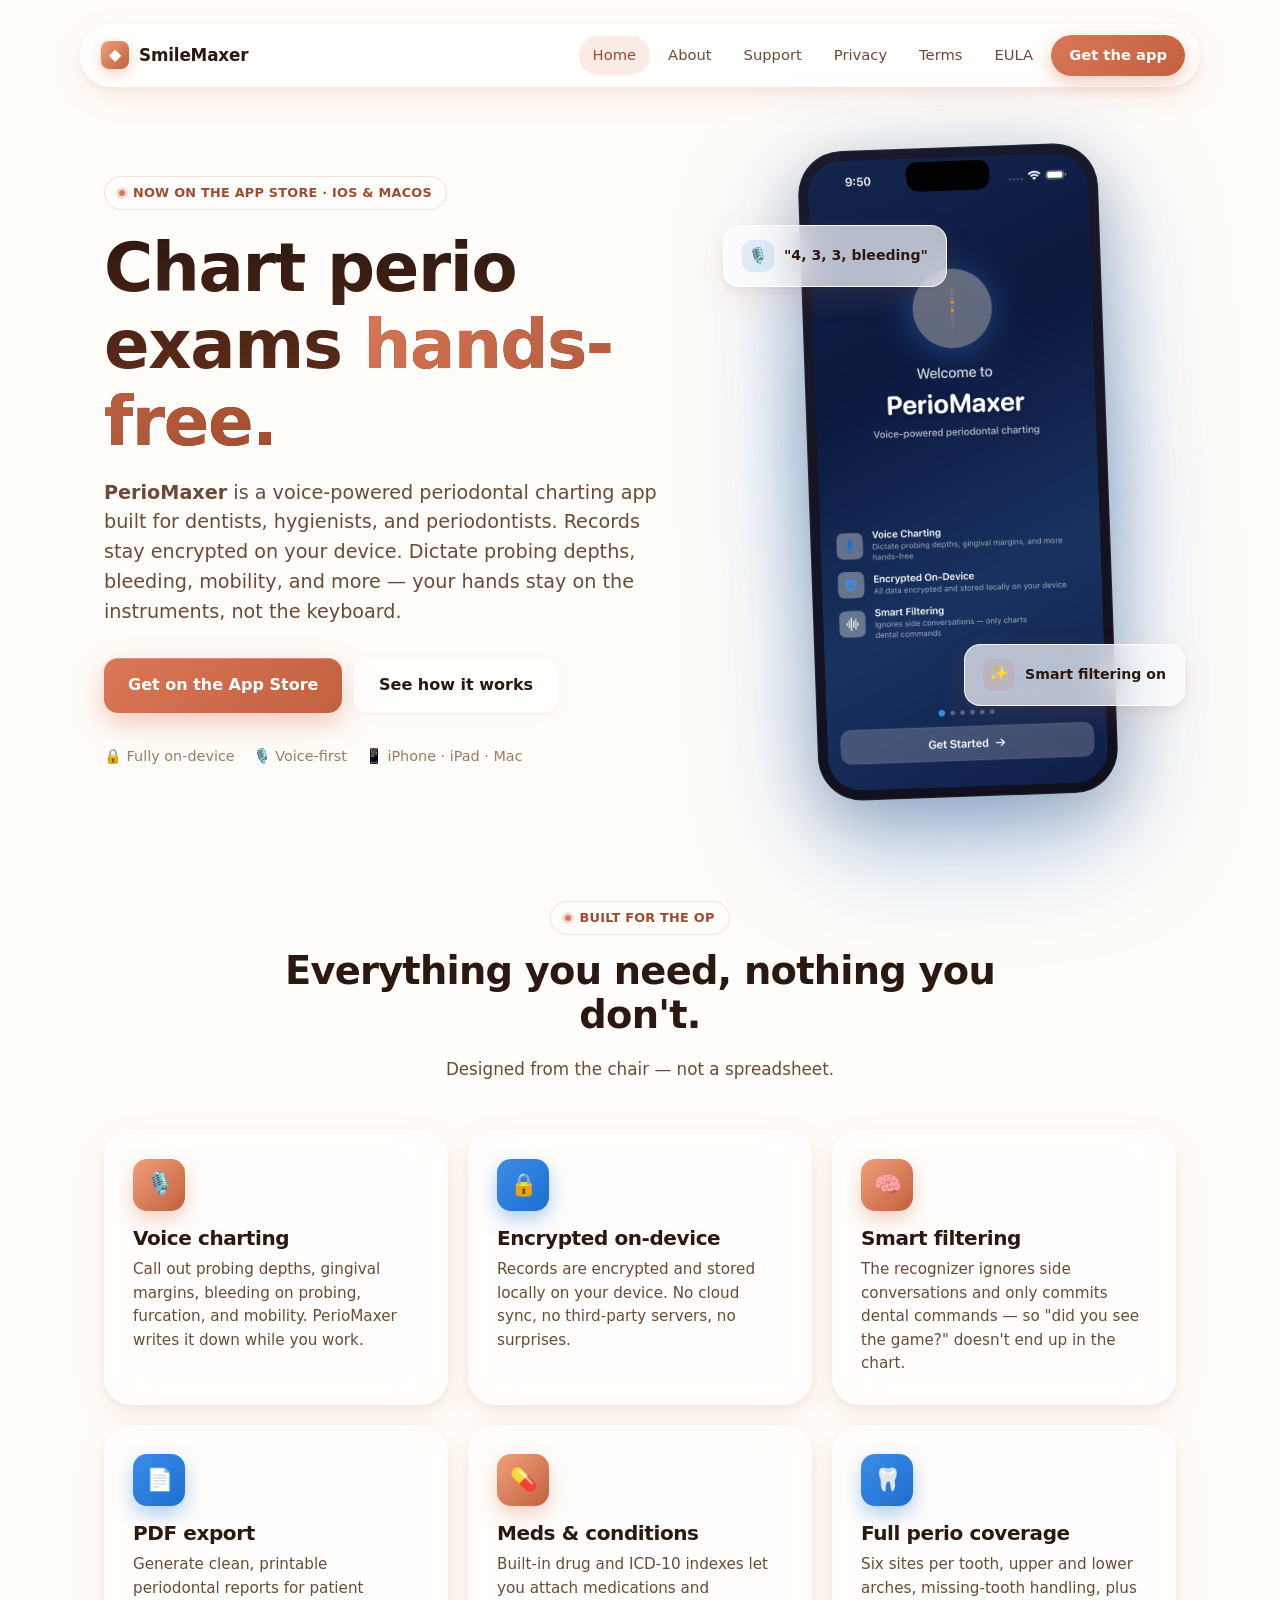
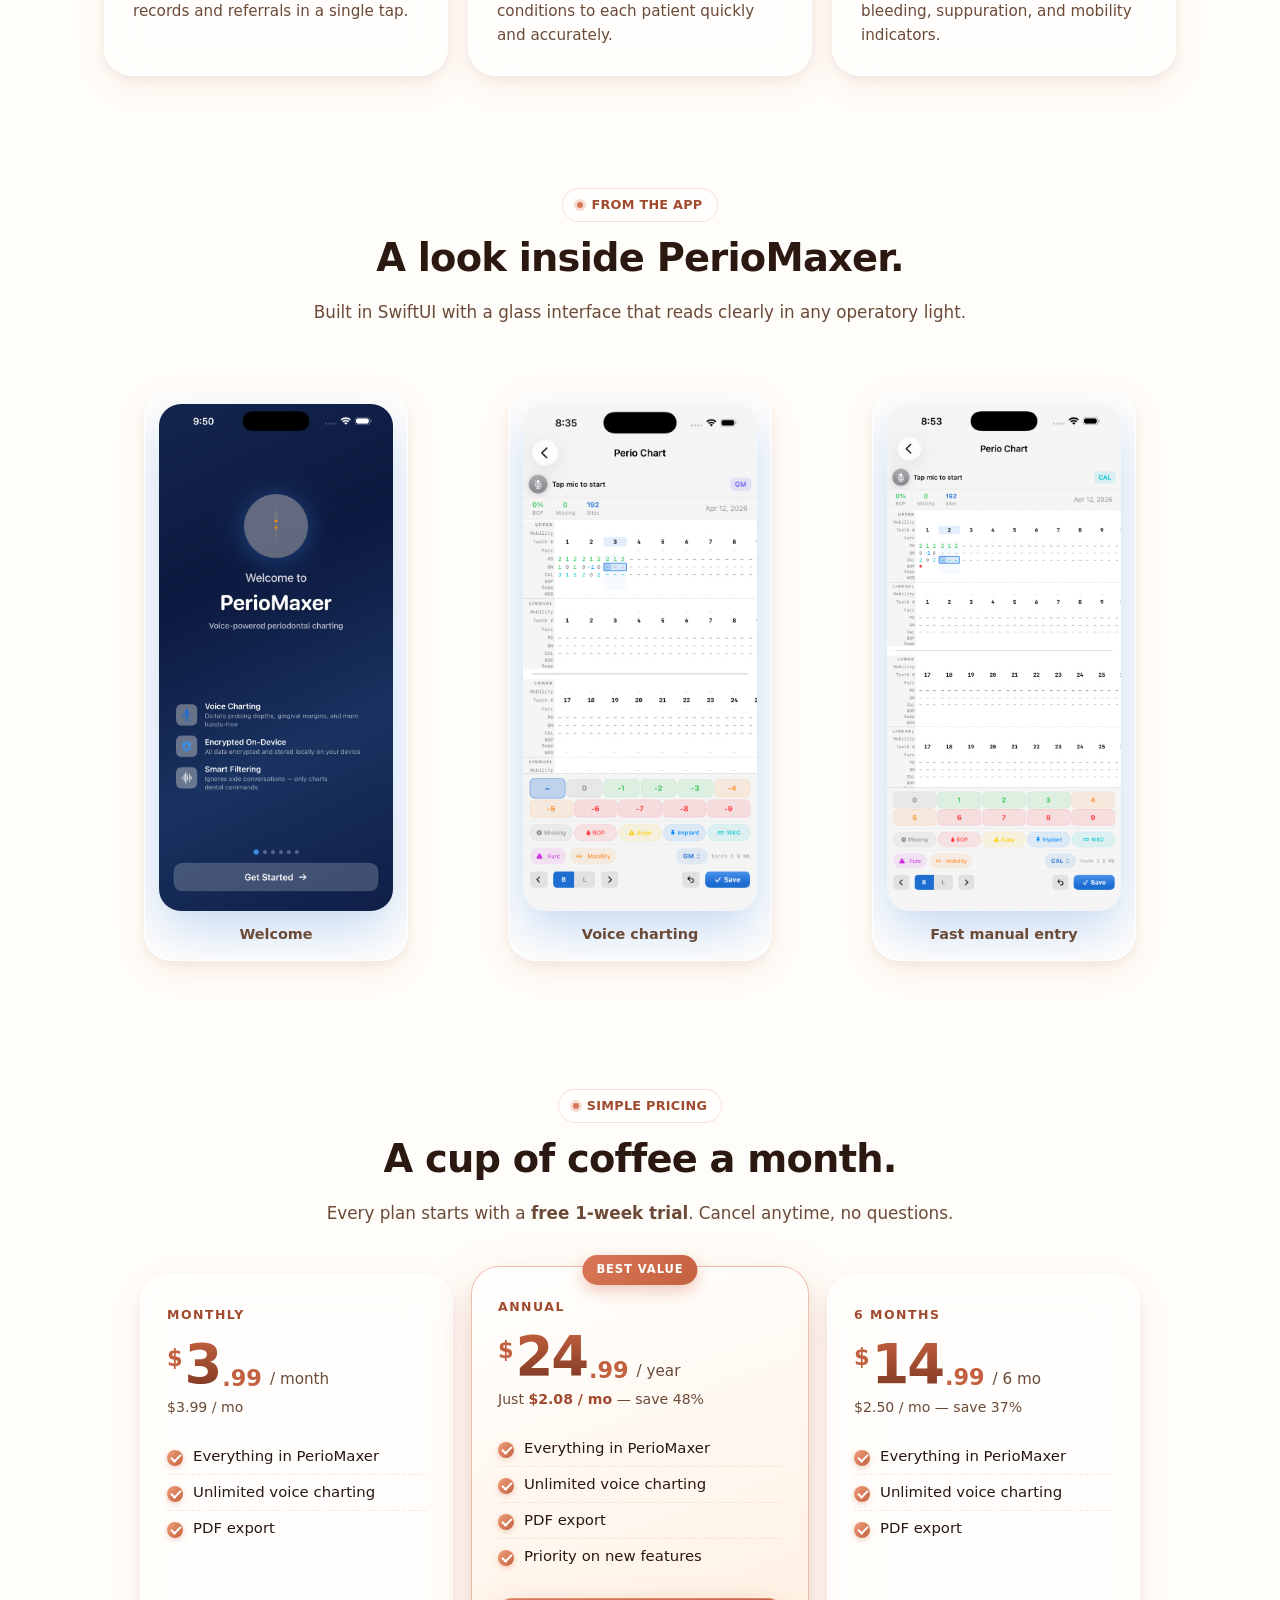
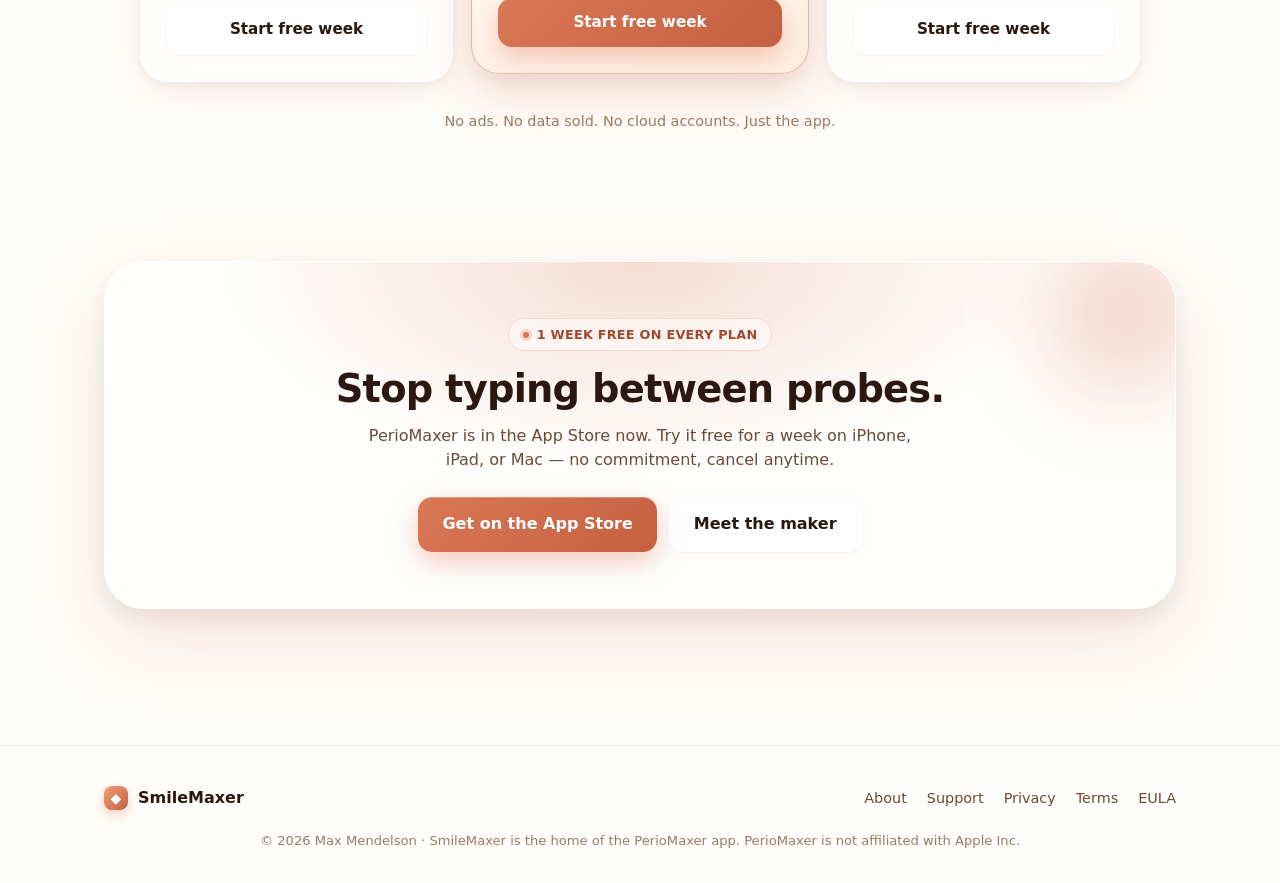
==== index.html @ 7bb11ae4 "Point all "Get the app" CTAs to the App Store listing Co-Authored-By: Claude Opus 4.7 (1M context) <" ====
<!doctype html>
<html lang="en">
<head>
<meta charset="utf-8" />
<meta name="viewport" content="width=device-width, initial-scale=1" />
<title>SmileMaxer — Voice-powered periodontal charting</title>
<meta name="description" content="SmileMaxer is home to PerioMaxer, a voice-powered, on-device periodontal charting app for dental professionals on iOS and macOS." />
<meta name="theme-color" content="#D97757" />
<link rel="icon" href="assets/img/app-icon.png" />
<link rel="apple-touch-icon" href="assets/img/app-icon.png" />
<meta property="og:title" content="SmileMaxer — Voice-powered periodontal charting" />
<meta property="og:description" content="PerioMaxer lets dental pros chart perio exams hands-free. On-device, encrypted, built for iPhone, iPad & Mac." />
<meta property="og:image" content="assets/img/app-icon-1024.png" />
<meta property="og:type" content="website" />
<meta property="og:url" content="https://smilemaxer.com/" />
<meta name="twitter:card" content="summary_large_image" />
<link rel="stylesheet" href="assets/styles.css" />
</head>
<body>

<header class="nav" role="banner">
  <div class="nav-inner">
    <a href="index.html" class="brand">
      <span class="brand-mark">◆</span>
      <span>SmileMaxer</span>
    </a>
    <nav class="nav-links" aria-label="Primary">
      <a href="index.html">Home</a>
      <a href="about.html">About</a>
      <a href="support.html">Support</a>
      <a href="privacy.html">Privacy</a>
      <a href="terms.html">Terms</a>
      <a href="eula.html">EULA</a>
      <a href="https://apps.apple.com/app/apple-store/id6762096578?pt=120200831&amp;ct=smilemaxer&amp;mt=8" class="nav-cta" target="_blank" rel="noopener">Get the app</a>
    </nav>
    <button class="nav-toggle" aria-label="Menu" aria-expanded="false">
      <svg width="22" height="22" viewBox="0 0 24 24" fill="none" stroke="currentColor" stroke-width="2" stroke-linecap="round"><line x1="4" y1="7" x2="20" y2="7"/><line x1="4" y1="12" x2="20" y2="12"/><line x1="4" y1="17" x2="20" y2="17"/></svg>
    </button>
  </div>
  <nav class="nav-drawer" aria-label="Mobile">
    <a href="index.html">Home</a>
    <a href="about.html">About</a>
    <a href="support.html">Support</a>
    <a href="privacy.html">Privacy</a>
    <a href="terms.html">Terms</a>
    <a href="eula.html">EULA</a>
  </nav>
</header>

<main>

<section class="hero">
  <div class="container">
    <div class="hero-grid">

      <div class="hero-copy">
        <span class="chip"><span class="chip-dot"></span> Now on the App Store · iOS & macOS</span>
        <h1 class="hero-title">Chart perio exams <span class="accent">hands-free.</span></h1>
        <p class="hero-sub">
          <strong>PerioMaxer</strong> is a voice-powered periodontal charting app built for dentists, hygienists, and periodontists. Records stay encrypted on your device. Dictate probing depths, bleeding, mobility, and more — your hands stay on the instruments, not the keyboard.
        </p>
        <div class="hero-ctas" id="download">
          <a href="https://apps.apple.com/app/apple-store/id6762096578?pt=120200831&amp;ct=smilemaxer&amp;mt=8" class="btn btn-primary" target="_blank" rel="noopener">Get on the App Store</a>
          <a href="#features" class="btn btn-glass">See how it works</a>
        </div>
        <div class="hero-meta">
          <div class="hero-meta-item">🔒 Fully on-device</div>
          <div class="hero-meta-item">🎙️ Voice-first</div>
          <div class="hero-meta-item">📱 iPhone · iPad · Mac</div>
        </div>
      </div>

      <div class="hero-visual" aria-hidden="true">
        <div class="hero-float-card fc-1">
          <div class="fc-icon">🎙️</div>
          <div>"4, 3, 3, bleeding"</div>
        </div>
        <div class="hero-float-card fc-2">
          <div class="fc-icon orange">✨</div>
          <div>Smart filtering on</div>
        </div>
        <div class="phone">
          <div class="phone-notch"></div>
          <div class="phone-screen">
            <img src="assets/img/screen-3.png" alt="PerioMaxer welcome screen" loading="lazy" />
          </div>
        </div>
      </div>

    </div>
  </div>
</section>

<section id="features">
  <div class="container">
    <div class="section-head">
      <span class="chip"><span class="chip-dot"></span> Built for the op</span>
      <h2>Everything you need, nothing you don't.</h2>
      <p>Designed from the chair — not a spreadsheet.</p>
    </div>
    <div class="features">

      <article class="feature">
        <div class="feature-icon">🎙️</div>
        <h3>Voice charting</h3>
        <p>Call out probing depths, gingival margins, bleeding on probing, furcation, and mobility. PerioMaxer writes it down while you work.</p>
      </article>

      <article class="feature">
        <div class="feature-icon blue">🔒</div>
        <h3>Encrypted on-device</h3>
        <p>Records are encrypted and stored locally on your device. No cloud sync, no third-party servers, no surprises.</p>
      </article>

      <article class="feature">
        <div class="feature-icon">🧠</div>
        <h3>Smart filtering</h3>
        <p>The recognizer ignores side conversations and only commits dental commands — so "did you see the game?" doesn't end up in the chart.</p>
      </article>

      <article class="feature">
        <div class="feature-icon blue">📄</div>
        <h3>PDF export</h3>
        <p>Generate clean, printable periodontal reports for patient records and referrals in a single tap.</p>
      </article>

      <article class="feature">
        <div class="feature-icon">💊</div>
        <h3>Meds & conditions</h3>
        <p>Built-in drug and ICD-10 indexes let you attach medications and conditions to each patient quickly and accurately.</p>
      </article>

      <article class="feature">
        <div class="feature-icon blue">🦷</div>
        <h3>Full perio coverage</h3>
        <p>Six sites per tooth, upper and lower arches, missing-tooth handling, plus bleeding, suppuration, and mobility indicators.</p>
      </article>

    </div>
  </div>
</section>

<section>
  <div class="container">
    <div class="section-head">
      <span class="chip"><span class="chip-dot"></span> From the app</span>
      <h2>A look inside PerioMaxer.</h2>
      <p>Built in SwiftUI with a glass interface that reads clearly in any operatory light.</p>
    </div>
    <div class="shots">
      <figure class="shot">
        <img src="assets/img/screen-3.png" alt="PerioMaxer welcome screen" loading="lazy" />
        <figcaption class="shot-caption">Welcome</figcaption>
      </figure>
      <figure class="shot">
        <img src="assets/img/screen-2.png" alt="PerioMaxer charting view" loading="lazy" />
        <figcaption class="shot-caption">Voice charting</figcaption>
      </figure>
      <figure class="shot">
        <img src="assets/img/screen-4.png" alt="PerioMaxer charting detail" loading="lazy" />
        <figcaption class="shot-caption">Fast manual entry</figcaption>
      </figure>
    </div>
  </div>
</section>

<section id="pricing">
  <div class="container">
    <div class="section-head">
      <span class="chip"><span class="chip-dot"></span> Simple pricing</span>
      <h2>A cup of coffee a month.</h2>
      <p>Every plan starts with a <strong>free 1-week trial</strong>. Cancel anytime, no questions.</p>
    </div>

    <div class="pricing">

      <article class="plan">
        <div class="plan-label">Monthly</div>
        <div class="plan-price">
          <span class="plan-currency">$</span><span class="plan-amount">3</span><span class="plan-cents">.99</span>
          <span class="plan-period">/ month</span>
        </div>
        <div class="plan-effective">$3.99 / mo</div>
        <ul class="plan-perks">
          <li>Everything in PerioMaxer</li>
          <li>Unlimited voice charting</li>
          <li>PDF export</li>
        </ul>
        <a href="https://apps.apple.com/app/apple-store/id6762096578?pt=120200831&amp;ct=smilemaxer&amp;mt=8" class="btn btn-glass plan-cta" target="_blank" rel="noopener">Start free week</a>
      </article>

      <article class="plan plan-featured">
        <div class="plan-badge">Best value</div>
        <div class="plan-label">Annual</div>
        <div class="plan-price">
          <span class="plan-currency">$</span><span class="plan-amount">24</span><span class="plan-cents">.99</span>
          <span class="plan-period">/ year</span>
        </div>
        <div class="plan-effective">Just <strong>$2.08 / mo</strong> — save 48%</div>
        <ul class="plan-perks">
          <li>Everything in PerioMaxer</li>
          <li>Unlimited voice charting</li>
          <li>PDF export</li>
          <li>Priority on new features</li>
        </ul>
        <a href="https://apps.apple.com/app/apple-store/id6762096578?pt=120200831&amp;ct=smilemaxer&amp;mt=8" class="btn btn-primary plan-cta" target="_blank" rel="noopener">Start free week</a>
      </article>

      <article class="plan">
        <div class="plan-label">6 months</div>
        <div class="plan-price">
          <span class="plan-currency">$</span><span class="plan-amount">14</span><span class="plan-cents">.99</span>
          <span class="plan-period">/ 6 mo</span>
        </div>
        <div class="plan-effective">$2.50 / mo — save 37%</div>
        <ul class="plan-perks">
          <li>Everything in PerioMaxer</li>
          <li>Unlimited voice charting</li>
          <li>PDF export</li>
        </ul>
        <a href="https://apps.apple.com/app/apple-store/id6762096578?pt=120200831&amp;ct=smilemaxer&amp;mt=8" class="btn btn-glass plan-cta" target="_blank" rel="noopener">Start free week</a>
      </article>

    </div>

    <p class="pricing-note">No ads. No data sold. No cloud accounts. Just the app.</p>
  </div>
</section>

<section>
  <div class="container">
    <div class="cta-block">
      <span class="chip" style="margin-bottom: 16px;"><span class="chip-dot"></span> 1 week free on every plan</span>
      <h2>Stop typing between probes.</h2>
      <p>PerioMaxer is in the App Store now. Try it free for a week on iPhone, iPad, or Mac — no commitment, cancel anytime.</p>
      <div class="hero-ctas">
        <a href="https://apps.apple.com/app/apple-store/id6762096578?pt=120200831&amp;ct=smilemaxer&amp;mt=8" class="btn btn-primary" target="_blank" rel="noopener">Get on the App Store</a>
        <a href="about.html" class="btn btn-glass">Meet the maker</a>
      </div>
    </div>
  </div>
</section>

</main>

<footer class="footer">
  <div class="container">
    <div class="footer-inner">
      <div class="footer-brand">
        <span class="brand-mark" style="width:24px;height:24px;font-size:14px;">◆</span>
        SmileMaxer
      </div>
      <nav class="footer-links" aria-label="Legal">
        <a href="about.html">About</a>
        <a href="support.html">Support</a>
        <a href="privacy.html">Privacy</a>
        <a href="terms.html">Terms</a>
        <a href="eula.html">EULA</a>
      </nav>
    </div>
    <div class="footer-meta">
      © <span id="year"></span> Max Mendelson · SmileMaxer is the home of the PerioMaxer app. PerioMaxer is not affiliated with Apple Inc.
    </div>
  </div>
</footer>

<script>document.getElementById("year").textContent = new Date().getFullYear();</script>
<script src="assets/main.js" defer></script>
</body>
</html>
---- assets/styles.css ----
/* SmileMaxer.com — glass design, Claude-orange hue */

:root {
  /* Claude-inspired orange palette */
  --orange-50:  #FFF8F3;
  --orange-100: #FFEEDF;
  --orange-200: #FFDCC0;
  --orange-300: #FFC29A;
  --orange-400: #F0A07A;
  --orange-500: #D97757;  /* primary — Claude clay */
  --orange-600: #C2603F;
  --orange-700: #A04A2E;
  --orange-800: #7A3620;

  /* Cool accents so the blue app pops */
  --app-blue:   #1E6ED2;
  --app-blue-2: #3C8CE6;

  /* Neutrals (warm) */
  --cream:      #FFFDF9;
  --white:      #FFFFFF;
  --ink:        #2B1810;
  --ink-soft:   #6B4A38;
  --ink-faint:  #9C7A64;

  /* Glass surfaces */
  --glass-bg:       rgba(255, 255, 255, 0.55);
  --glass-bg-hi:    rgba(255, 255, 255, 0.70);
  --glass-border:   rgba(255, 255, 255, 0.85);
  --glass-border-2: rgba(217, 119, 87, 0.22);

  /* Shadows */
  --shadow-sm: 0 2px 8px rgba(217, 119, 87, 0.08), 0 1px 2px rgba(43, 24, 16, 0.04);
  --shadow-md: 0 10px 30px rgba(217, 119, 87, 0.12), 0 4px 12px rgba(43, 24, 16, 0.05);
  --shadow-lg: 0 30px 80px rgba(217, 119, 87, 0.18), 0 10px 24px rgba(43, 24, 16, 0.08);

  /* Radius + type */
  --r-sm: 10px;
  --r-md: 18px;
  --r-lg: 28px;
  --r-xl: 40px;
  --font-display: "SF Pro Display", "Inter", -apple-system, BlinkMacSystemFont, "Segoe UI", system-ui, sans-serif;
  --font-body:    "SF Pro Text", "Inter", -apple-system, BlinkMacSystemFont, "Segoe UI", system-ui, sans-serif;

  --container: 1120px;
}

/* ---------- Base ---------- */

* { box-sizing: border-box; }

html, body {
  margin: 0;
  padding: 0;
  background: var(--cream);
  color: var(--ink);
  font-family: var(--font-body);
  font-size: 16px;
  line-height: 1.55;
  -webkit-font-smoothing: antialiased;
  -moz-osx-font-smoothing: grayscale;
  scroll-behavior: smooth;
}

body {
  position: relative;
  min-height: 100vh;
  overflow-x: hidden;
}

/* Ambient warm orange gradient + animated soft blobs */
body::before {
  content: "";
  position: fixed;
  inset: 0;
  z-index: -2;
  background:
    radial-gradient(1100px 760px at 15% 45%,  rgba(255, 220, 192, 0.55) 0%, transparent 65%),
    radial-gradient(900px 720px at 105% 65%,  rgba(240, 160, 122, 0.32) 0%, transparent 60%),
    radial-gradient(800px 600px at 50% 115%,  var(--orange-100) 0%, transparent 55%),
    linear-gradient(180deg, var(--cream) 0%, var(--orange-50) 50%, var(--cream) 100%);
}

body::after {
  content: "";
  position: fixed;
  inset: 0;
  z-index: -1;
  background-image:
    radial-gradient(2px 2px at 22% 30%, rgba(217, 119, 87, 0.18) 0, transparent 50%),
    radial-gradient(2px 2px at 78% 70%, rgba(217, 119, 87, 0.14) 0, transparent 50%),
    radial-gradient(1px 1px at 45% 85%, rgba(217, 119, 87, 0.22) 0, transparent 50%);
  background-size: 400px 400px;
  opacity: 0.6;
  pointer-events: none;
}

h1, h2, h3, h4, h5 {
  font-family: var(--font-display);
  font-weight: 700;
  letter-spacing: -0.02em;
  color: var(--ink);
  line-height: 1.15;
  margin: 0 0 0.5em;
}

h1 { font-size: clamp(2.2rem, 5vw, 3.8rem); }
h2 { font-size: clamp(1.6rem, 3.2vw, 2.4rem); }
h3 { font-size: 1.25rem; }

p  { margin: 0 0 1rem; color: var(--ink-soft); }
a  { color: var(--orange-600); text-decoration: none; transition: color .18s ease; }
a:hover { color: var(--orange-700); }

img { max-width: 100%; display: block; }

::selection { background: var(--orange-300); color: var(--ink); }

.container {
  width: 100%;
  max-width: var(--container);
  margin: 0 auto;
  padding: 0 24px;
}

/* ---------- Nav ---------- */

.nav {
  position: sticky;
  top: 12px;
  z-index: 50;
  padding: 12px 24px 0;
  margin-top: 0;
}

.nav-inner {
  max-width: var(--container);
  margin: 0 auto;
  display: flex;
  align-items: center;
  justify-content: space-between;
  padding: 10px 14px 10px 20px;
  background: var(--glass-bg-hi);
  backdrop-filter: blur(24px) saturate(1.4);
  -webkit-backdrop-filter: blur(24px) saturate(1.4);
  border: 1px solid var(--glass-border);
  border-radius: 999px;
  box-shadow: var(--shadow-md);
}

.brand {
  display: flex;
  align-items: center;
  gap: 10px;
  font-family: var(--font-display);
  font-weight: 700;
  font-size: 1.05rem;
  color: var(--ink);
  letter-spacing: -0.01em;
}

.brand-mark {
  width: 28px;
  height: 28px;
  border-radius: 8px;
  background: linear-gradient(135deg, var(--orange-400) 0%, var(--orange-600) 100%);
  display: grid;
  place-items: center;
  box-shadow: 0 4px 12px rgba(217, 119, 87, 0.35);
  color: white;
  font-size: 16px;
  line-height: 1;
}

.nav-links {
  display: flex;
  align-items: center;
  gap: 4px;
}

.nav-links a {
  padding: 8px 14px;
  border-radius: 999px;
  font-size: 0.92rem;
  font-weight: 500;
  color: var(--ink-soft);
  transition: background .18s ease, color .18s ease;
}

.nav-links a:hover {
  background: rgba(217, 119, 87, 0.1);
  color: var(--ink);
}

.nav-links a.active {
  background: rgba(217, 119, 87, 0.15);
  color: var(--orange-700);
}

.nav-cta {
  background: linear-gradient(135deg, var(--orange-500) 0%, var(--orange-600) 100%) !important;
  color: white !important;
  padding: 9px 18px !important;
  font-weight: 600 !important;
  box-shadow: 0 6px 18px rgba(217, 119, 87, 0.4);
}

.nav-cta:hover { filter: brightness(1.05); }

.nav-toggle {
  display: none;
  background: none;
  border: 0;
  cursor: pointer;
  padding: 8px;
  border-radius: 8px;
  color: var(--ink);
}

.nav-drawer {
  display: none;
  flex-direction: column;
  gap: 4px;
  max-width: var(--container);
  margin: 10px auto 0;
  padding: 14px;
  background: var(--glass-bg-hi);
  backdrop-filter: blur(24px) saturate(1.4);
  -webkit-backdrop-filter: blur(24px) saturate(1.4);
  border: 1px solid var(--glass-border);
  border-radius: var(--r-md);
  box-shadow: var(--shadow-md);
}

.nav-drawer a {
  padding: 12px 16px;
  border-radius: 12px;
  font-weight: 500;
  color: var(--ink);
}

.nav-drawer a:hover { background: rgba(217, 119, 87, 0.1); }

@media (max-width: 760px) {
  .nav-links { display: none; }
  .nav-toggle { display: grid; place-items: center; }
  .nav-inner.open + .nav-drawer { display: flex; }
}

/* ---------- Glass primitives ---------- */

.glass {
  background: var(--glass-bg);
  backdrop-filter: blur(22px) saturate(1.3);
  -webkit-backdrop-filter: blur(22px) saturate(1.3);
  border: 1px solid var(--glass-border);
  border-radius: var(--r-lg);
  box-shadow: var(--shadow-md);
}

.glass-strong {
  background: var(--glass-bg-hi);
  backdrop-filter: blur(28px) saturate(1.5);
  -webkit-backdrop-filter: blur(28px) saturate(1.5);
  border: 1px solid var(--glass-border);
  border-radius: var(--r-lg);
  box-shadow: var(--shadow-lg);
}

.chip {
  display: inline-flex;
  align-items: center;
  gap: 8px;
  padding: 6px 14px;
  background: var(--glass-bg);
  backdrop-filter: blur(14px);
  -webkit-backdrop-filter: blur(14px);
  border: 1px solid var(--glass-border-2);
  border-radius: 999px;
  font-size: 0.8rem;
  font-weight: 600;
  color: var(--orange-700);
  letter-spacing: 0.02em;
  text-transform: uppercase;
}

.chip-dot {
  width: 6px;
  height: 6px;
  border-radius: 999px;
  background: var(--orange-500);
  box-shadow: 0 0 0 3px rgba(217, 119, 87, 0.25);
}

/* ---------- Buttons ---------- */

.btn {
  display: inline-flex;
  align-items: center;
  justify-content: center;
  gap: 8px;
  padding: 14px 24px;
  font-family: var(--font-display);
  font-size: 1rem;
  font-weight: 600;
  border-radius: 14px;
  border: 0;
  cursor: pointer;
  text-decoration: none;
  transition: transform .18s ease, box-shadow .18s ease, filter .18s ease;
}

.btn-primary {
  background: linear-gradient(135deg, var(--orange-500) 0%, var(--orange-600) 100%);
  color: white;
  box-shadow: 0 10px 28px rgba(217, 119, 87, 0.4), inset 0 1px 0 rgba(255,255,255,0.25);
}

.btn-primary:hover {
  transform: translateY(-1px);
  filter: brightness(1.05);
  box-shadow: 0 14px 32px rgba(217, 119, 87, 0.5), inset 0 1px 0 rgba(255,255,255,0.25);
  color: white;
}

.btn-glass {
  background: var(--glass-bg-hi);
  backdrop-filter: blur(20px);
  -webkit-backdrop-filter: blur(20px);
  border: 1px solid var(--glass-border);
  color: var(--ink);
  box-shadow: var(--shadow-sm);
}

.btn-glass:hover {
  transform: translateY(-1px);
  box-shadow: var(--shadow-md);
  color: var(--ink);
}

/* ---------- Hero ---------- */

.hero {
  position: relative;
  padding: 72px 0 48px;
}

.hero-grid {
  display: grid;
  grid-template-columns: 1.15fr 0.85fr;
  gap: 48px;
  align-items: center;
}

@media (max-width: 900px) {
  .hero-grid { grid-template-columns: 1fr; gap: 40px; }
}

.hero-copy .chip { margin-bottom: 20px; }

.hero-title {
  font-size: clamp(2.4rem, 6vw, 4.2rem);
  background: linear-gradient(180deg, var(--ink) 0%, var(--orange-800) 100%);
  -webkit-background-clip: text;
  background-clip: text;
  -webkit-text-fill-color: transparent;
  color: transparent;
  margin-bottom: 16px;
}

.hero-title .accent {
  background: linear-gradient(135deg, var(--orange-500) 0%, var(--orange-700) 100%);
  -webkit-background-clip: text;
  background-clip: text;
  -webkit-text-fill-color: transparent;
}

.hero-sub {
  font-size: clamp(1.05rem, 1.6vw, 1.2rem);
  color: var(--ink-soft);
  max-width: 560px;
  margin: 0 0 32px;
}

.hero-ctas {
  display: flex;
  gap: 12px;
  flex-wrap: wrap;
}

.hero-meta {
  margin-top: 32px;
  display: flex;
  align-items: center;
  gap: 18px;
  flex-wrap: wrap;
  font-size: 0.9rem;
  color: var(--ink-faint);
}

.hero-meta-item {
  display: flex;
  align-items: center;
  gap: 6px;
}

/* App showcase on hero (blue phone pops against orange) */
.hero-visual {
  position: relative;
  display: grid;
  place-items: center;
  min-height: 520px;
}

.hero-visual::before {
  content: "";
  position: absolute;
  inset: 8%;
  border-radius: 50%;
  background: radial-gradient(circle at 50% 50%, rgba(60, 140, 230, 0.35) 0%, transparent 60%);
  filter: blur(40px);
  z-index: 0;
}

.phone {
  position: relative;
  width: 300px;
  max-width: 80%;
  aspect-ratio: 9 / 19.5;
  border-radius: 44px;
  padding: 10px;
  background: linear-gradient(160deg, #1a1a2e 0%, #0f0f1e 100%);
  box-shadow:
    0 40px 120px rgba(30, 110, 210, 0.4),
    0 20px 60px rgba(43, 24, 16, 0.25),
    inset 0 0 0 1px rgba(255,255,255,0.08);
  z-index: 1;
  transform: rotate(-2deg);
}

.phone-screen {
  width: 100%;
  height: 100%;
  border-radius: 34px;
  overflow: hidden;
  background: #000;
  position: relative;
  display: grid;
  place-items: center;
}

.phone-screen img {
  width: 100%;
  height: 100%;
  object-fit: cover;
}

.phone-notch {
  position: absolute;
  top: 14px;
  left: 50%;
  transform: translateX(-50%);
  width: 84px;
  height: 22px;
  background: #000;
  border-radius: 999px;
  z-index: 2;
}

.hero-float-card {
  position: absolute;
  padding: 14px 18px;
  background: var(--glass-bg-hi);
  backdrop-filter: blur(20px) saturate(1.4);
  -webkit-backdrop-filter: blur(20px) saturate(1.4);
  border: 1px solid var(--glass-border);
  border-radius: 16px;
  box-shadow: var(--shadow-md);
  display: flex;
  align-items: center;
  gap: 10px;
  font-size: 0.88rem;
  font-weight: 600;
  color: var(--ink);
  z-index: 2;
  animation: floaty 6s ease-in-out infinite;
}

.hero-float-card.fc-1 { top: 12%; left: -4%; }
.hero-float-card.fc-2 { bottom: 14%; right: -2%; animation-delay: -3s; }

@keyframes floaty {
  0%, 100% { transform: translateY(0); }
  50%      { transform: translateY(-8px); }
}

.fc-icon {
  width: 32px;
  height: 32px;
  border-radius: 10px;
  display: grid;
  place-items: center;
  background: rgba(30, 110, 210, 0.12);
  color: var(--app-blue);
  font-size: 16px;
}

.fc-icon.orange {
  background: rgba(217, 119, 87, 0.15);
  color: var(--orange-600);
}

/* ---------- Sections ---------- */

section { padding: 56px 0; }

.section-head {
  text-align: center;
  max-width: 720px;
  margin: 0 auto 48px;
}

.section-head .chip { margin-bottom: 14px; }

.section-head p {
  font-size: 1.05rem;
  color: var(--ink-soft);
}

/* ---------- Feature grid ---------- */

.features {
  display: grid;
  grid-template-columns: repeat(3, 1fr);
  gap: 20px;
}

@media (max-width: 860px) { .features { grid-template-columns: 1fr; } }

.feature {
  padding: 28px;
  background: var(--glass-bg);
  backdrop-filter: blur(22px) saturate(1.3);
  -webkit-backdrop-filter: blur(22px) saturate(1.3);
  border: 1px solid var(--glass-border);
  border-radius: var(--r-lg);
  box-shadow: var(--shadow-md);
  transition: transform .22s ease, box-shadow .22s ease;
}

.feature:hover {
  transform: translateY(-3px);
  box-shadow: var(--shadow-lg);
}

.feature-icon {
  width: 52px;
  height: 52px;
  border-radius: 14px;
  display: grid;
  place-items: center;
  margin-bottom: 16px;
  background: linear-gradient(135deg, var(--orange-400) 0%, var(--orange-600) 100%);
  color: white;
  font-size: 22px;
  box-shadow: 0 8px 20px rgba(217, 119, 87, 0.35);
}

.feature-icon.blue {
  background: linear-gradient(135deg, var(--app-blue-2) 0%, var(--app-blue) 100%);
  box-shadow: 0 8px 20px rgba(30, 110, 210, 0.35);
}

.feature h3 { margin-bottom: 8px; }
.feature p  { margin: 0; font-size: 0.95rem; }

/* ---------- Screenshot strip ---------- */

.shots {
  display: grid;
  grid-template-columns: repeat(3, 1fr);
  gap: 20px;
}

@media (max-width: 860px) { .shots { grid-template-columns: 1fr 1fr; } }
@media (max-width: 560px) { .shots { grid-template-columns: 1fr; } }

.shot {
  position: relative;
  padding: 14px;
  background: var(--glass-bg);
  backdrop-filter: blur(22px);
  -webkit-backdrop-filter: blur(22px);
  border: 1px solid var(--glass-border);
  border-radius: var(--r-lg);
  box-shadow: var(--shadow-md);
  overflow: hidden;
}

.shot img {
  width: 100%;
  aspect-ratio: 9 / 19.5;
  object-fit: cover;
  border-radius: 22px;
  background: #000;
  box-shadow: 0 20px 50px rgba(30, 110, 210, 0.25);
}

.shot-caption {
  margin-top: 12px;
  text-align: center;
  font-size: 0.9rem;
  font-weight: 600;
  color: var(--ink-soft);
}

/* ---------- Pricing ---------- */

.pricing {
  display: grid;
  grid-template-columns: 1fr 1.08fr 1fr;
  gap: 18px;
  align-items: stretch;
  max-width: 1000px;
  margin: 0 auto;
}

@media (max-width: 900px) {
  .pricing { grid-template-columns: 1fr; max-width: 420px; }
}

.plan {
  position: relative;
  display: flex;
  flex-direction: column;
  padding: 30px 26px 26px;
  background: var(--glass-bg);
  backdrop-filter: blur(22px) saturate(1.3);
  -webkit-backdrop-filter: blur(22px) saturate(1.3);
  border: 1px solid var(--glass-border);
  border-radius: var(--r-lg);
  box-shadow: var(--shadow-md);
  transition: transform .22s ease, box-shadow .22s ease;
}

.plan:hover {
  transform: translateY(-3px);
  box-shadow: var(--shadow-lg);
}

.plan-featured {
  background: linear-gradient(160deg,
    rgba(255, 255, 255, 0.85) 0%,
    rgba(255, 237, 221, 0.85) 100%);
  border: 1.5px solid rgba(217, 119, 87, 0.45);
  box-shadow:
    0 20px 50px rgba(217, 119, 87, 0.25),
    0 8px 20px rgba(43, 24, 16, 0.06),
    inset 0 1px 0 rgba(255, 255, 255, 0.8);
  transform: translateY(-8px);
}

.plan-featured:hover {
  transform: translateY(-12px);
}

@media (max-width: 900px) {
  .plan-featured { transform: none; }
  .plan-featured:hover { transform: translateY(-3px); }
}

.plan-badge {
  position: absolute;
  top: -12px;
  left: 50%;
  transform: translateX(-50%);
  padding: 6px 14px;
  background: linear-gradient(135deg, var(--orange-500) 0%, var(--orange-600) 100%);
  color: white;
  font-size: 0.72rem;
  font-weight: 700;
  letter-spacing: 0.08em;
  text-transform: uppercase;
  border-radius: 999px;
  box-shadow: 0 6px 16px rgba(217, 119, 87, 0.4);
}

.plan-label {
  font-family: var(--font-display);
  font-weight: 700;
  font-size: 0.78rem;
  letter-spacing: 0.12em;
  text-transform: uppercase;
  color: var(--orange-700);
  margin-bottom: 14px;
}

.plan-price {
  display: flex;
  align-items: flex-end;
  gap: 2px;
  font-family: var(--font-display);
  line-height: 1;
  color: var(--ink);
  margin-bottom: 4px;
}

.plan-currency {
  font-size: 1.4rem;
  font-weight: 600;
  align-self: flex-start;
  margin-top: 8px;
  color: var(--orange-600);
}

.plan-amount {
  font-size: 3.4rem;
  font-weight: 800;
  letter-spacing: -0.04em;
  background: linear-gradient(180deg, var(--orange-600) 0%, var(--orange-800) 100%);
  -webkit-background-clip: text;
  background-clip: text;
  -webkit-text-fill-color: transparent;
}

.plan-cents {
  font-size: 1.4rem;
  font-weight: 600;
  color: var(--orange-600);
  margin-bottom: 4px;
}

.plan-period {
  font-size: 0.95rem;
  font-weight: 500;
  color: var(--ink-soft);
  margin-left: 6px;
  margin-bottom: 6px;
}

.plan-effective {
  font-size: 0.88rem;
  color: var(--ink-soft);
  margin-bottom: 20px;
}

.plan-effective strong {
  color: var(--orange-700);
}

.plan-perks {
  list-style: none;
  padding: 0;
  margin: 0 0 24px;
  flex: 1;
}

.plan-perks li {
  position: relative;
  padding: 6px 0 6px 26px;
  font-size: 0.93rem;
  color: var(--ink);
  border-bottom: 1px dashed rgba(217, 119, 87, 0.18);
}

.plan-perks li:last-child { border-bottom: 0; }

.plan-perks li::before {
  content: "";
  position: absolute;
  left: 0;
  top: 11px;
  width: 16px;
  height: 16px;
  border-radius: 50%;
  background: linear-gradient(135deg, var(--orange-400), var(--orange-600));
  box-shadow: 0 2px 6px rgba(217, 119, 87, 0.35);
}

.plan-perks li::after {
  content: "";
  position: absolute;
  left: 4px;
  top: 15px;
  width: 8px;
  height: 4px;
  border-left: 2px solid white;
  border-bottom: 2px solid white;
  transform: rotate(-45deg);
}

.plan-cta {
  width: 100%;
  padding: 13px 20px;
  font-size: 0.95rem;
}

.pricing-note {
  text-align: center;
  margin-top: 28px;
  font-size: 0.9rem;
  color: var(--ink-faint);
}

/* ---------- CTA block ---------- */

.cta-block {
  position: relative;
  padding: 56px 40px;
  text-align: center;
  background:
    radial-gradient(600px 300px at 50% 0%, rgba(217, 119, 87, 0.25) 0%, transparent 70%),
    var(--glass-bg-hi);
  backdrop-filter: blur(28px) saturate(1.5);
  -webkit-backdrop-filter: blur(28px) saturate(1.5);
  border: 1px solid var(--glass-border);
  border-radius: var(--r-xl);
  box-shadow: var(--shadow-lg);
  overflow: hidden;
}

.cta-block::before {
  content: "";
  position: absolute;
  top: -80px;
  right: -80px;
  width: 260px;
  height: 260px;
  border-radius: 50%;
  background: radial-gradient(circle, rgba(217, 119, 87, 0.35) 0%, transparent 70%);
  filter: blur(30px);
}

.cta-block h2 { margin-bottom: 12px; }
.cta-block p  { max-width: 560px; margin: 0 auto 24px; }
.cta-block .hero-ctas { justify-content: center; }

/* ---------- Legal (markdown) pages ---------- */

.legal-wrap {
  padding: 40px 0 80px;
}

.legal-header {
  text-align: center;
  padding: 32px 24px 40px;
}

.legal-header h1 {
  font-size: clamp(2rem, 4vw, 2.8rem);
  background: linear-gradient(180deg, var(--ink) 0%, var(--orange-800) 100%);
  -webkit-background-clip: text;
  background-clip: text;
  -webkit-text-fill-color: transparent;
}

.legal-header p {
  color: var(--ink-faint);
  font-size: 0.95rem;
}

.legal {
  padding: 48px clamp(24px, 5vw, 64px);
  background: var(--glass-bg-hi);
  backdrop-filter: blur(28px) saturate(1.5);
  -webkit-backdrop-filter: blur(28px) saturate(1.5);
  border: 1px solid var(--glass-border);
  border-radius: var(--r-xl);
  box-shadow: var(--shadow-lg);
  max-width: 860px;
  margin: 0 auto;
}

.legal h1, .legal h2, .legal h3 {
  color: var(--ink);
  margin-top: 2em;
  margin-bottom: 0.6em;
}

.legal h1 { font-size: 2rem; margin-top: 0; }
.legal h2 { font-size: 1.45rem; color: var(--orange-700); }
.legal h3 { font-size: 1.15rem; color: var(--ink); }

.legal p,
.legal li {
  color: var(--ink);
  font-size: 1rem;
  line-height: 1.7;
}

.legal ul, .legal ol {
  padding-left: 1.4em;
  margin: 0.6em 0 1.2em;
}

.legal li { margin-bottom: 0.4em; }

.legal strong { color: var(--ink); font-weight: 700; }

.legal hr {
  border: 0;
  height: 1px;
  background: linear-gradient(90deg, transparent, var(--orange-300), transparent);
  margin: 2.4em 0;
}

.legal blockquote {
  margin: 1.2em 0;
  padding: 14px 20px;
  border-left: 3px solid var(--orange-500);
  background: rgba(217, 119, 87, 0.08);
  border-radius: 0 12px 12px 0;
  color: var(--ink);
}

.legal code {
  font-family: "SF Mono", "JetBrains Mono", ui-monospace, monospace;
  font-size: 0.92em;
  padding: 2px 6px;
  background: rgba(217, 119, 87, 0.1);
  border-radius: 6px;
  color: var(--orange-700);
}

.legal a {
  color: var(--orange-600);
  border-bottom: 1px solid rgba(217, 119, 87, 0.35);
  transition: border-color .18s, color .18s;
}

.legal a:hover {
  color: var(--orange-700);
  border-color: var(--orange-600);
}

.legal a.btn {
  border-bottom: 0;
}

.legal a.btn-primary,
.legal a.btn-primary:hover {
  color: #fff;
}

.legal a.btn-glass,
.legal a.btn-glass:hover {
  color: var(--ink);
}

.legal-loading {
  text-align: center;
  padding: 80px 24px;
  color: var(--ink-faint);
}

.toc {
  margin-bottom: 32px;
  padding: 20px 24px;
  background: rgba(255, 248, 243, 0.7);
  border: 1px solid var(--glass-border-2);
  border-radius: var(--r-md);
}

.toc-title {
  font-family: var(--font-display);
  font-weight: 700;
  font-size: 0.85rem;
  letter-spacing: 0.08em;
  text-transform: uppercase;
  color: var(--orange-700);
  margin-bottom: 10px;
}

.toc ol {
  margin: 0;
  padding-left: 1.2em;
  columns: 2;
  column-gap: 24px;
}

@media (max-width: 600px) { .toc ol { columns: 1; } }

.toc li {
  font-size: 0.9rem;
  margin-bottom: 4px;
  break-inside: avoid;
}

.toc a {
  color: var(--ink-soft);
  border: 0;
}

.toc a:hover { color: var(--orange-700); }

/* ---------- About page ---------- */

.about-hero {
  padding: 48px 0 24px;
  text-align: center;
}

.avatar {
  width: 120px;
  height: 120px;
  border-radius: 50%;
  margin: 0 auto 20px;
  background: linear-gradient(135deg, var(--orange-400), var(--orange-600));
  display: grid;
  place-items: center;
  color: white;
  font-family: var(--font-display);
  font-weight: 700;
  font-size: 3rem;
  box-shadow: 0 16px 40px rgba(217, 119, 87, 0.35), inset 0 1px 0 rgba(255,255,255,0.3);
  border: 4px solid white;
}

.about-bio {
  max-width: 720px;
  margin: 0 auto;
  padding: 36px 40px;
  font-size: 1.05rem;
  color: var(--ink);
  line-height: 1.7;
}

.about-bio p { color: var(--ink); }

.about-socials {
  display: flex;
  gap: 12px;
  justify-content: center;
  flex-wrap: wrap;
  margin-top: 32px;
}

.social {
  display: inline-flex;
  align-items: center;
  gap: 10px;
  padding: 12px 20px;
  background: var(--glass-bg-hi);
  backdrop-filter: blur(20px);
  -webkit-backdrop-filter: blur(20px);
  border: 1px solid var(--glass-border);
  border-radius: 14px;
  color: var(--ink);
  font-weight: 600;
  box-shadow: var(--shadow-sm);
  transition: transform .18s, box-shadow .18s, border-color .18s;
}

.social:hover {
  transform: translateY(-2px);
  box-shadow: var(--shadow-md);
  border-color: var(--orange-300);
  color: var(--orange-700);
}

.social svg {
  width: 20px;
  height: 20px;
}

.interests {
  display: grid;
  grid-template-columns: repeat(4, 1fr);
  gap: 14px;
  max-width: 760px;
  margin: 32px auto 0;
}

@media (max-width: 720px) { .interests { grid-template-columns: repeat(2, 1fr); } }

.interest {
  text-align: center;
  padding: 20px 12px;
  background: var(--glass-bg);
  backdrop-filter: blur(16px);
  -webkit-backdrop-filter: blur(16px);
  border: 1px solid var(--glass-border);
  border-radius: 18px;
  font-size: 0.88rem;
  font-weight: 600;
  color: var(--ink);
}

.interest .emoji { font-size: 1.6rem; display: block; margin-bottom: 6px; }

/* ---------- Footer ---------- */

.footer {
  margin-top: 80px;
  padding: 40px 0 32px;
  border-top: 1px solid rgba(217, 119, 87, 0.15);
}

.footer-inner {
  display: flex;
  align-items: center;
  justify-content: space-between;
  gap: 24px;
  flex-wrap: wrap;
}

.footer-brand {
  display: flex;
  align-items: center;
  gap: 10px;
  font-weight: 700;
  color: var(--ink);
}

.footer-links {
  display: flex;
  gap: 20px;
  flex-wrap: wrap;
}

.footer-links a {
  color: var(--ink-soft);
  font-size: 0.9rem;
}

.footer-links a:hover { color: var(--orange-700); }

.footer-meta {
  width: 100%;
  text-align: center;
  font-size: 0.82rem;
  color: var(--ink-faint);
  margin-top: 20px;
}

/* ---------- Utilities ---------- */

.text-center { text-align: center; }
.sr-only {
  position: absolute;
  width: 1px; height: 1px;
  overflow: hidden;
  clip: rect(0 0 0 0);
}

@media (prefers-reduced-motion: reduce) {
  *, *::before, *::after {
    animation-duration: 0.01ms !important;
    transition-duration: 0.01ms !important;
  }
}
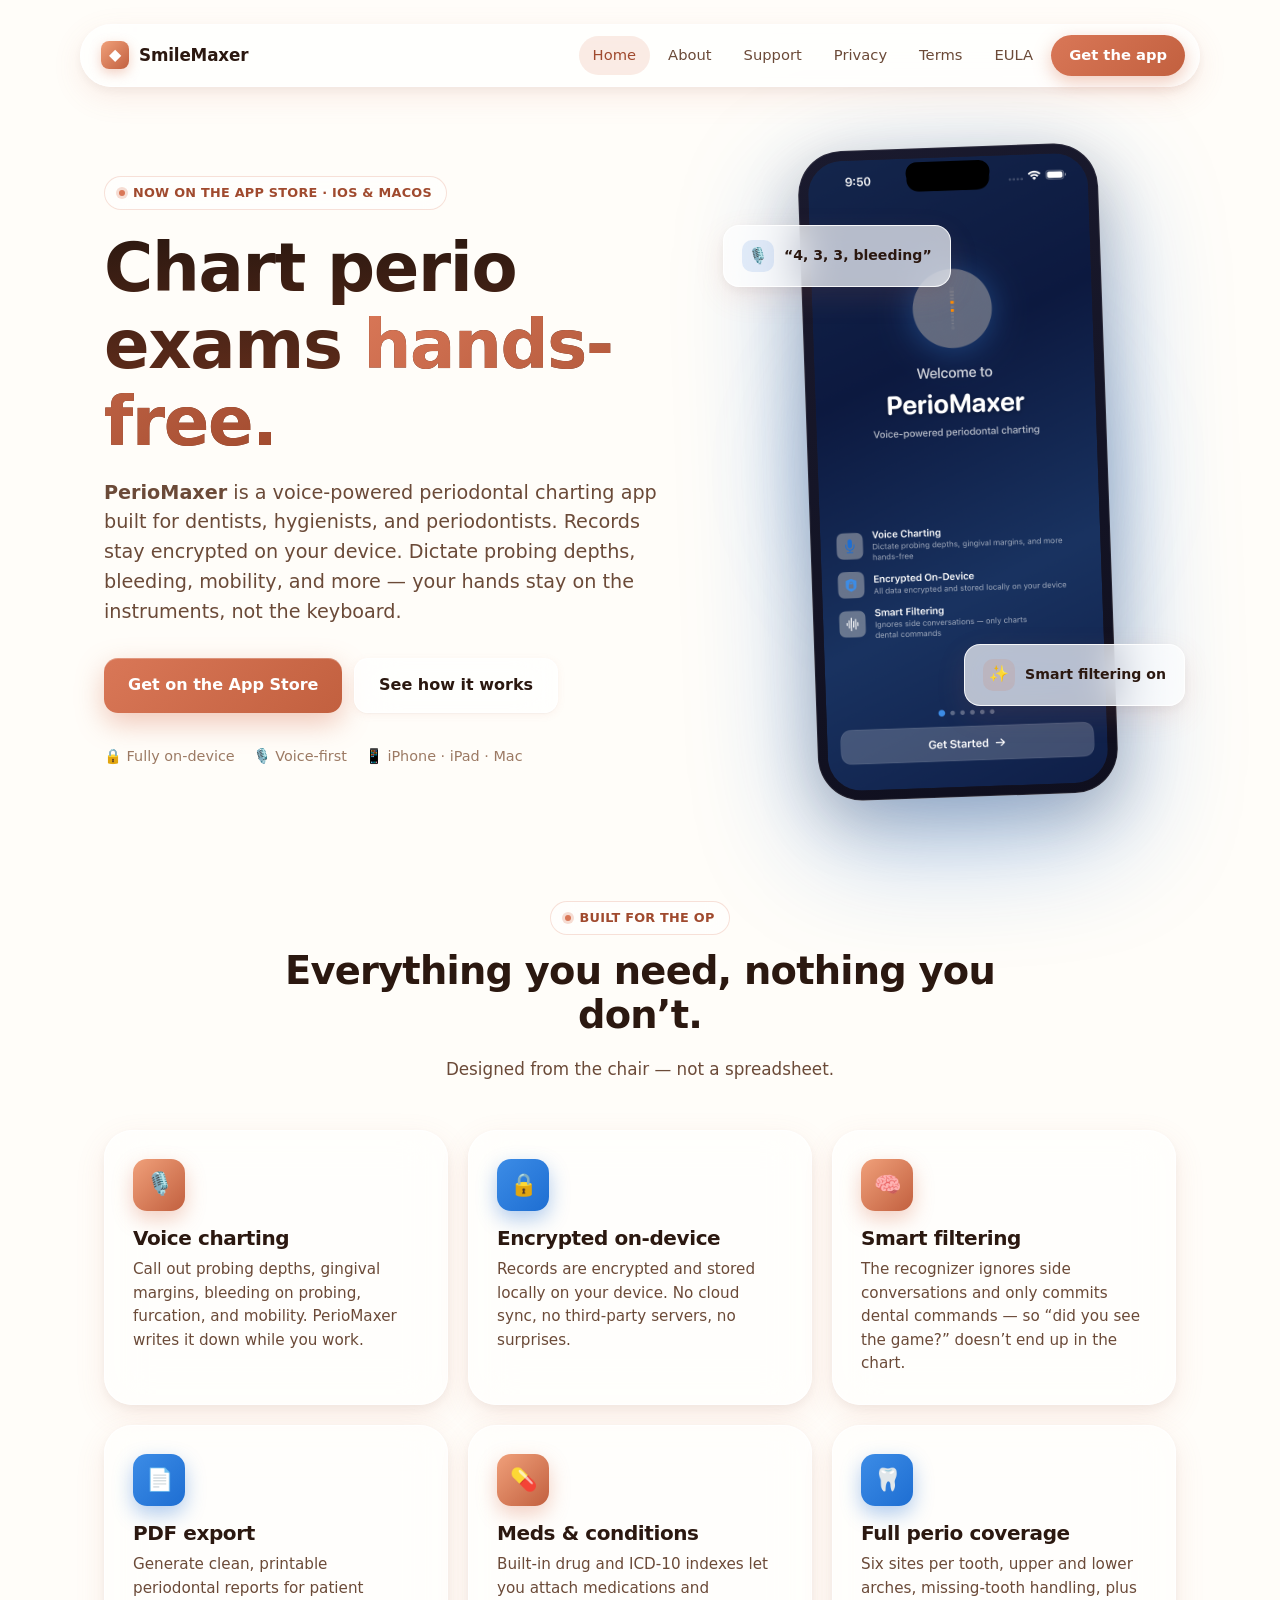
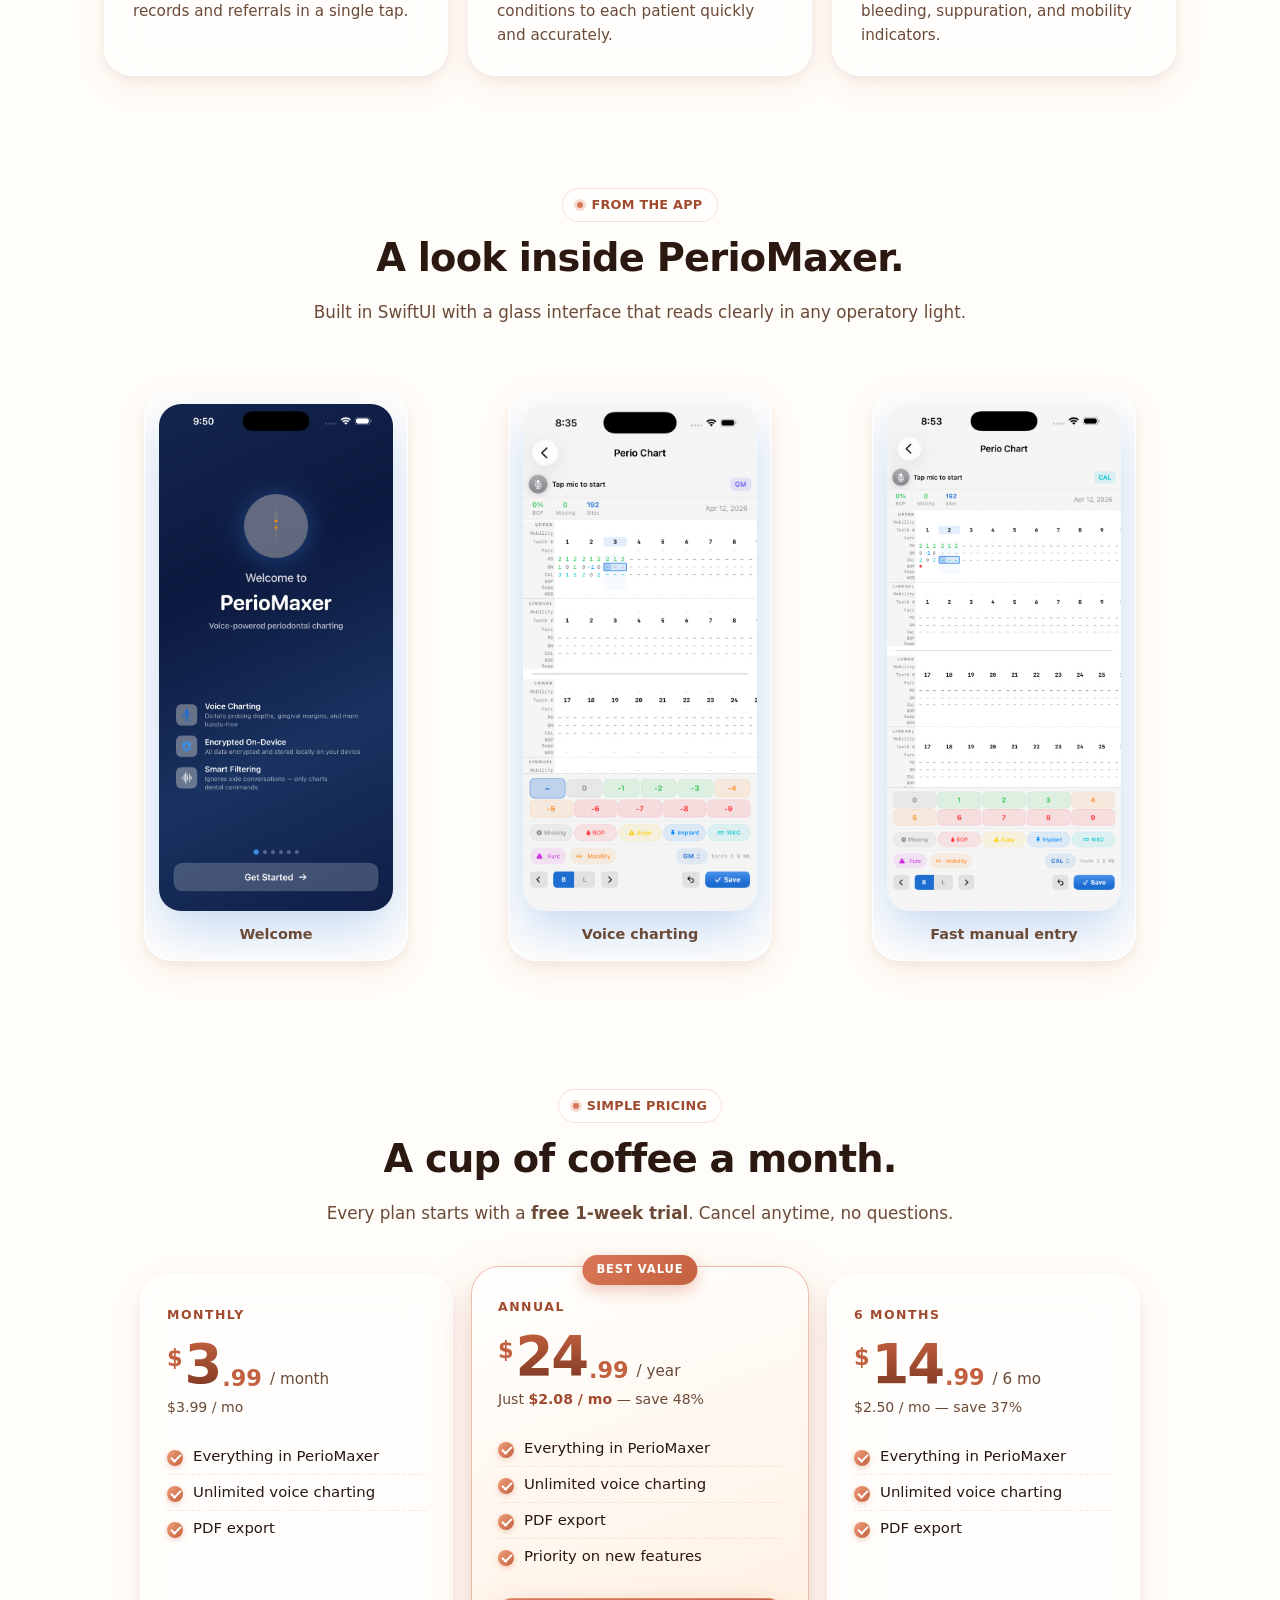
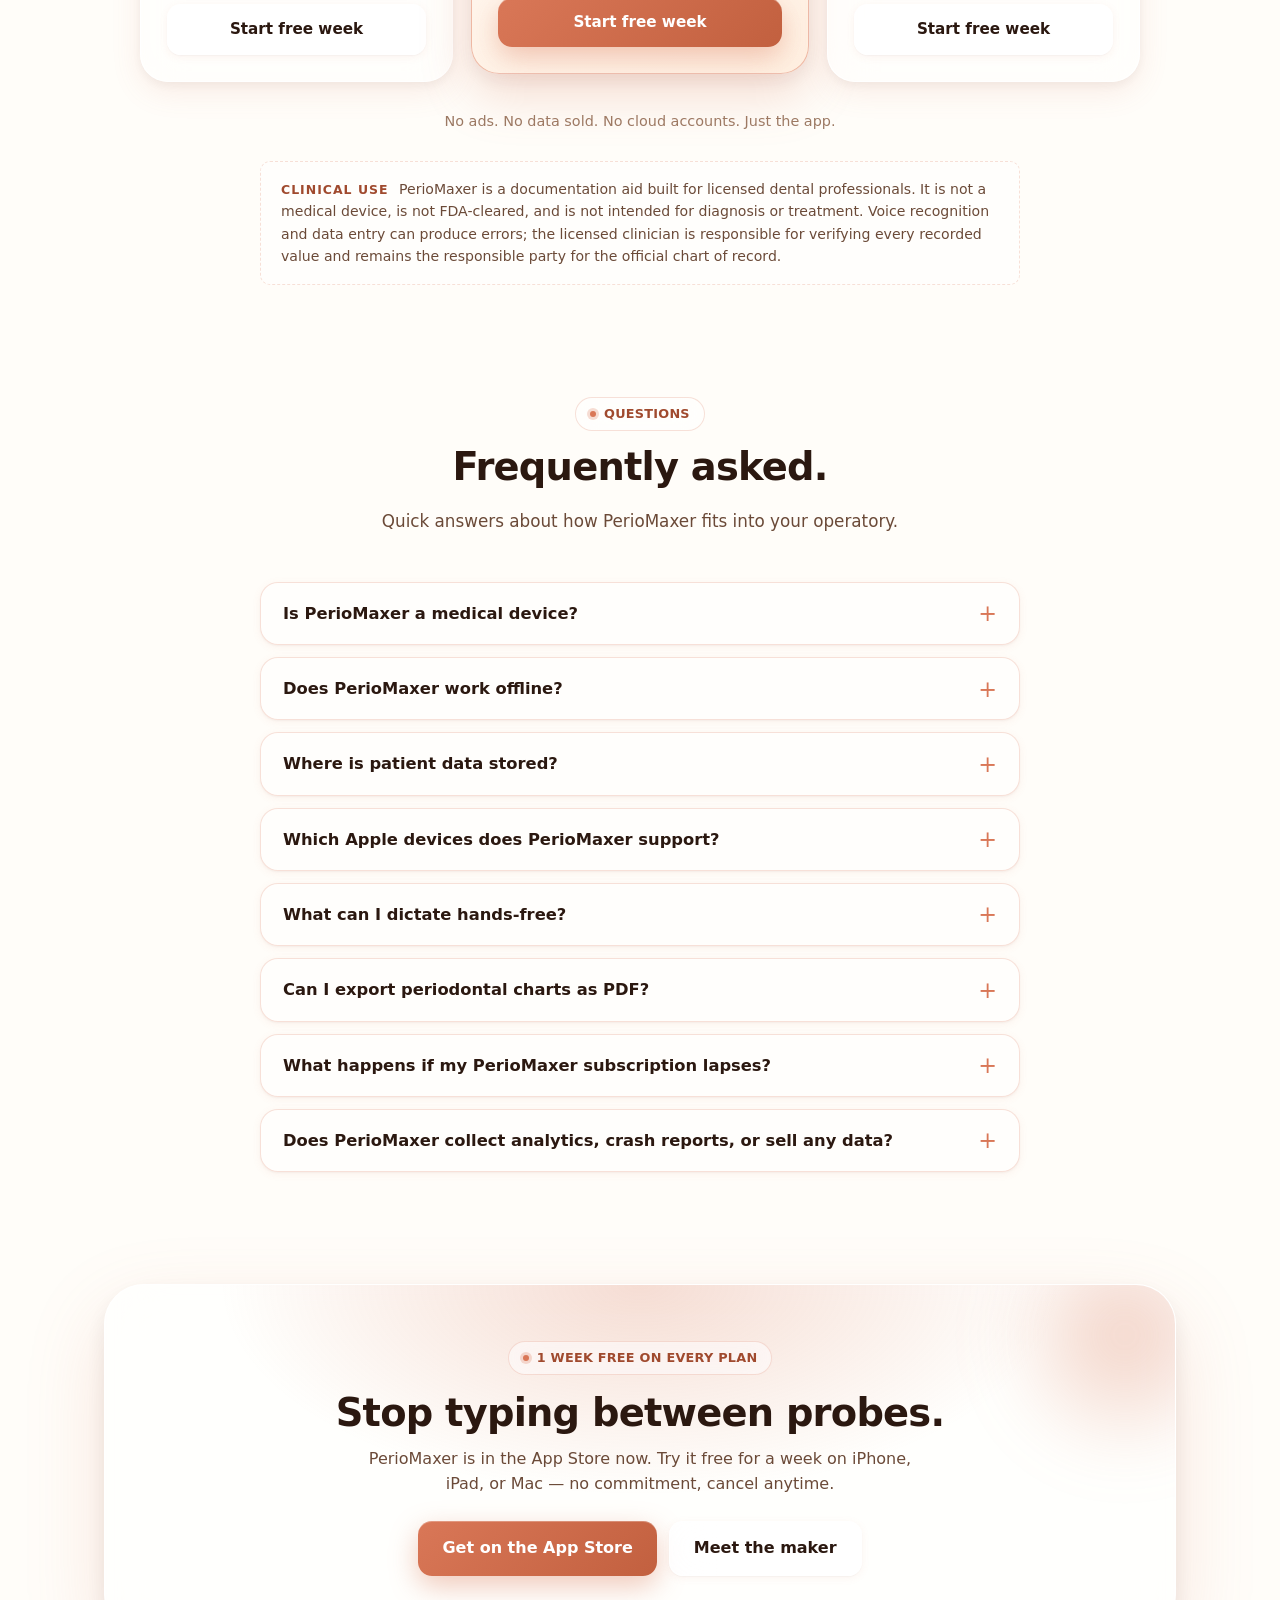
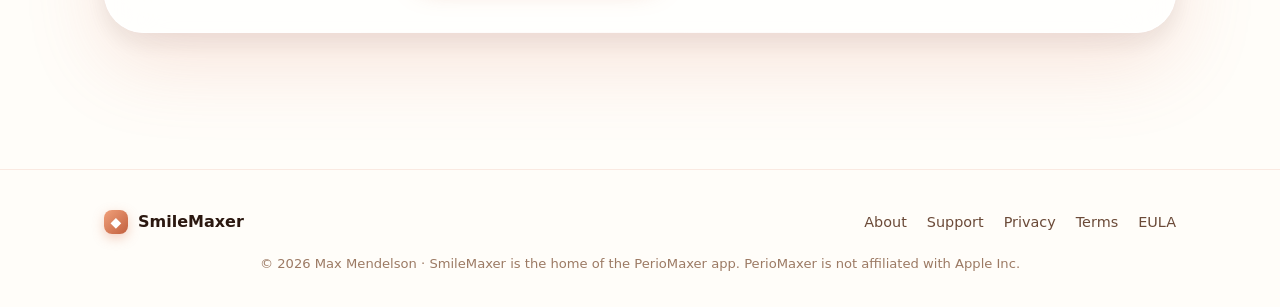
==== commit 62afe0e8: "Add i18n + ship GEO quick wins (schema, FAQ, prerendered legal docs) i18n (en/es/pt/ja): - assets/i1" ====
--- a/index.html
+++ b/index.html
@@ -3,18 +3,215 @@
 <head>
 <meta charset="utf-8" />
 <meta name="viewport" content="width=device-width, initial-scale=1" />
-<title>SmileMaxer — Voice-powered periodontal charting</title>
-<meta name="description" content="SmileMaxer is home to PerioMaxer, a voice-powered, on-device periodontal charting app for dental professionals on iOS and macOS." />
+<title data-i18n="index.meta_title">SmileMaxer — Voice-powered periodontal charting</title>
+<meta name="description" content="SmileMaxer is home to PerioMaxer, a voice-powered, on-device periodontal charting app for dental professionals on iOS and macOS." data-i18n-attr="content:index.meta_desc" />
 <meta name="theme-color" content="#D97757" />
 <link rel="icon" href="assets/img/app-icon.png" />
 <link rel="apple-touch-icon" href="assets/img/app-icon.png" />
-<meta property="og:title" content="SmileMaxer — Voice-powered periodontal charting" />
-<meta property="og:description" content="PerioMaxer lets dental pros chart perio exams hands-free. On-device, encrypted, built for iPhone, iPad & Mac." />
-<meta property="og:image" content="assets/img/app-icon-1024.png" />
+<link rel="canonical" href="https://smilemaxer.com/" />
+<meta property="og:title" content="SmileMaxer — Voice-powered periodontal charting" data-i18n-attr="content:index.meta_title" />
+<meta property="og:description" content="PerioMaxer lets dental pros chart perio exams hands-free. On-device, encrypted, built for iPhone, iPad & Mac." data-i18n-attr="content:index.og_desc" />
+<meta property="og:image" content="https://smilemaxer.com/assets/img/app-icon-1024.png" />
+<meta property="og:image:width" content="1024" />
+<meta property="og:image:height" content="1024" />
+<meta property="og:image:alt" content="PerioMaxer app icon" />
 <meta property="og:type" content="website" />
 <meta property="og:url" content="https://smilemaxer.com/" />
+<meta property="og:site_name" content="SmileMaxer" />
+<meta property="og:locale" content="en_US" />
 <meta name="twitter:card" content="summary_large_image" />
+<meta name="twitter:title" content="SmileMaxer — Voice-powered periodontal charting" data-i18n-attr="content:index.meta_title" />
+<meta name="twitter:description" content="PerioMaxer lets dental pros chart perio exams hands-free. On-device, encrypted, built for iPhone, iPad & Mac." data-i18n-attr="content:index.og_desc" />
+<meta name="twitter:image" content="https://smilemaxer.com/assets/img/app-icon-1024.png" />
 <link rel="stylesheet" href="assets/styles.css" />
+
+<script type="application/ld+json">
+{
+  "@context": "https://schema.org",
+  "@type": "Organization",
+  "@id": "https://smilemaxer.com/#organization",
+  "name": "SmileMaxer",
+  "alternateName": "SmileMaxer (home of PerioMaxer)",
+  "url": "https://smilemaxer.com/",
+  "logo": "https://smilemaxer.com/assets/img/app-icon-1024.png",
+  "description": "SmileMaxer is the home of PerioMaxer, a voice-powered, on-device periodontal charting app for dental professionals on iOS and macOS.",
+  "founder": { "@id": "https://smilemaxer.com/about.html#person" },
+  "email": "maxethis@gmail.com",
+  "contactPoint": {
+    "@type": "ContactPoint",
+    "contactType": "customer support",
+    "email": "maxethis@gmail.com",
+    "availableLanguage": ["English"]
+  },
+  "sameAs": [
+    "https://apps.apple.com/app/apple-store/id6762096578",
+    "https://github.com/MaxeThis",
+    "https://www.linkedin.com/in/maxwellmendelson/",
+    "https://www.instagram.com/maxterr12/"
+  ]
+}
+</script>
+
+<script type="application/ld+json">
+{
+  "@context": "https://schema.org",
+  "@type": "WebSite",
+  "@id": "https://smilemaxer.com/#website",
+  "url": "https://smilemaxer.com/",
+  "name": "SmileMaxer",
+  "description": "Home of the PerioMaxer voice-powered periodontal charting app for iPhone, iPad, and Mac.",
+  "publisher": { "@id": "https://smilemaxer.com/#organization" },
+  "inLanguage": "en-US"
+}
+</script>
+
+<script type="application/ld+json">
+{
+  "@context": "https://schema.org",
+  "@type": "MobileApplication",
+  "@id": "https://smilemaxer.com/#app",
+  "name": "PerioMaxer",
+  "alternateName": "PerioMaxer — Voice-powered periodontal charting",
+  "description": "Voice-powered, on-device periodontal charting for dentists, hygienists, and periodontists. Records stay encrypted on your device with AES-256-GCM. Voice recognition runs entirely on-device using Apple's speech framework — no audio is uploaded.",
+  "url": "https://smilemaxer.com/",
+  "image": "https://smilemaxer.com/assets/img/app-icon-1024.png",
+  "applicationCategory": "MedicalApplication",
+  "applicationSubCategory": "Periodontal charting",
+  "operatingSystem": "iOS, iPadOS, macOS",
+  "downloadUrl": "https://apps.apple.com/app/apple-store/id6762096578",
+  "installUrl": "https://apps.apple.com/app/apple-store/id6762096578",
+  "author": { "@id": "https://smilemaxer.com/about.html#person" },
+  "publisher": { "@id": "https://smilemaxer.com/#organization" },
+  "offers": {
+    "@type": "AggregateOffer",
+    "priceCurrency": "USD",
+    "lowPrice": "3.99",
+    "highPrice": "24.99",
+    "offerCount": 3,
+    "offers": [
+      {
+        "@type": "Offer",
+        "name": "Monthly subscription",
+        "price": "3.99",
+        "priceCurrency": "USD",
+        "category": "subscription",
+        "availability": "https://schema.org/InStock",
+        "url": "https://apps.apple.com/app/apple-store/id6762096578",
+        "priceSpecification": {
+          "@type": "UnitPriceSpecification",
+          "price": "3.99",
+          "priceCurrency": "USD",
+          "billingDuration": "P1M"
+        }
+      },
+      {
+        "@type": "Offer",
+        "name": "6-month subscription",
+        "price": "14.99",
+        "priceCurrency": "USD",
+        "category": "subscription",
+        "availability": "https://schema.org/InStock",
+        "url": "https://apps.apple.com/app/apple-store/id6762096578",
+        "priceSpecification": {
+          "@type": "UnitPriceSpecification",
+          "price": "14.99",
+          "priceCurrency": "USD",
+          "billingDuration": "P6M"
+        }
+      },
+      {
+        "@type": "Offer",
+        "name": "Annual subscription (1-week free trial)",
+        "price": "24.99",
+        "priceCurrency": "USD",
+        "category": "subscription",
+        "availability": "https://schema.org/InStock",
+        "url": "https://apps.apple.com/app/apple-store/id6762096578",
+        "priceSpecification": {
+          "@type": "UnitPriceSpecification",
+          "price": "24.99",
+          "priceCurrency": "USD",
+          "billingDuration": "P1Y"
+        }
+      }
+    ]
+  }
+}
+</script>
+
+<script type="application/ld+json">
+{
+  "@context": "https://schema.org",
+  "@type": "FAQPage",
+  "@id": "https://smilemaxer.com/#faq",
+  "mainEntity": [
+    {
+      "@type": "Question",
+      "name": "Is PerioMaxer a medical device?",
+      "acceptedAnswer": {
+        "@type": "Answer",
+        "text": "No. PerioMaxer is a documentation aid for licensed dental professionals. It is not FDA-cleared and is not intended for diagnosis, treatment, or any decision-support role. Voice recognition can produce errors, so the clinician must verify every recorded value before relying on it as the chart of record."
+      }
+    },
+    {
+      "@type": "Question",
+      "name": "Does PerioMaxer work offline?",
+      "acceptedAnswer": {
+        "@type": "Answer",
+        "text": "Yes. After the App Store install completes, PerioMaxer needs no internet to chart, save records, or export PDFs. Voice recognition uses Apple's on-device speech framework, so dictation also works in airplane mode and inside operatories with no Wi-Fi."
+      }
+    },
+    {
+      "@type": "Question",
+      "name": "Where is patient data stored?",
+      "acceptedAnswer": {
+        "@type": "Answer",
+        "text": "Only on your device. Records are encrypted with AES-256-GCM and the keys live in the Apple Keychain. Nothing is uploaded, synced, or backed up to any server — not by PerioMaxer, not by a third party. Apple's StoreKit handles subscription verification locally."
+      }
+    },
+    {
+      "@type": "Question",
+      "name": "Which Apple devices does PerioMaxer support?",
+      "acceptedAnswer": {
+        "@type": "Answer",
+        "text": "PerioMaxer is a universal Apple app that runs on iPhone, iPad, and Mac. One subscription covers all your devices signed into the same Apple ID. Voice charting works across the lineup, including Apple Silicon Macs through Designed for iPad."
+      }
+    },
+    {
+      "@type": "Question",
+      "name": "What can I dictate hands-free?",
+      "acceptedAnswer": {
+        "@type": "Answer",
+        "text": "PerioMaxer recognizes the full periodontal exam vocabulary: probing depths at six sites per tooth, gingival margins, bleeding on probing, suppuration, plaque, furcation involvement, and tooth mobility. The recognizer ignores side conversations and only commits dental commands."
+      }
+    },
+    {
+      "@type": "Question",
+      "name": "Can I export periodontal charts as PDF?",
+      "acceptedAnswer": {
+        "@type": "Answer",
+        "text": "Yes. PerioMaxer generates clean, printable PDF reports for patient records and referrals in a single tap. Exports are produced on-device and saved through the standard iOS / macOS share sheet — no cloud round-trip."
+      }
+    },
+    {
+      "@type": "Question",
+      "name": "What happens if my PerioMaxer subscription lapses?",
+      "acceptedAnswer": {
+        "@type": "Answer",
+        "text": "Existing records stay on your device. Some features may be restricted until a subscription is active again, but nothing is deleted automatically and no data leaves the device. Subscriptions can be managed entirely in the App Store."
+      }
+    },
+    {
+      "@type": "Question",
+      "name": "Does PerioMaxer collect analytics, crash reports, or sell any data?",
+      "acceptedAnswer": {
+        "@type": "Answer",
+        "text": "No. PerioMaxer integrates with no analytics platform, no crash reporting service, and no advertising network. There are no trackers and no data is sold or shared. The only third-party interaction is with Apple's App Store for subscription billing."
+      }
+    }
+  ]
+}
+</script>
 </head>
 <body>
 
@@ -25,25 +222,25 @@
       <span>SmileMaxer</span>
     </a>
     <nav class="nav-links" aria-label="Primary">
-      <a href="index.html">Home</a>
-      <a href="about.html">About</a>
-      <a href="support.html">Support</a>
-      <a href="privacy.html">Privacy</a>
-      <a href="terms.html">Terms</a>
-      <a href="eula.html">EULA</a>
-      <a href="https://apps.apple.com/app/apple-store/id6762096578?pt=120200831&amp;ct=smilemaxer&amp;mt=8" class="nav-cta" target="_blank" rel="noopener">Get the app</a>
+      <a href="index.html" data-i18n="nav.home">Home</a>
+      <a href="about.html" data-i18n="nav.about">About</a>
+      <a href="support.html" data-i18n="nav.support">Support</a>
+      <a href="privacy.html" data-i18n="nav.privacy">Privacy</a>
+      <a href="terms.html" data-i18n="nav.terms">Terms</a>
+      <a href="eula.html" data-i18n="nav.eula">EULA</a>
+      <a href="https://apps.apple.com/app/apple-store/id6762096578?pt=120200831&amp;ct=smilemaxer&amp;mt=8" class="nav-cta" target="_blank" rel="noopener" data-i18n="nav.get_app">Get the app</a>
     </nav>
-    <button class="nav-toggle" aria-label="Menu" aria-expanded="false">
+    <button class="nav-toggle" aria-label="Menu" aria-expanded="false" data-i18n-attr="aria-label:nav.menu_label">
       <svg width="22" height="22" viewBox="0 0 24 24" fill="none" stroke="currentColor" stroke-width="2" stroke-linecap="round"><line x1="4" y1="7" x2="20" y2="7"/><line x1="4" y1="12" x2="20" y2="12"/><line x1="4" y1="17" x2="20" y2="17"/></svg>
     </button>
   </div>
   <nav class="nav-drawer" aria-label="Mobile">
-    <a href="index.html">Home</a>
-    <a href="about.html">About</a>
-    <a href="support.html">Support</a>
-    <a href="privacy.html">Privacy</a>
-    <a href="terms.html">Terms</a>
-    <a href="eula.html">EULA</a>
+    <a href="index.html" data-i18n="nav.home">Home</a>
+    <a href="about.html" data-i18n="nav.about">About</a>
+    <a href="support.html" data-i18n="nav.support">Support</a>
+    <a href="privacy.html" data-i18n="nav.privacy">Privacy</a>
+    <a href="terms.html" data-i18n="nav.terms">Terms</a>
+    <a href="eula.html" data-i18n="nav.eula">EULA</a>
   </nav>
 </header>
 
@@ -54,35 +251,35 @@
     <div class="hero-grid">
 
       <div class="hero-copy">
-        <span class="chip"><span class="chip-dot"></span> Now on the App Store · iOS & macOS</span>
-        <h1 class="hero-title">Chart perio exams <span class="accent">hands-free.</span></h1>
-        <p class="hero-sub">
+        <span class="chip"><span class="chip-dot"></span> <span data-i18n="index.hero_chip">Now on the App Store · iOS &amp; macOS</span></span>
+        <h1 class="hero-title" data-i18n="index.hero_title_html">Chart perio exams <span class="accent">hands-free.</span></h1>
+        <p class="hero-sub" data-i18n="index.hero_sub_html">
           <strong>PerioMaxer</strong> is a voice-powered periodontal charting app built for dentists, hygienists, and periodontists. Records stay encrypted on your device. Dictate probing depths, bleeding, mobility, and more — your hands stay on the instruments, not the keyboard.
         </p>
         <div class="hero-ctas" id="download">
-          <a href="https://apps.apple.com/app/apple-store/id6762096578?pt=120200831&amp;ct=smilemaxer&amp;mt=8" class="btn btn-primary" target="_blank" rel="noopener">Get on the App Store</a>
-          <a href="#features" class="btn btn-glass">See how it works</a>
+          <a href="https://apps.apple.com/app/apple-store/id6762096578?pt=120200831&amp;ct=smilemaxer&amp;mt=8" class="btn btn-primary" target="_blank" rel="noopener" data-i18n="index.hero_cta_primary">Get on the App Store</a>
+          <a href="#features" class="btn btn-glass" data-i18n="index.hero_cta_secondary">See how it works</a>
         </div>
         <div class="hero-meta">
-          <div class="hero-meta-item">🔒 Fully on-device</div>
-          <div class="hero-meta-item">🎙️ Voice-first</div>
-          <div class="hero-meta-item">📱 iPhone · iPad · Mac</div>
+          <div class="hero-meta-item" data-i18n="index.hero_meta_1">🔒 Fully on-device</div>
+          <div class="hero-meta-item" data-i18n="index.hero_meta_2">🎙️ Voice-first</div>
+          <div class="hero-meta-item" data-i18n="index.hero_meta_3">📱 iPhone · iPad · Mac</div>
         </div>
       </div>
 
       <div class="hero-visual" aria-hidden="true">
         <div class="hero-float-card fc-1">
           <div class="fc-icon">🎙️</div>
-          <div>"4, 3, 3, bleeding"</div>
+          <div data-i18n="index.hero_float_1">"4, 3, 3, bleeding"</div>
         </div>
         <div class="hero-float-card fc-2">
           <div class="fc-icon orange">✨</div>
-          <div>Smart filtering on</div>
+          <div data-i18n="index.hero_float_2">Smart filtering on</div>
         </div>
         <div class="phone">
           <div class="phone-notch"></div>
           <div class="phone-screen">
-            <img src="assets/img/screen-3.png" alt="PerioMaxer welcome screen" loading="lazy" />
+            <img src="assets/img/screen-3.png" alt="PerioMaxer welcome screen" loading="lazy" data-i18n-attr="alt:index.hero_screen_alt" />
           </div>
         </div>
       </div>
@@ -94,46 +291,46 @@
 <section id="features">
   <div class="container">
     <div class="section-head">
-      <span class="chip"><span class="chip-dot"></span> Built for the op</span>
-      <h2>Everything you need, nothing you don't.</h2>
-      <p>Designed from the chair — not a spreadsheet.</p>
+      <span class="chip"><span class="chip-dot"></span> <span data-i18n="index.features_chip">Built for the op</span></span>
+      <h2 data-i18n="index.features_title">Everything you need, nothing you don't.</h2>
+      <p data-i18n="index.features_sub">Designed from the chair — not a spreadsheet.</p>
     </div>
     <div class="features">
 
       <article class="feature">
         <div class="feature-icon">🎙️</div>
-        <h3>Voice charting</h3>
-        <p>Call out probing depths, gingival margins, bleeding on probing, furcation, and mobility. PerioMaxer writes it down while you work.</p>
+        <h3 data-i18n="index.f1_title">Voice charting</h3>
+        <p data-i18n="index.f1_body">Call out probing depths, gingival margins, bleeding on probing, furcation, and mobility. PerioMaxer writes it down while you work.</p>
       </article>
 
       <article class="feature">
         <div class="feature-icon blue">🔒</div>
-        <h3>Encrypted on-device</h3>
-        <p>Records are encrypted and stored locally on your device. No cloud sync, no third-party servers, no surprises.</p>
+        <h3 data-i18n="index.f2_title">Encrypted on-device</h3>
+        <p data-i18n="index.f2_body">Records are encrypted and stored locally on your device. No cloud sync, no third-party servers, no surprises.</p>
       </article>
 
       <article class="feature">
         <div class="feature-icon">🧠</div>
-        <h3>Smart filtering</h3>
-        <p>The recognizer ignores side conversations and only commits dental commands — so "did you see the game?" doesn't end up in the chart.</p>
+        <h3 data-i18n="index.f3_title">Smart filtering</h3>
+        <p data-i18n="index.f3_body">The recognizer ignores side conversations and only commits dental commands — so "did you see the game?" doesn't end up in the chart.</p>
       </article>
 
       <article class="feature">
         <div class="feature-icon blue">📄</div>
-        <h3>PDF export</h3>
-        <p>Generate clean, printable periodontal reports for patient records and referrals in a single tap.</p>
+        <h3 data-i18n="index.f4_title">PDF export</h3>
+        <p data-i18n="index.f4_body">Generate clean, printable periodontal reports for patient records and referrals in a single tap.</p>
       </article>
 
       <article class="feature">
         <div class="feature-icon">💊</div>
-        <h3>Meds & conditions</h3>
-        <p>Built-in drug and ICD-10 indexes let you attach medications and conditions to each patient quickly and accurately.</p>
+        <h3 data-i18n="index.f5_title">Meds &amp; conditions</h3>
+        <p data-i18n="index.f5_body">Built-in drug and ICD-10 indexes let you attach medications and conditions to each patient quickly and accurately.</p>
       </article>
 
       <article class="feature">
         <div class="feature-icon blue">🦷</div>
-        <h3>Full perio coverage</h3>
-        <p>Six sites per tooth, upper and lower arches, missing-tooth handling, plus bleeding, suppuration, and mobility indicators.</p>
+        <h3 data-i18n="index.f6_title">Full perio coverage</h3>
+        <p data-i18n="index.f6_body">Six sites per tooth, upper and lower arches, missing-tooth handling, plus bleeding, suppuration, and mobility indicators.</p>
       </article>
 
     </div>
@@ -143,22 +340,22 @@
 <section>
   <div class="container">
     <div class="section-head">
-      <span class="chip"><span class="chip-dot"></span> From the app</span>
-      <h2>A look inside PerioMaxer.</h2>
-      <p>Built in SwiftUI with a glass interface that reads clearly in any operatory light.</p>
+      <span class="chip"><span class="chip-dot"></span> <span data-i18n="index.shots_chip">From the app</span></span>
+      <h2 data-i18n="index.shots_title">A look inside PerioMaxer.</h2>
+      <p data-i18n="index.shots_sub">Built in SwiftUI with a glass interface that reads clearly in any operatory light.</p>
     </div>
     <div class="shots">
       <figure class="shot">
-        <img src="assets/img/screen-3.png" alt="PerioMaxer welcome screen" loading="lazy" />
-        <figcaption class="shot-caption">Welcome</figcaption>
+        <img src="assets/img/screen-3.png" alt="PerioMaxer welcome screen" loading="lazy" data-i18n-attr="alt:index.hero_screen_alt" />
+        <figcaption class="shot-caption" data-i18n="index.shots_cap_1">Welcome</figcaption>
       </figure>
       <figure class="shot">
-        <img src="assets/img/screen-2.png" alt="PerioMaxer charting view" loading="lazy" />
-        <figcaption class="shot-caption">Voice charting</figcaption>
+        <img src="assets/img/screen-2.png" alt="PerioMaxer charting view" loading="lazy" data-i18n-attr="alt:index.shots_alt_2" />
+        <figcaption class="shot-caption" data-i18n="index.shots_cap_2">Voice charting</figcaption>
       </figure>
       <figure class="shot">
-        <img src="assets/img/screen-4.png" alt="PerioMaxer charting detail" loading="lazy" />
-        <figcaption class="shot-caption">Fast manual entry</figcaption>
+        <img src="assets/img/screen-4.png" alt="PerioMaxer charting detail" loading="lazy" data-i18n-attr="alt:index.shots_alt_3" />
+        <figcaption class="shot-caption" data-i18n="index.shots_cap_3">Fast manual entry</figcaption>
       </figure>
     </div>
   </div>
@@ -167,75 +364,124 @@
 <section id="pricing">
   <div class="container">
     <div class="section-head">
-      <span class="chip"><span class="chip-dot"></span> Simple pricing</span>
-      <h2>A cup of coffee a month.</h2>
-      <p>Every plan starts with a <strong>free 1-week trial</strong>. Cancel anytime, no questions.</p>
+      <span class="chip"><span class="chip-dot"></span> <span data-i18n="index.pricing_chip">Simple pricing</span></span>
+      <h2 data-i18n="index.pricing_title">A cup of coffee a month.</h2>
+      <p data-i18n="index.pricing_sub_html">Every plan starts with a <strong>free 1-week trial</strong>. Cancel anytime, no questions.</p>
     </div>
 
     <div class="pricing">
 
       <article class="plan">
-        <div class="plan-label">Monthly</div>
+        <div class="plan-label" data-i18n="index.pricing_monthly_label">Monthly</div>
         <div class="plan-price">
           <span class="plan-currency">$</span><span class="plan-amount">3</span><span class="plan-cents">.99</span>
-          <span class="plan-period">/ month</span>
-        </div>
-        <div class="plan-effective">$3.99 / mo</div>
+          <span class="plan-period" data-i18n="index.pricing_monthly_period">/ month</span>
+        </div>
+        <div class="plan-effective" data-i18n="index.pricing_monthly_eff">$3.99 / mo</div>
         <ul class="plan-perks">
-          <li>Everything in PerioMaxer</li>
-          <li>Unlimited voice charting</li>
-          <li>PDF export</li>
+          <li data-i18n="index.pricing_perk_all">Everything in PerioMaxer</li>
+          <li data-i18n="index.pricing_perk_voice">Unlimited voice charting</li>
+          <li data-i18n="index.pricing_perk_pdf">PDF export</li>
         </ul>
-        <a href="https://apps.apple.com/app/apple-store/id6762096578?pt=120200831&amp;ct=smilemaxer&amp;mt=8" class="btn btn-glass plan-cta" target="_blank" rel="noopener">Start free week</a>
+        <a href="https://apps.apple.com/app/apple-store/id6762096578?pt=120200831&amp;ct=smilemaxer&amp;mt=8" class="btn btn-glass plan-cta" target="_blank" rel="noopener" data-i18n="index.pricing_cta">Start free week</a>
       </article>
 
       <article class="plan plan-featured">
-        <div class="plan-badge">Best value</div>
-        <div class="plan-label">Annual</div>
+        <div class="plan-badge" data-i18n="index.pricing_annual_badge">Best value</div>
+        <div class="plan-label" data-i18n="index.pricing_annual_label">Annual</div>
         <div class="plan-price">
           <span class="plan-currency">$</span><span class="plan-amount">24</span><span class="plan-cents">.99</span>
-          <span class="plan-period">/ year</span>
-        </div>
-        <div class="plan-effective">Just <strong>$2.08 / mo</strong> — save 48%</div>
+          <span class="plan-period" data-i18n="index.pricing_annual_period">/ year</span>
+        </div>
+        <div class="plan-effective" data-i18n="index.pricing_annual_eff_html">Just <strong>$2.08 / mo</strong> — save 48%</div>
         <ul class="plan-perks">
-          <li>Everything in PerioMaxer</li>
-          <li>Unlimited voice charting</li>
-          <li>PDF export</li>
-          <li>Priority on new features</li>
+          <li data-i18n="index.pricing_perk_all">Everything in PerioMaxer</li>
+          <li data-i18n="index.pricing_perk_voice">Unlimited voice charting</li>
+          <li data-i18n="index.pricing_perk_pdf">PDF export</li>
+          <li data-i18n="index.pricing_perk_priority">Priority on new features</li>
         </ul>
-        <a href="https://apps.apple.com/app/apple-store/id6762096578?pt=120200831&amp;ct=smilemaxer&amp;mt=8" class="btn btn-primary plan-cta" target="_blank" rel="noopener">Start free week</a>
+        <a href="https://apps.apple.com/app/apple-store/id6762096578?pt=120200831&amp;ct=smilemaxer&amp;mt=8" class="btn btn-primary plan-cta" target="_blank" rel="noopener" data-i18n="index.pricing_cta">Start free week</a>
       </article>
 
       <article class="plan">
-        <div class="plan-label">6 months</div>
+        <div class="plan-label" data-i18n="index.pricing_semi_label">6 months</div>
         <div class="plan-price">
           <span class="plan-currency">$</span><span class="plan-amount">14</span><span class="plan-cents">.99</span>
-          <span class="plan-period">/ 6 mo</span>
-        </div>
-        <div class="plan-effective">$2.50 / mo — save 37%</div>
+          <span class="plan-period" data-i18n="index.pricing_semi_period">/ 6 mo</span>
+        </div>
+        <div class="plan-effective" data-i18n="index.pricing_semi_eff">$2.50 / mo — save 37%</div>
         <ul class="plan-perks">
-          <li>Everything in PerioMaxer</li>
-          <li>Unlimited voice charting</li>
-          <li>PDF export</li>
+          <li data-i18n="index.pricing_perk_all">Everything in PerioMaxer</li>
+          <li data-i18n="index.pricing_perk_voice">Unlimited voice charting</li>
+          <li data-i18n="index.pricing_perk_pdf">PDF export</li>
         </ul>
-        <a href="https://apps.apple.com/app/apple-store/id6762096578?pt=120200831&amp;ct=smilemaxer&amp;mt=8" class="btn btn-glass plan-cta" target="_blank" rel="noopener">Start free week</a>
-      </article>
-
-    </div>
-
-    <p class="pricing-note">No ads. No data sold. No cloud accounts. Just the app.</p>
+        <a href="https://apps.apple.com/app/apple-store/id6762096578?pt=120200831&amp;ct=smilemaxer&amp;mt=8" class="btn btn-glass plan-cta" target="_blank" rel="noopener" data-i18n="index.pricing_cta">Start free week</a>
+      </article>
+
+    </div>
+
+    <p class="pricing-note" data-i18n="index.pricing_note">No ads. No data sold. No cloud accounts. Just the app.</p>
+
+    <p class="clinical-disclaimer">
+      <strong data-i18n="index.disclaimer_label">Clinical use</strong>
+      <span data-i18n="index.disclaimer_body">PerioMaxer is a documentation aid built for licensed dental professionals. It is not a medical device, is not FDA-cleared, and is not intended for diagnosis or treatment. Voice recognition and data entry can produce errors; the licensed clinician is responsible for verifying every recorded value and remains the responsible party for the official chart of record.</span>
+    </p>
   </div>
 </section>
 
+<section id="faq">
+  <div class="container">
+    <div class="section-head">
+      <span class="chip"><span class="chip-dot"></span> <span data-i18n="index.faq_chip">Questions</span></span>
+      <h2 data-i18n="index.faq_title">Frequently asked.</h2>
+      <p data-i18n="index.faq_sub">Quick answers about how PerioMaxer fits into your operatory.</p>
+    </div>
+    <div class="faq">
+      <details class="faq-item">
+        <summary data-i18n="index.faq_q1">Is PerioMaxer a medical device?</summary>
+        <p data-i18n="index.faq_a1">No. PerioMaxer is a documentation aid for licensed dental professionals. It is not FDA-cleared and is not intended for diagnosis, treatment, or any decision-support role. Voice recognition can produce errors, so the clinician must verify every recorded value before relying on it as the chart of record.</p>
+      </details>
+      <details class="faq-item">
+        <summary data-i18n="index.faq_q2">Does PerioMaxer work offline?</summary>
+        <p data-i18n="index.faq_a2">Yes. After the App Store install completes, PerioMaxer needs no internet to chart, save records, or export PDFs. Voice recognition uses Apple's on-device speech framework, so dictation also works in airplane mode and inside operatories with no Wi-Fi.</p>
+      </details>
+      <details class="faq-item">
+        <summary data-i18n="index.faq_q3">Where is patient data stored?</summary>
+        <p data-i18n="index.faq_a3">Only on your device. Records are encrypted with AES-256-GCM and the keys live in the Apple Keychain. Nothing is uploaded, synced, or backed up to any server — not by PerioMaxer, not by a third party. Apple's StoreKit handles subscription verification locally.</p>
+      </details>
+      <details class="faq-item">
+        <summary data-i18n="index.faq_q4">Which Apple devices does PerioMaxer support?</summary>
+        <p data-i18n="index.faq_a4">PerioMaxer is a universal Apple app that runs on iPhone, iPad, and Mac. One subscription covers all your devices signed into the same Apple ID. Voice charting works across the lineup, including Apple Silicon Macs through Designed for iPad.</p>
+      </details>
+      <details class="faq-item">
+        <summary data-i18n="index.faq_q5">What can I dictate hands-free?</summary>
+        <p data-i18n="index.faq_a5">PerioMaxer recognizes the full periodontal exam vocabulary: probing depths at six sites per tooth, gingival margins, bleeding on probing, suppuration, plaque, furcation involvement, and tooth mobility. The recognizer ignores side conversations and only commits dental commands.</p>
+      </details>
+      <details class="faq-item">
+        <summary data-i18n="index.faq_q6">Can I export periodontal charts as PDF?</summary>
+        <p data-i18n="index.faq_a6">Yes. PerioMaxer generates clean, printable PDF reports for patient records and referrals in a single tap. Exports are produced on-device and saved through the standard iOS / macOS share sheet — no cloud round-trip.</p>
+      </details>
+      <details class="faq-item">
+        <summary data-i18n="index.faq_q7">What happens if my PerioMaxer subscription lapses?</summary>
+        <p data-i18n="index.faq_a7">Existing records stay on your device. Some features may be restricted until a subscription is active again, but nothing is deleted automatically and no data leaves the device. Subscriptions can be managed entirely in the App Store.</p>
+      </details>
+      <details class="faq-item">
+        <summary data-i18n="index.faq_q8">Does PerioMaxer collect analytics, crash reports, or sell any data?</summary>
+        <p data-i18n="index.faq_a8">No. PerioMaxer integrates with no analytics platform, no crash reporting service, and no advertising network. There are no trackers and no data is sold or shared. The only third-party interaction is with Apple's App Store for subscription billing.</p>
+      </details>
+    </div>
+  </div>
+</section>
+
 <section>
   <div class="container">
     <div class="cta-block">
-      <span class="chip" style="margin-bottom: 16px;"><span class="chip-dot"></span> 1 week free on every plan</span>
-      <h2>Stop typing between probes.</h2>
-      <p>PerioMaxer is in the App Store now. Try it free for a week on iPhone, iPad, or Mac — no commitment, cancel anytime.</p>
+      <span class="chip" style="margin-bottom: 16px;"><span class="chip-dot"></span> <span data-i18n="index.cta_chip">1 week free on every plan</span></span>
+      <h2 data-i18n="index.cta_title">Stop typing between probes.</h2>
+      <p data-i18n="index.cta_body">PerioMaxer is in the App Store now. Try it free for a week on iPhone, iPad, or Mac — no commitment, cancel anytime.</p>
       <div class="hero-ctas">
-        <a href="https://apps.apple.com/app/apple-store/id6762096578?pt=120200831&amp;ct=smilemaxer&amp;mt=8" class="btn btn-primary" target="_blank" rel="noopener">Get on the App Store</a>
-        <a href="about.html" class="btn btn-glass">Meet the maker</a>
+        <a href="https://apps.apple.com/app/apple-store/id6762096578?pt=120200831&amp;ct=smilemaxer&amp;mt=8" class="btn btn-primary" target="_blank" rel="noopener" data-i18n="index.hero_cta_primary">Get on the App Store</a>
+        <a href="about.html" class="btn btn-glass" data-i18n="index.cta_secondary">Meet the maker</a>
       </div>
     </div>
   </div>
@@ -251,20 +497,21 @@
         SmileMaxer
       </div>
       <nav class="footer-links" aria-label="Legal">
-        <a href="about.html">About</a>
-        <a href="support.html">Support</a>
-        <a href="privacy.html">Privacy</a>
-        <a href="terms.html">Terms</a>
-        <a href="eula.html">EULA</a>
+        <a href="about.html" data-i18n="nav.about">About</a>
+        <a href="support.html" data-i18n="nav.support">Support</a>
+        <a href="privacy.html" data-i18n="nav.privacy">Privacy</a>
+        <a href="terms.html" data-i18n="nav.terms">Terms</a>
+        <a href="eula.html" data-i18n="nav.eula">EULA</a>
       </nav>
     </div>
-    <div class="footer-meta">
+    <div class="footer-meta" data-i18n="footer.note_index">
       © <span id="year"></span> Max Mendelson · SmileMaxer is the home of the PerioMaxer app. PerioMaxer is not affiliated with Apple Inc.
     </div>
   </div>
 </footer>
 
 <script>document.getElementById("year").textContent = new Date().getFullYear();</script>
+<script src="assets/i18n.js" defer></script>
 <script src="assets/main.js" defer></script>
 </body>
 </html>
--- a/assets/styles.css
+++ b/assets/styles.css
@@ -1143,6 +1143,93 @@
   clip: rect(0 0 0 0);
 }
 
+/* ---------- FAQ ---------- */
+
+.faq {
+  display: grid;
+  gap: 12px;
+  max-width: 760px;
+  margin: 0 auto;
+}
+
+.faq-item {
+  background: var(--glass-bg);
+  border: 1px solid var(--glass-border-2);
+  border-radius: var(--r-md);
+  padding: 18px 22px;
+  box-shadow: var(--shadow-sm);
+  transition: background 160ms ease, box-shadow 160ms ease;
+}
+
+.faq-item[open] {
+  background: var(--glass-bg-hi);
+  box-shadow: var(--shadow-md);
+}
+
+.faq-item summary {
+  cursor: pointer;
+  font-weight: 600;
+  color: var(--ink);
+  font-size: 1.02rem;
+  list-style: none;
+  display: flex;
+  align-items: center;
+  gap: 16px;
+  outline: none;
+}
+
+.faq-item summary::-webkit-details-marker { display: none; }
+
+.faq-item summary::after {
+  content: "+";
+  margin-left: auto;
+  font-weight: 400;
+  font-size: 1.4rem;
+  line-height: 1;
+  color: var(--orange-500);
+  transition: transform 160ms ease;
+}
+
+.faq-item[open] summary::after {
+  content: "−";
+}
+
+.faq-item summary:focus-visible {
+  text-decoration: underline;
+  text-underline-offset: 4px;
+}
+
+.faq-item p {
+  margin: 12px 0 0;
+  color: var(--ink-soft);
+  line-height: 1.65;
+  font-size: 0.97rem;
+}
+
+/* ---------- Clinical disclaimer ---------- */
+
+.clinical-disclaimer {
+  max-width: 760px;
+  margin: 28px auto 0;
+  padding: 16px 20px;
+  border: 1px dashed var(--glass-border-2);
+  border-radius: var(--r-sm);
+  background: rgba(255, 255, 255, 0.45);
+  font-size: 0.88rem;
+  line-height: 1.6;
+  color: var(--ink-soft);
+}
+
+.clinical-disclaimer strong {
+  display: inline-block;
+  margin-right: 6px;
+  color: var(--orange-700);
+  text-transform: uppercase;
+  letter-spacing: 0.08em;
+  font-size: 0.78rem;
+  font-weight: 700;
+}
+
 @media (prefers-reduced-motion: reduce) {
   *, *::before, *::after {
     animation-duration: 0.01ms !important;
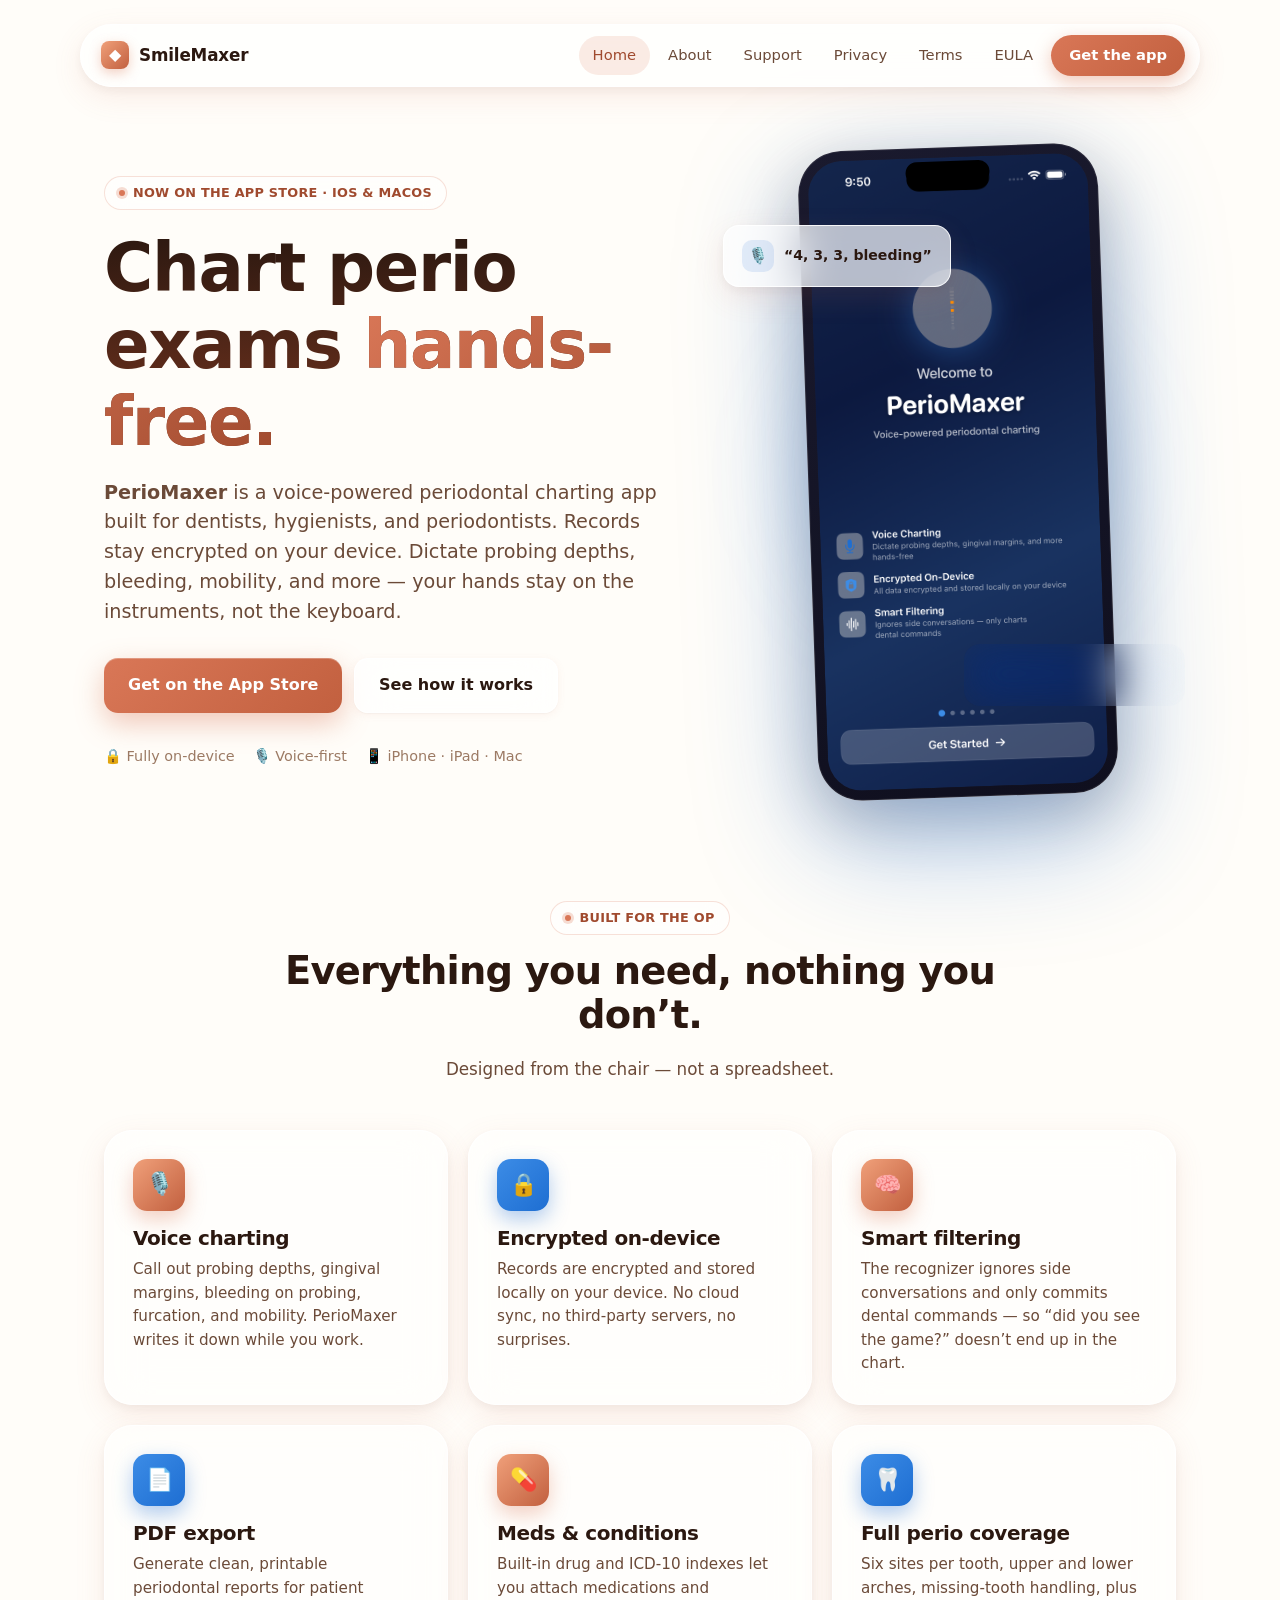
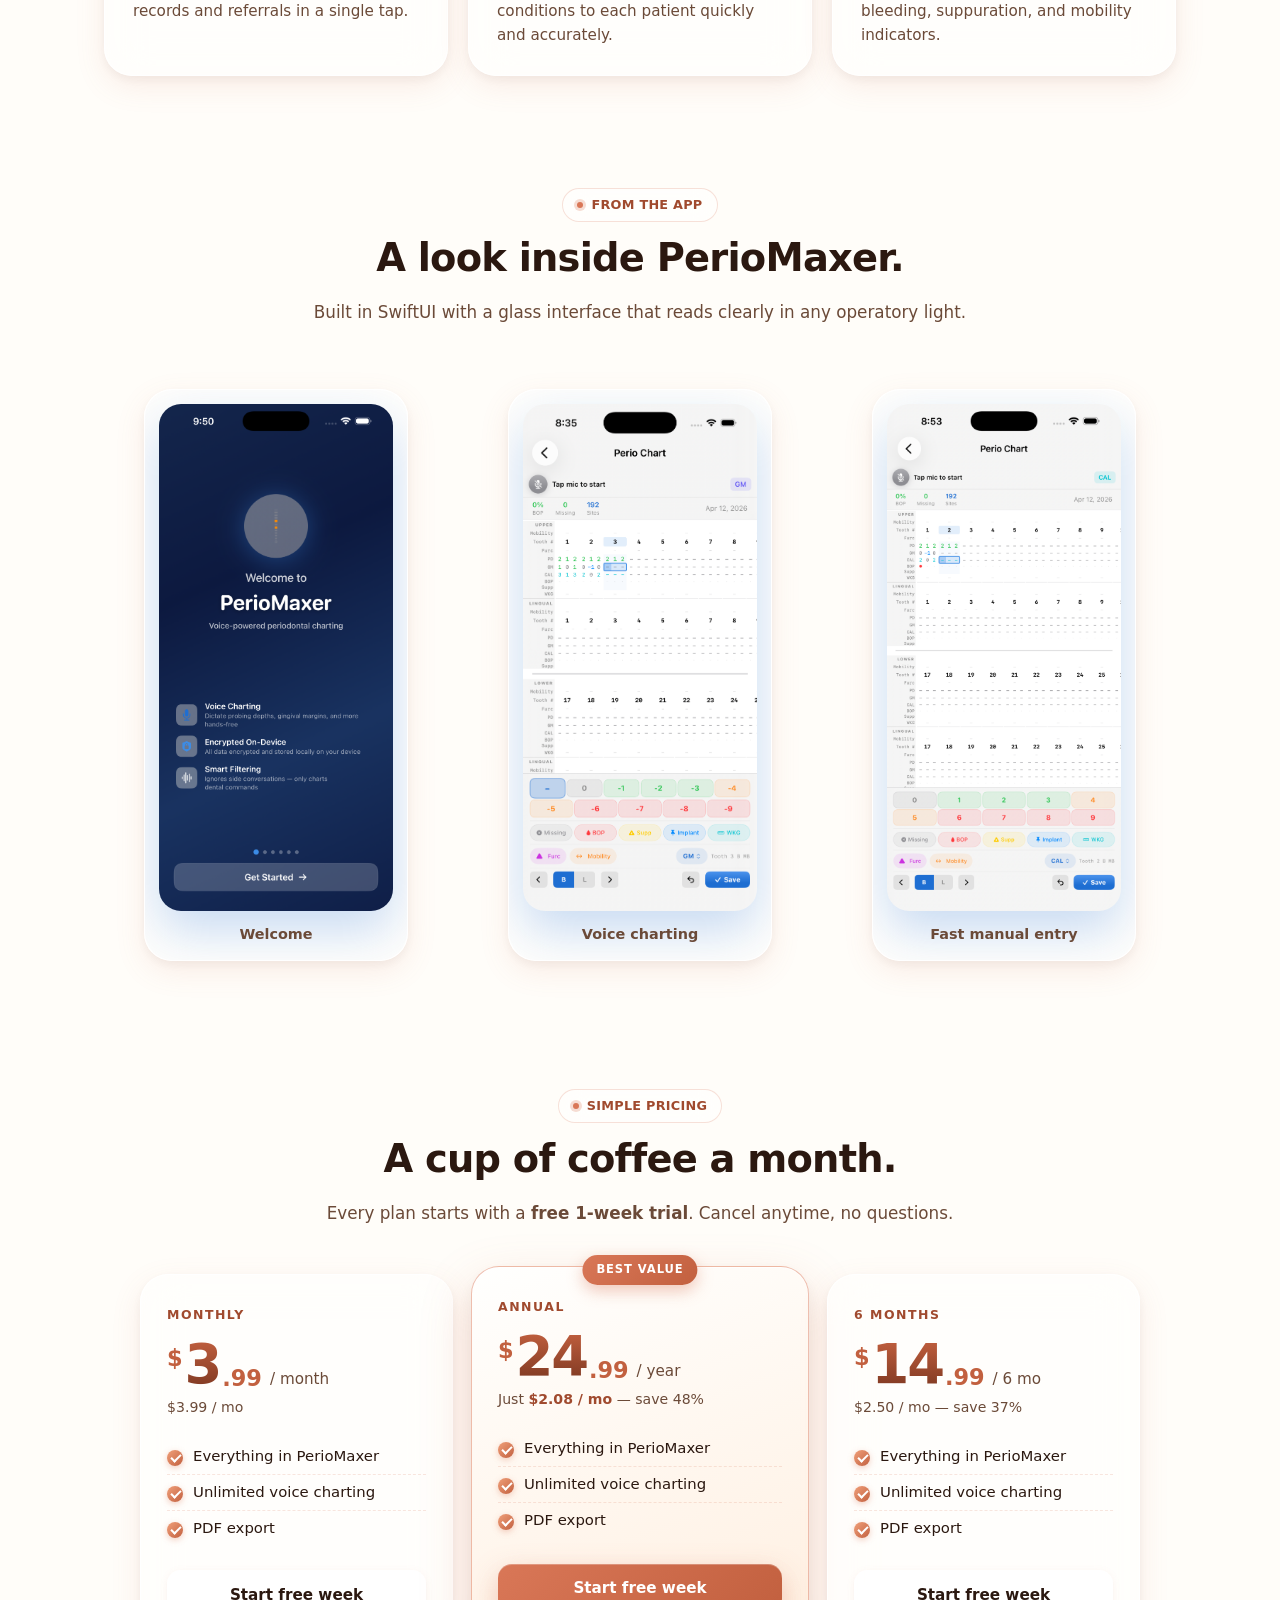
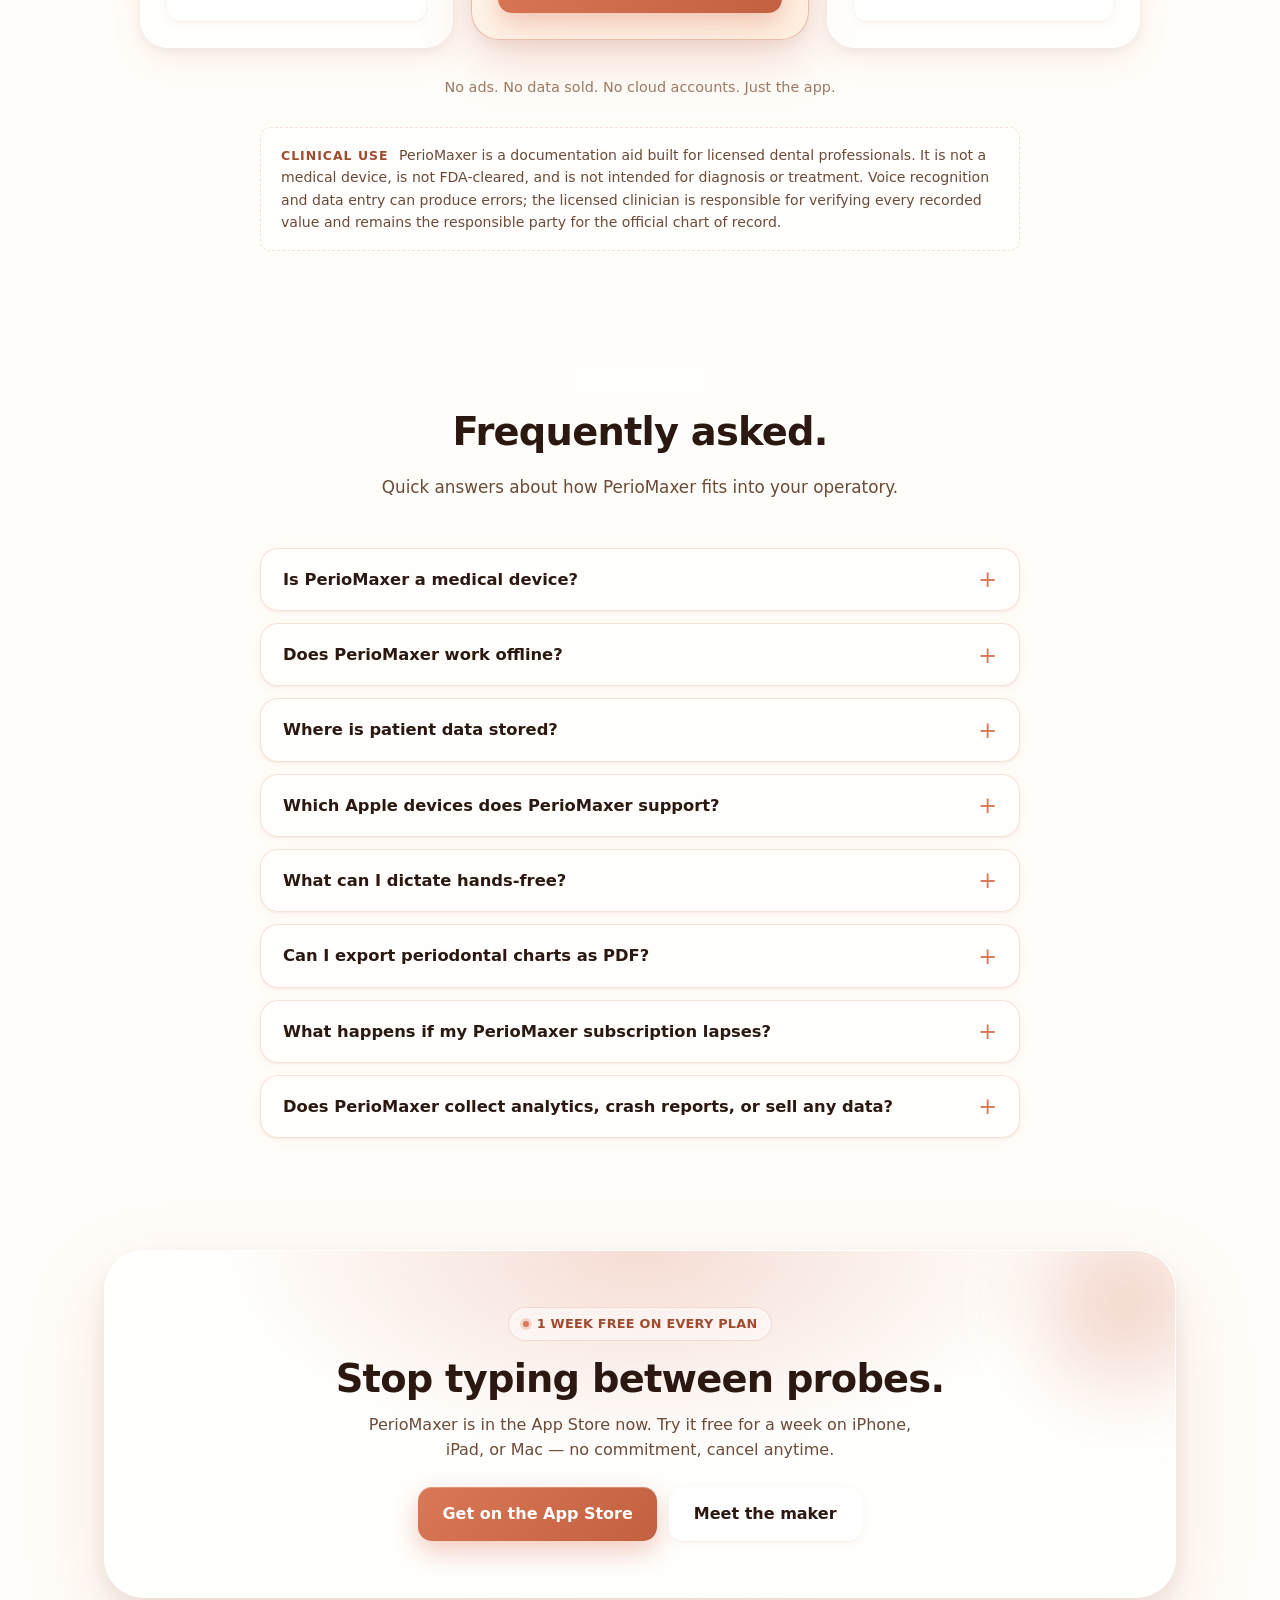
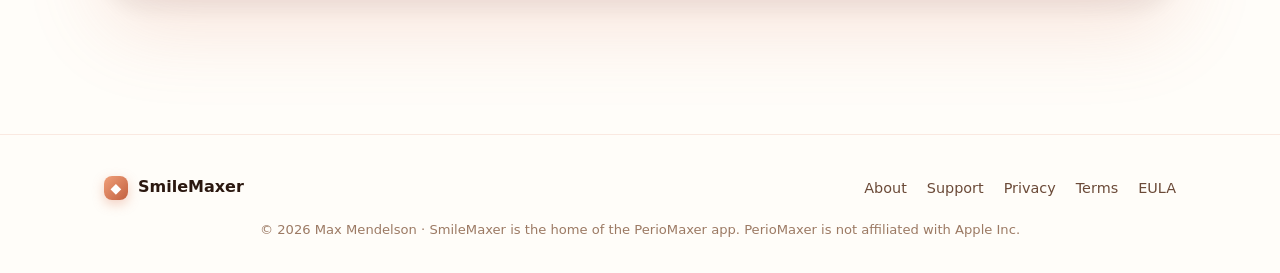
==== commit 5d83eb12: "Remove "Priority on new features" perk from annual plan Co-Authored-By: Claude Sonnet 4.6 <noreply@a" ====
--- a/index.html
+++ b/index.html
@@ -9,6 +9,16 @@
 <link rel="icon" href="assets/img/app-icon.png" />
 <link rel="apple-touch-icon" href="assets/img/app-icon.png" />
 <link rel="canonical" href="https://smilemaxer.com/" />
+
+<!--
+  Search engine ownership verification.
+  When you create your Search Console / Bing Webmaster Tools accounts,
+  paste the verification token from each tool into the content="" attribute
+  below and uncomment the meta tag. The token is a long opaque string.
+-->
+<!-- <meta name="google-site-verification" content="PASTE_TOKEN_FROM_https://search.google.com/search-console" /> -->
+<!-- <meta name="msvalidate.01" content="PASTE_TOKEN_FROM_https://www.bing.com/webmasters" /> -->
+
 <meta property="og:title" content="SmileMaxer — Voice-powered periodontal charting" data-i18n-attr="content:index.meta_title" />
 <meta property="og:description" content="PerioMaxer lets dental pros chart perio exams hands-free. On-device, encrypted, built for iPhone, iPad & Mac." data-i18n-attr="content:index.og_desc" />
 <meta property="og:image" content="https://smilemaxer.com/assets/img/app-icon-1024.png" />
@@ -398,7 +408,6 @@
           <li data-i18n="index.pricing_perk_all">Everything in PerioMaxer</li>
           <li data-i18n="index.pricing_perk_voice">Unlimited voice charting</li>
           <li data-i18n="index.pricing_perk_pdf">PDF export</li>
-          <li data-i18n="index.pricing_perk_priority">Priority on new features</li>
         </ul>
         <a href="https://apps.apple.com/app/apple-store/id6762096578?pt=120200831&amp;ct=smilemaxer&amp;mt=8" class="btn btn-primary plan-cta" target="_blank" rel="noopener" data-i18n="index.pricing_cta">Start free week</a>
       </article>
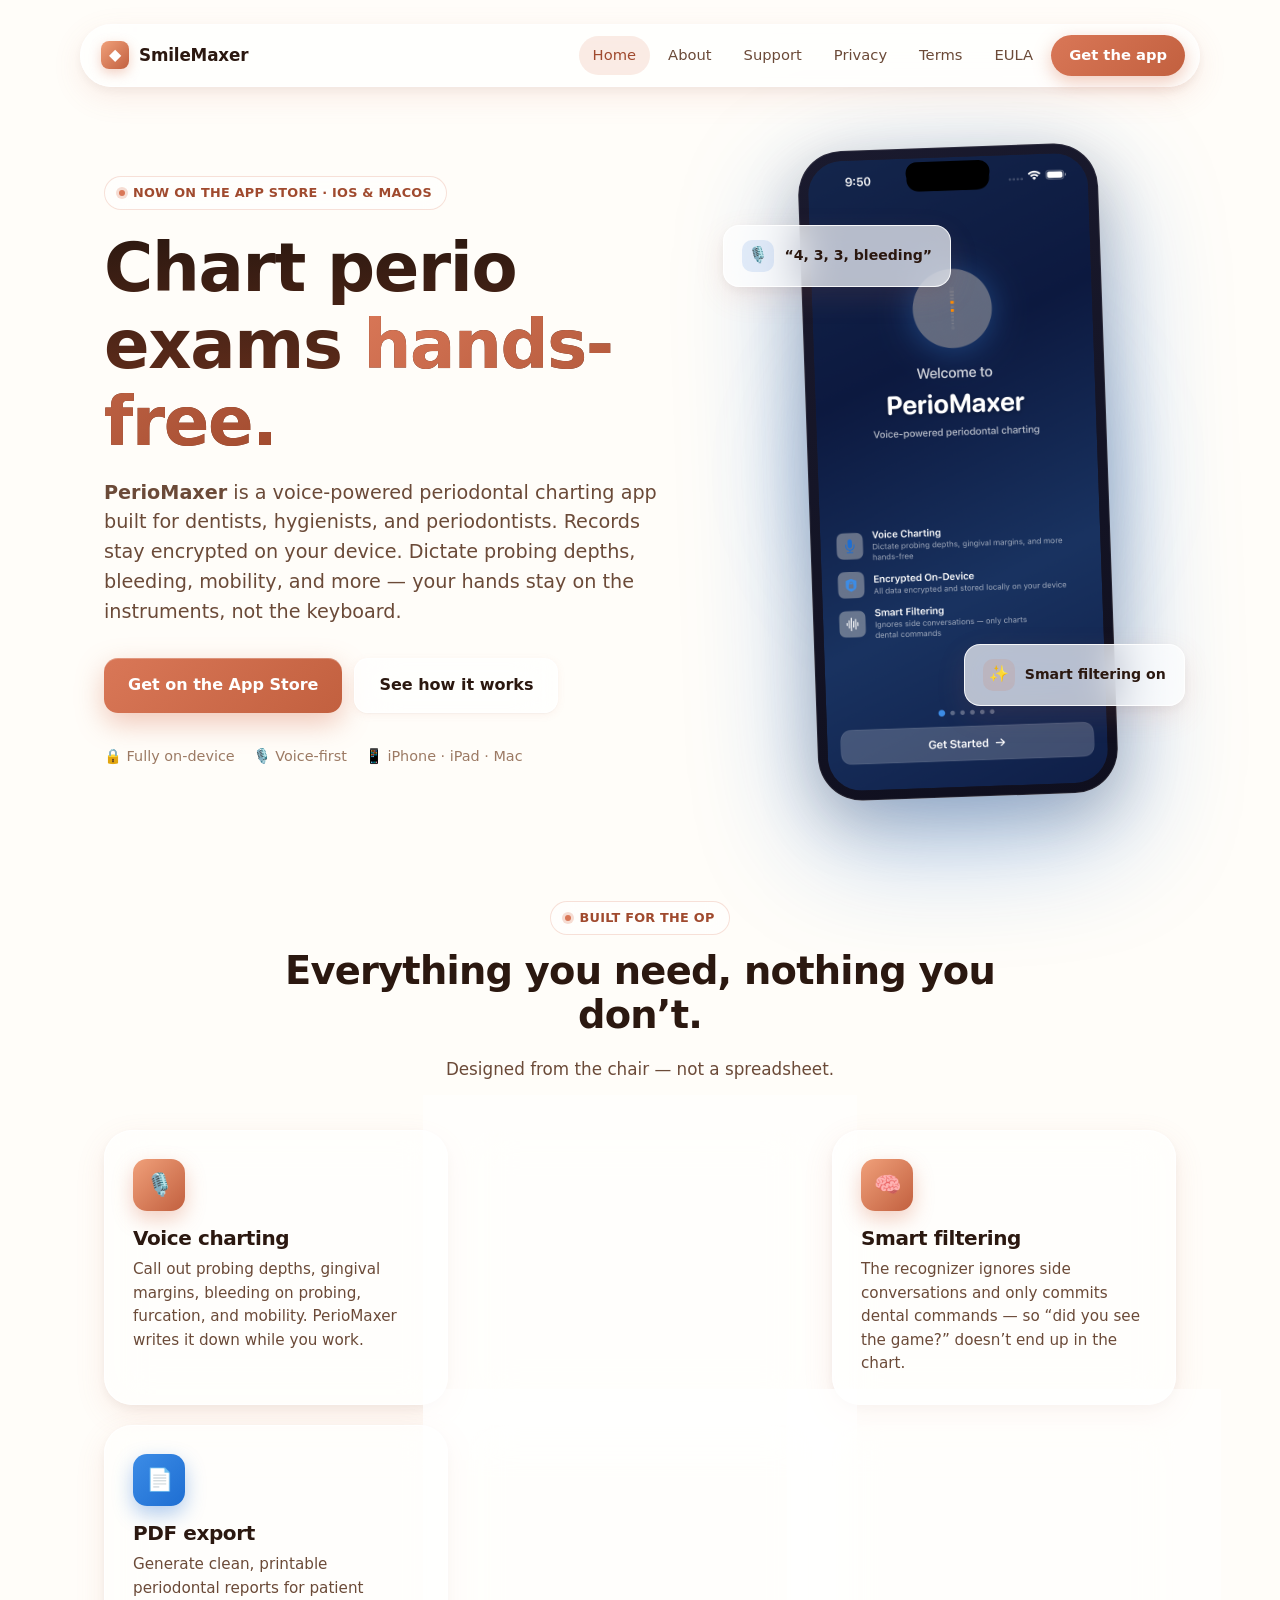
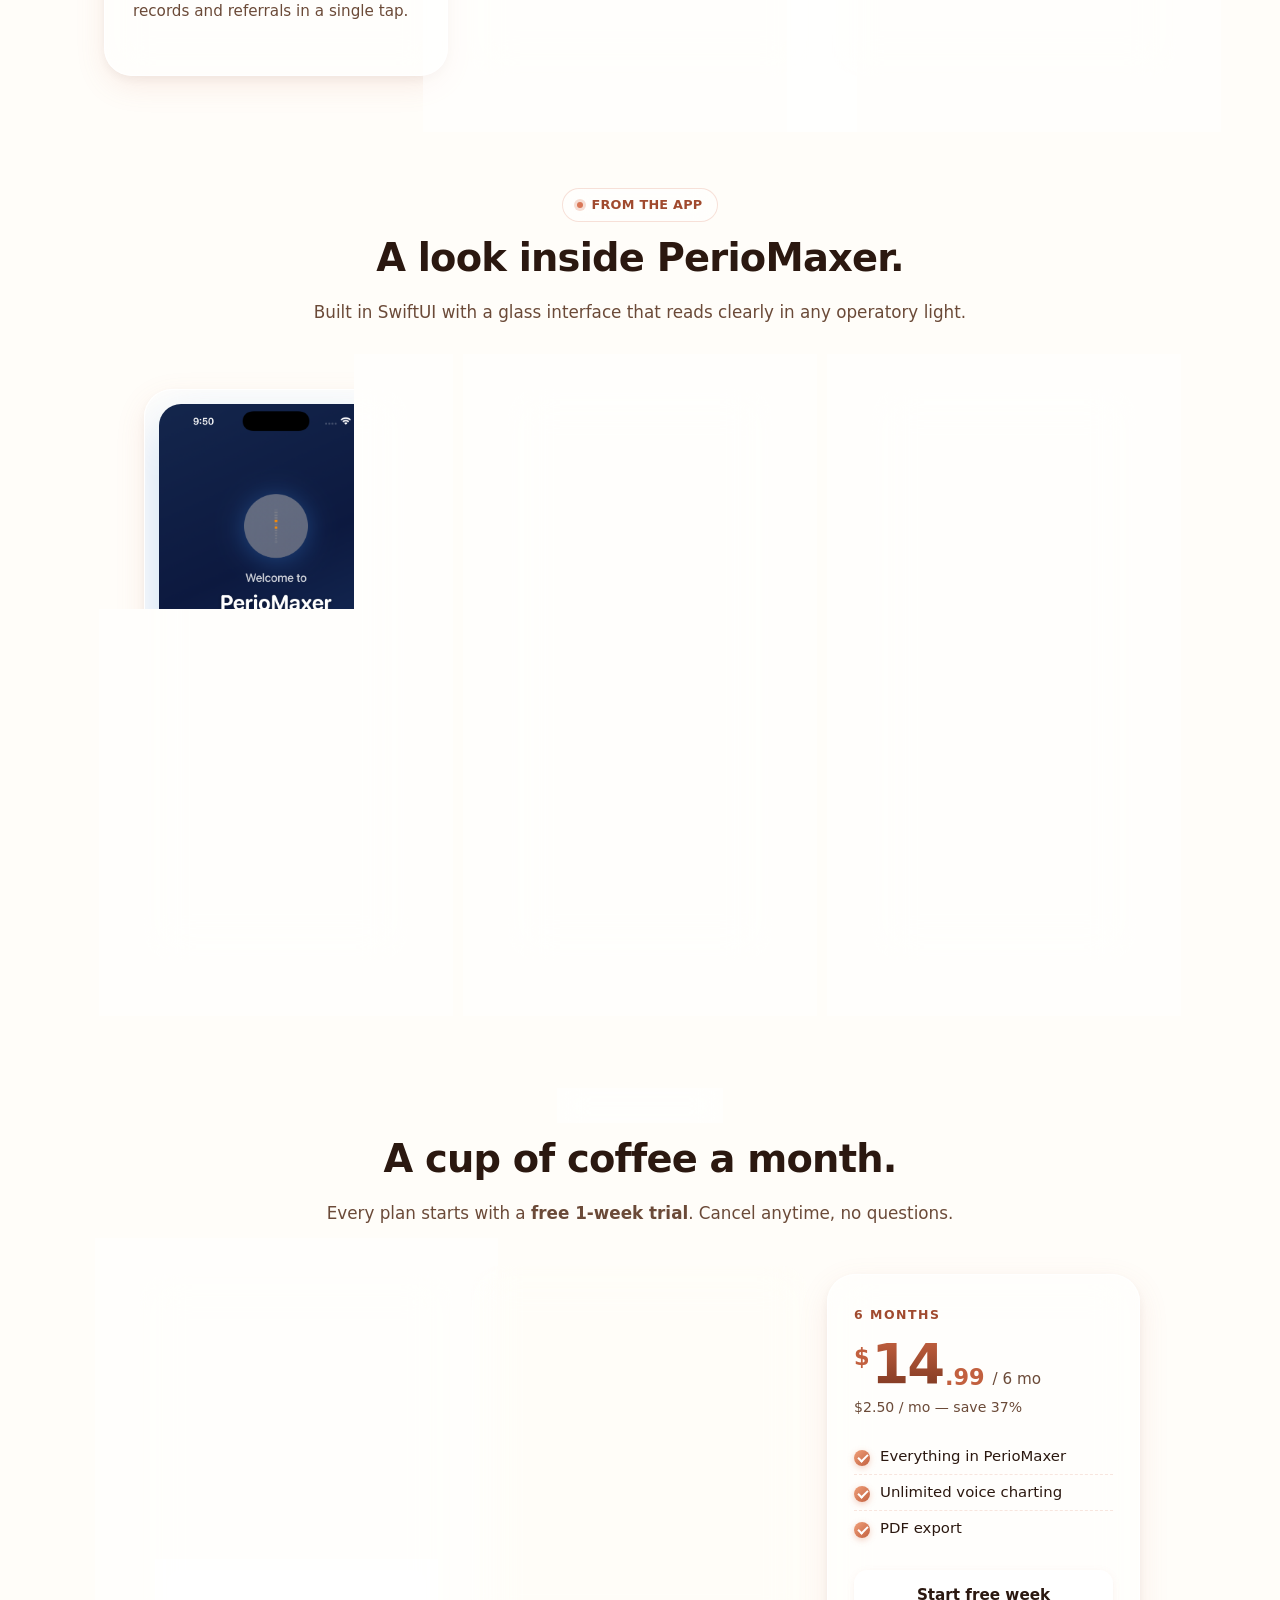
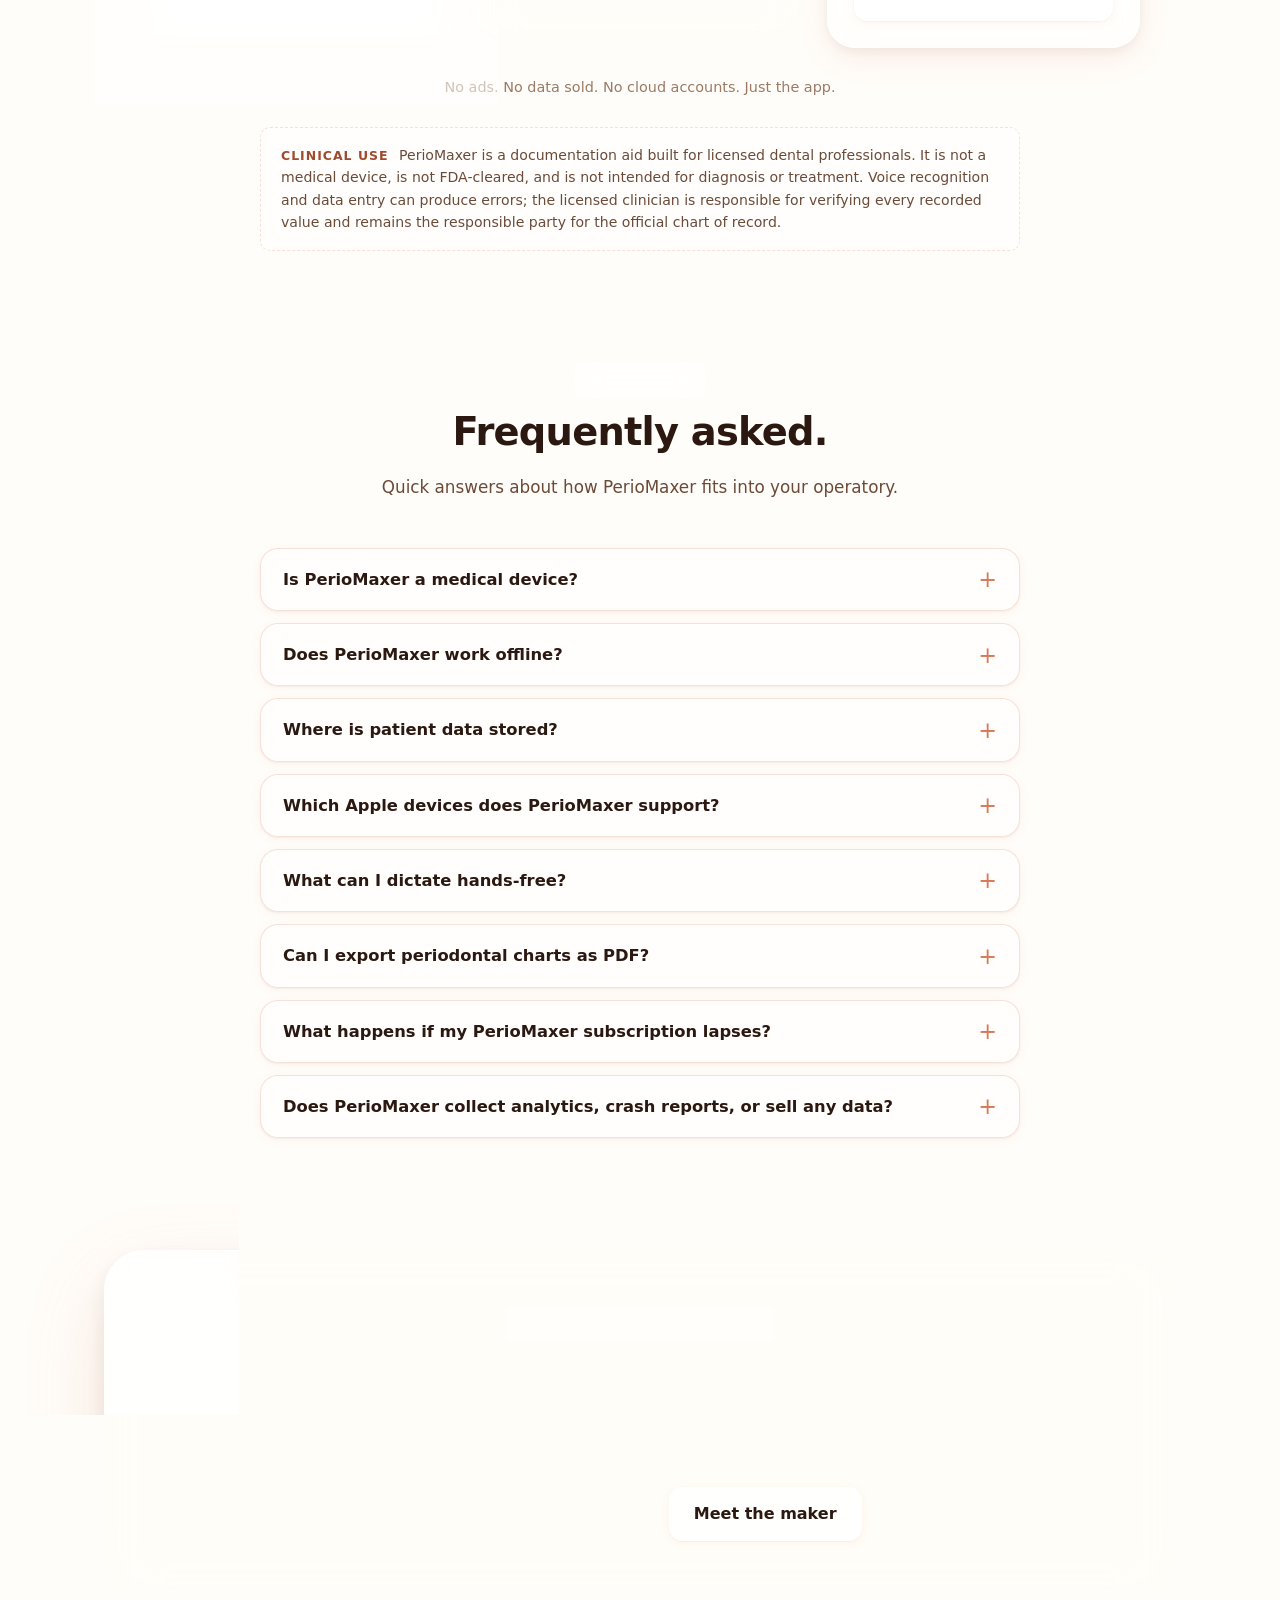
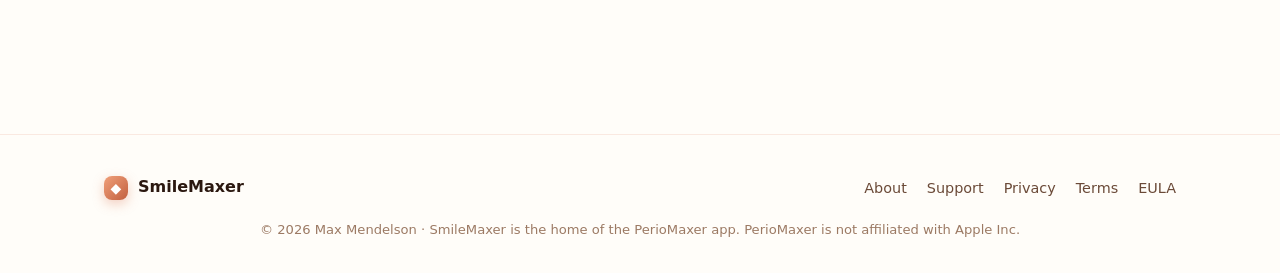
==== commit 6ed14787: "Add Wikidata Q139603168 to homepage Organization + MobileApplication sameAs Wikidata item for PerioM" ====
--- a/index.html
+++ b/index.html
@@ -54,6 +54,7 @@
     "availableLanguage": ["English"]
   },
   "sameAs": [
+    "https://www.wikidata.org/wiki/Q139603168",
     "https://apps.apple.com/app/apple-store/id6762096578",
     "https://github.com/MaxeThis",
     "https://www.linkedin.com/in/maxwellmendelson/",
@@ -92,6 +93,10 @@
   "installUrl": "https://apps.apple.com/app/apple-store/id6762096578",
   "author": { "@id": "https://smilemaxer.com/about.html#person" },
   "publisher": { "@id": "https://smilemaxer.com/#organization" },
+  "sameAs": [
+    "https://www.wikidata.org/wiki/Q139603168",
+    "https://apps.apple.com/app/apple-store/id6762096578"
+  ],
   "offers": {
     "@type": "AggregateOffer",
     "priceCurrency": "USD",
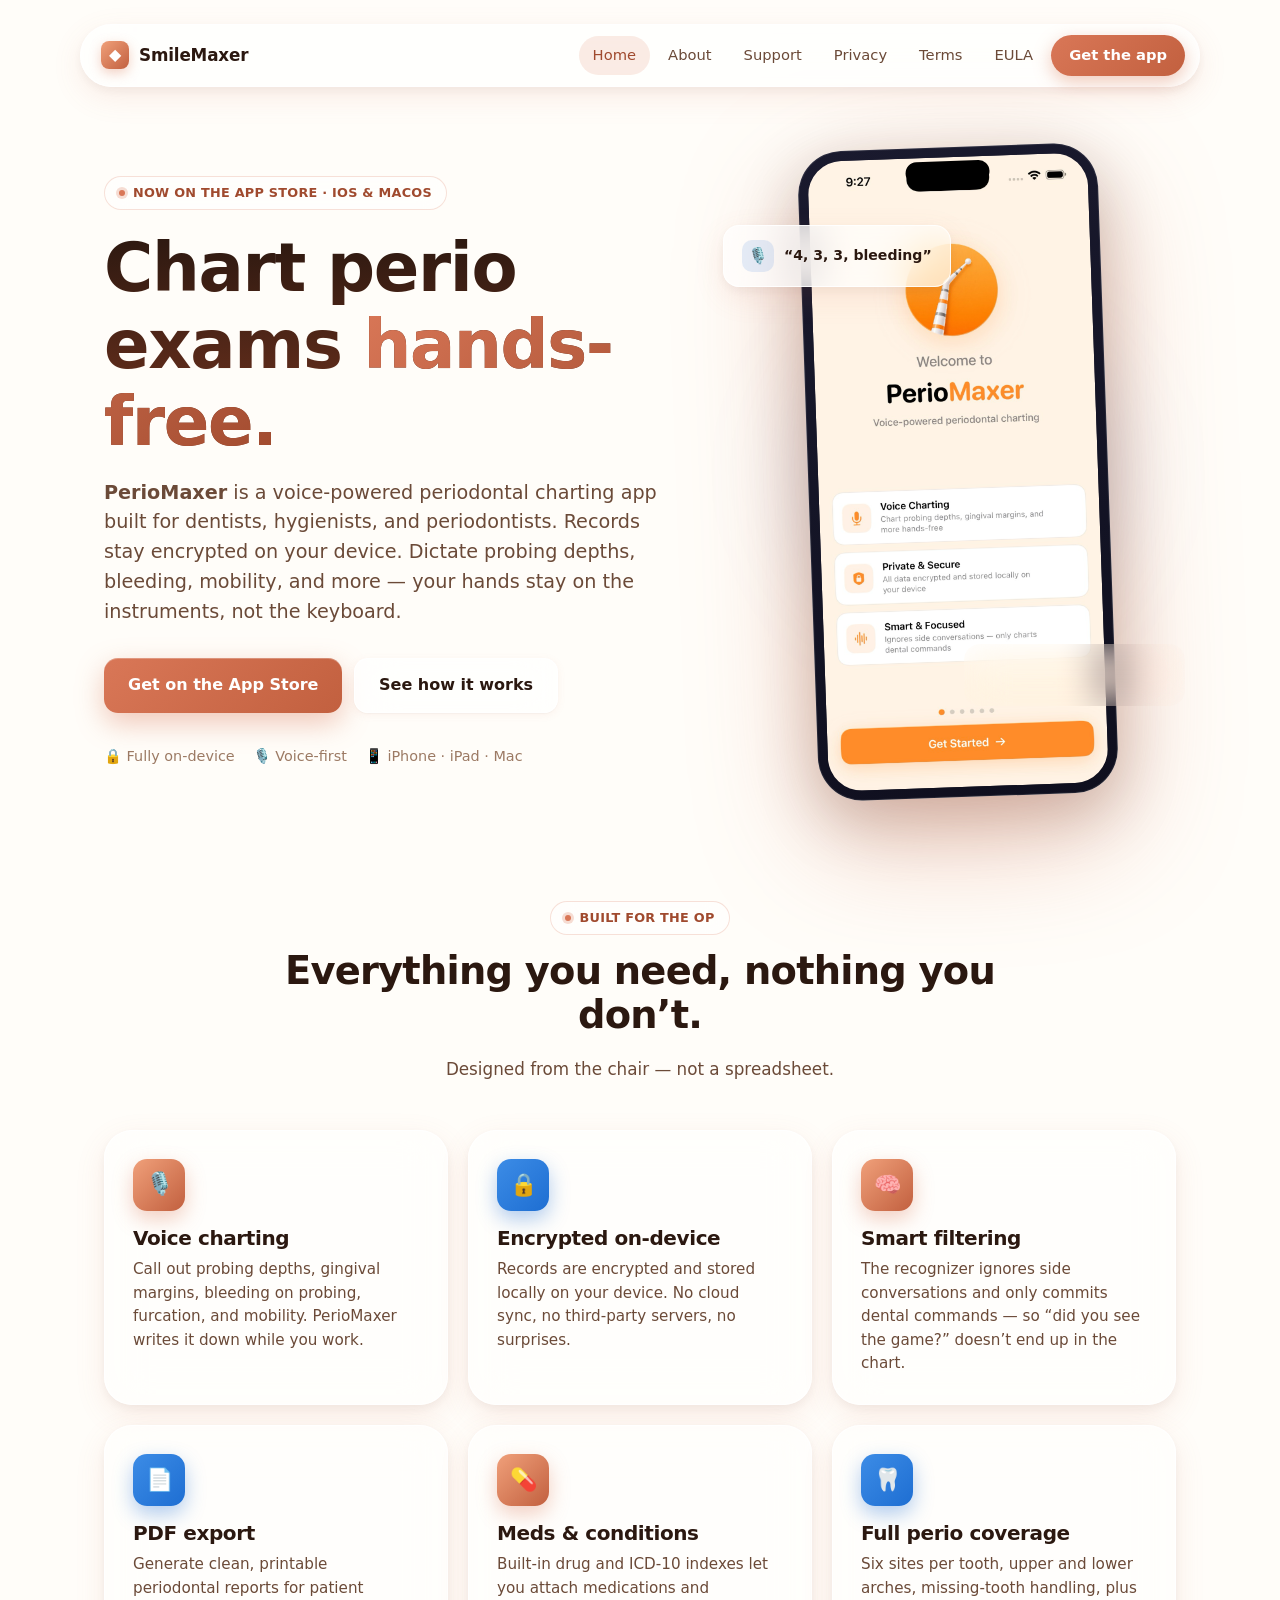
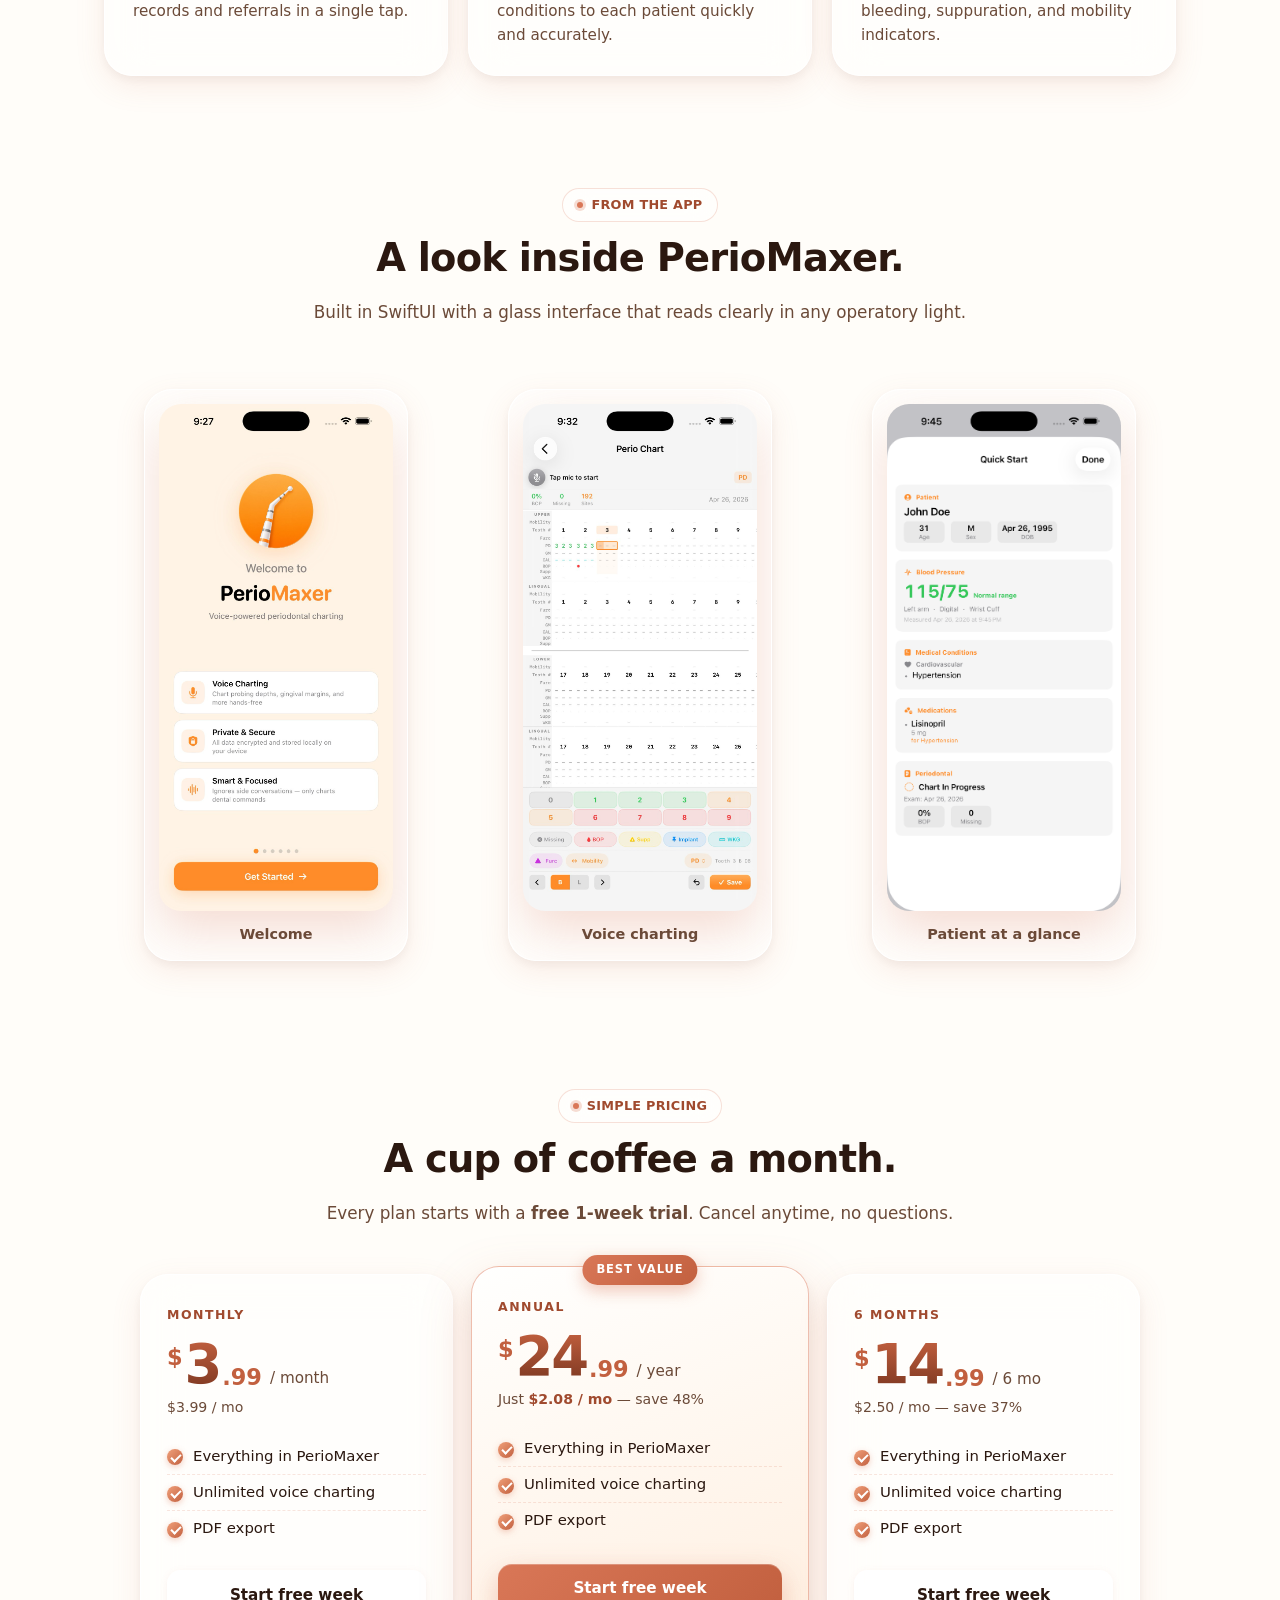
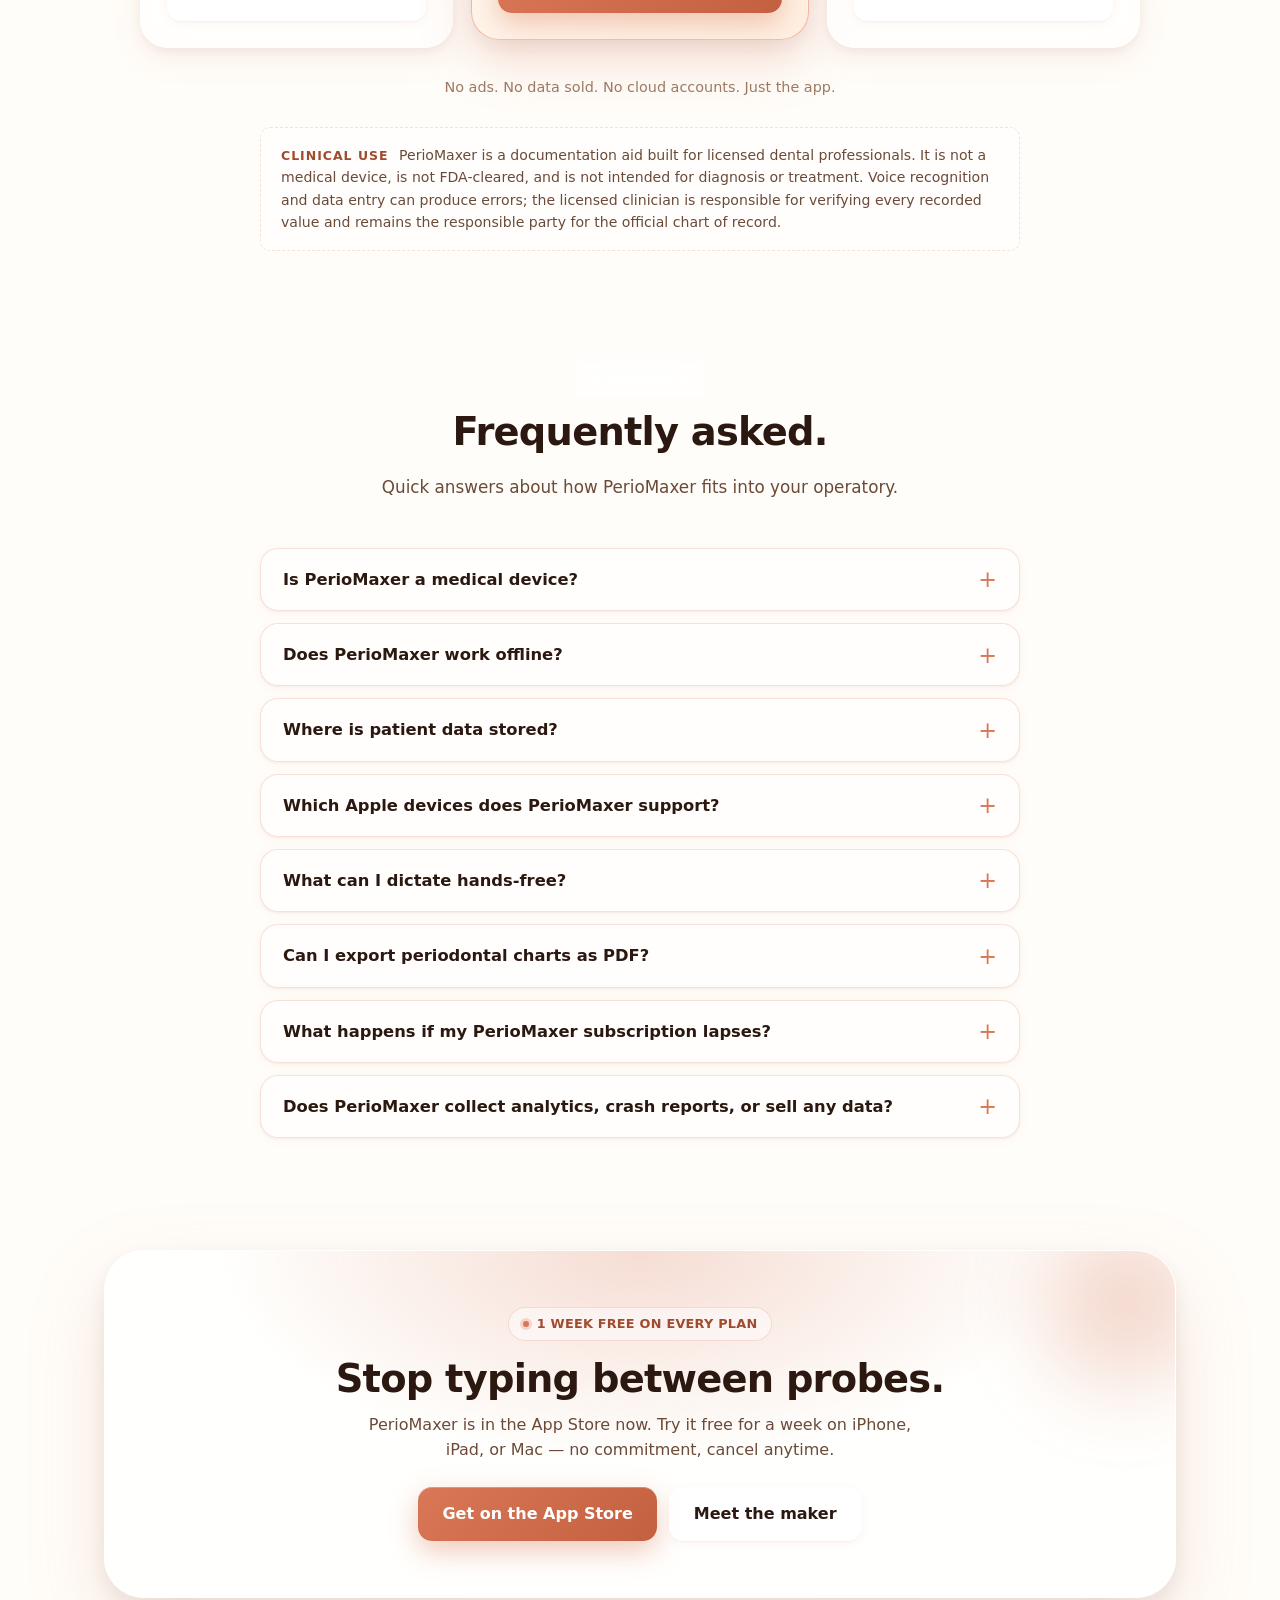
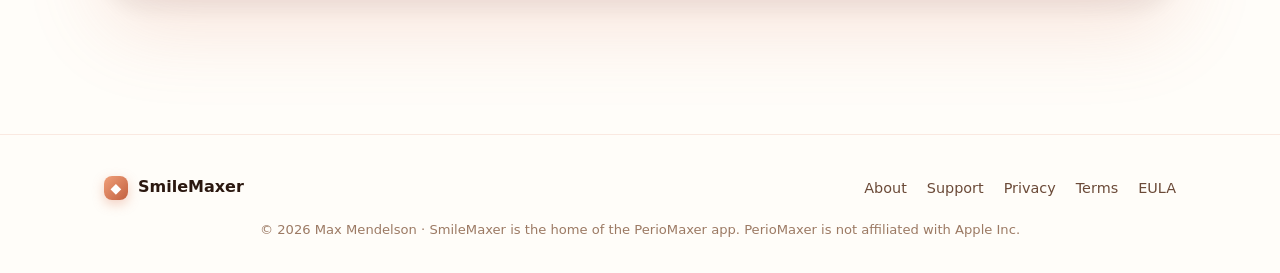
==== commit 983153f8: "Relabel third screenshot to "Patient at a glance" + recolor blue glows to orange Caption and alt tex" ====
--- a/index.html
+++ b/index.html
@@ -369,8 +369,8 @@
         <figcaption class="shot-caption" data-i18n="index.shots_cap_2">Voice charting</figcaption>
       </figure>
       <figure class="shot">
-        <img src="assets/img/screen-4.png" alt="PerioMaxer charting detail" loading="lazy" data-i18n-attr="alt:index.shots_alt_3" />
-        <figcaption class="shot-caption" data-i18n="index.shots_cap_3">Fast manual entry</figcaption>
+        <img src="assets/img/screen-4.png" alt="PerioMaxer patient summary" loading="lazy" data-i18n-attr="alt:index.shots_alt_3" />
+        <figcaption class="shot-caption" data-i18n="index.shots_cap_3">Patient at a glance</figcaption>
       </figure>
     </div>
   </div>
--- a/assets/styles.css
+++ b/assets/styles.css
@@ -431,7 +431,7 @@
   padding: 10px;
   background: linear-gradient(160deg, #1a1a2e 0%, #0f0f1e 100%);
   box-shadow:
-    0 40px 120px rgba(30, 110, 210, 0.4),
+    0 40px 120px rgba(217, 119, 87, 0.4),
     0 20px 60px rgba(43, 24, 16, 0.25),
     inset 0 0 0 1px rgba(255,255,255,0.08);
   z-index: 1;
@@ -603,7 +603,7 @@
   object-fit: cover;
   border-radius: 22px;
   background: #000;
-  box-shadow: 0 20px 50px rgba(30, 110, 210, 0.25);
+  box-shadow: 0 20px 50px rgba(217, 119, 87, 0.25);
 }
 
 .shot-caption {
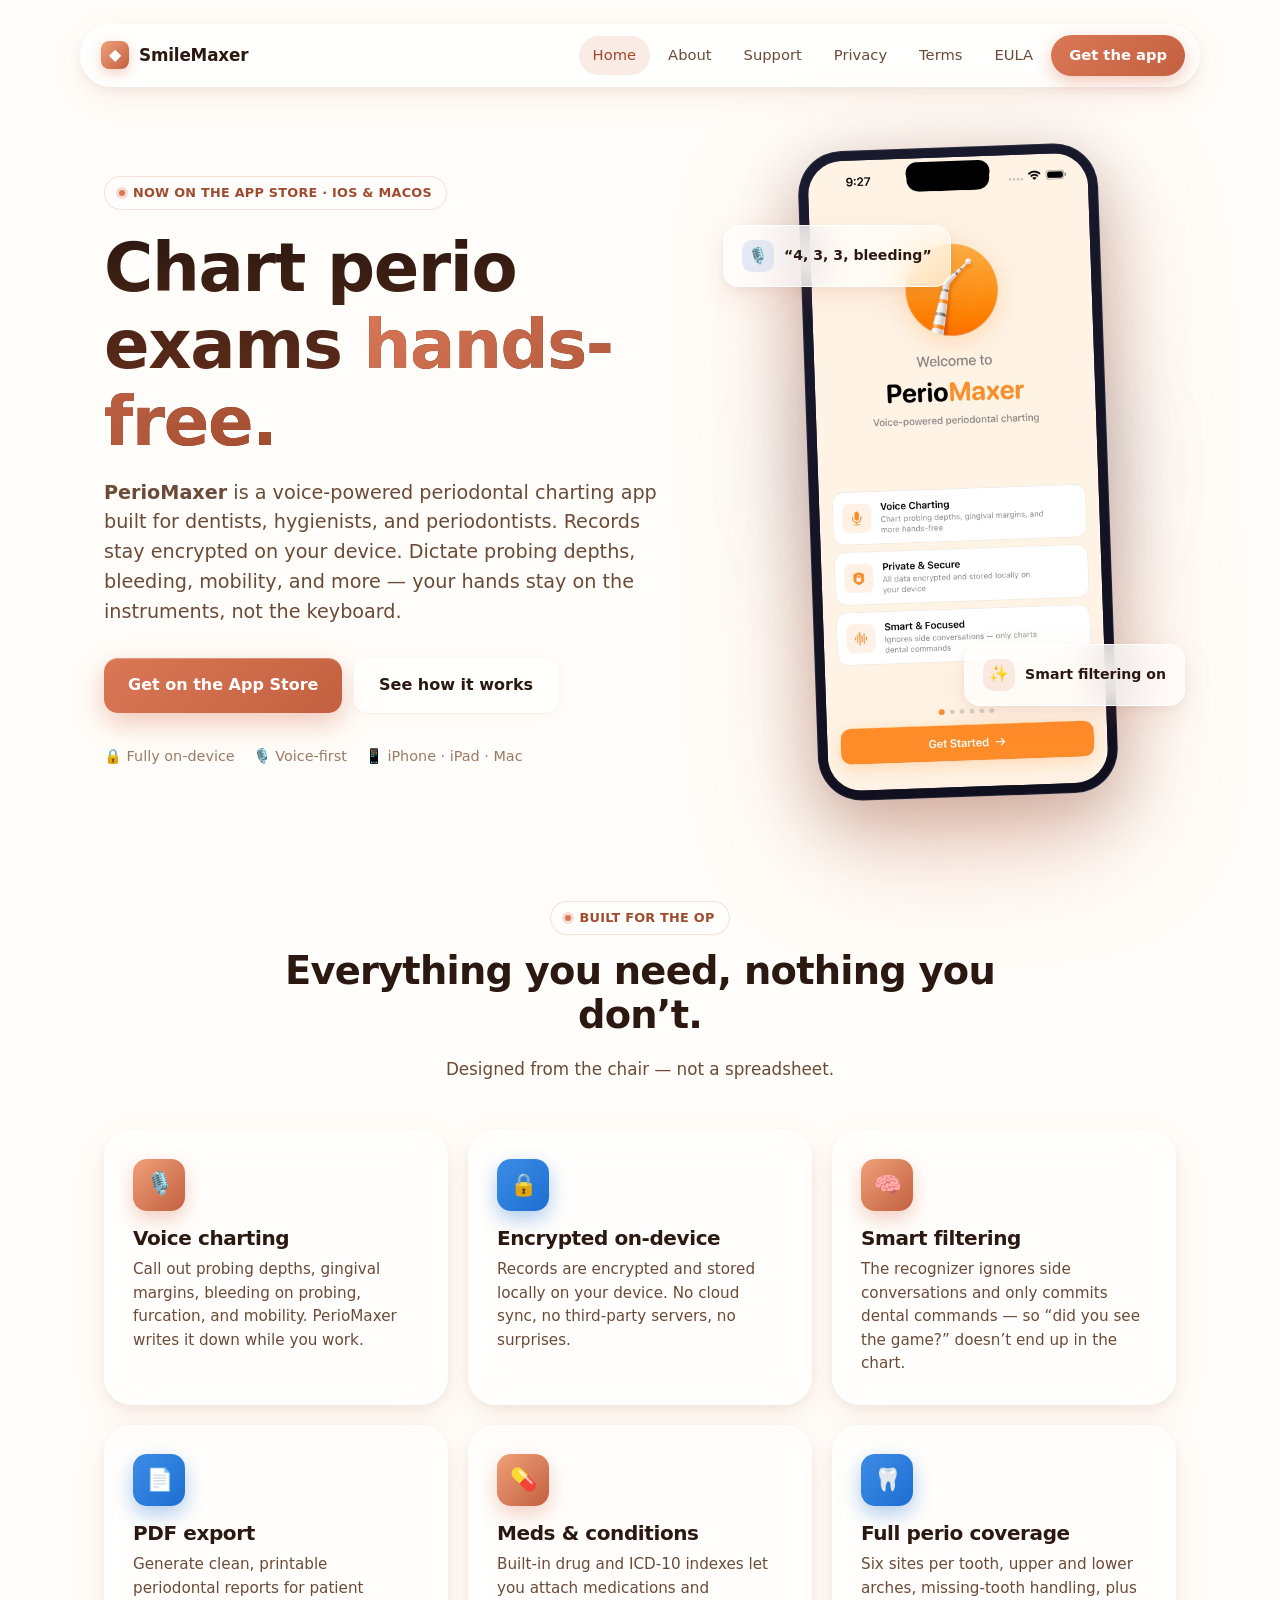
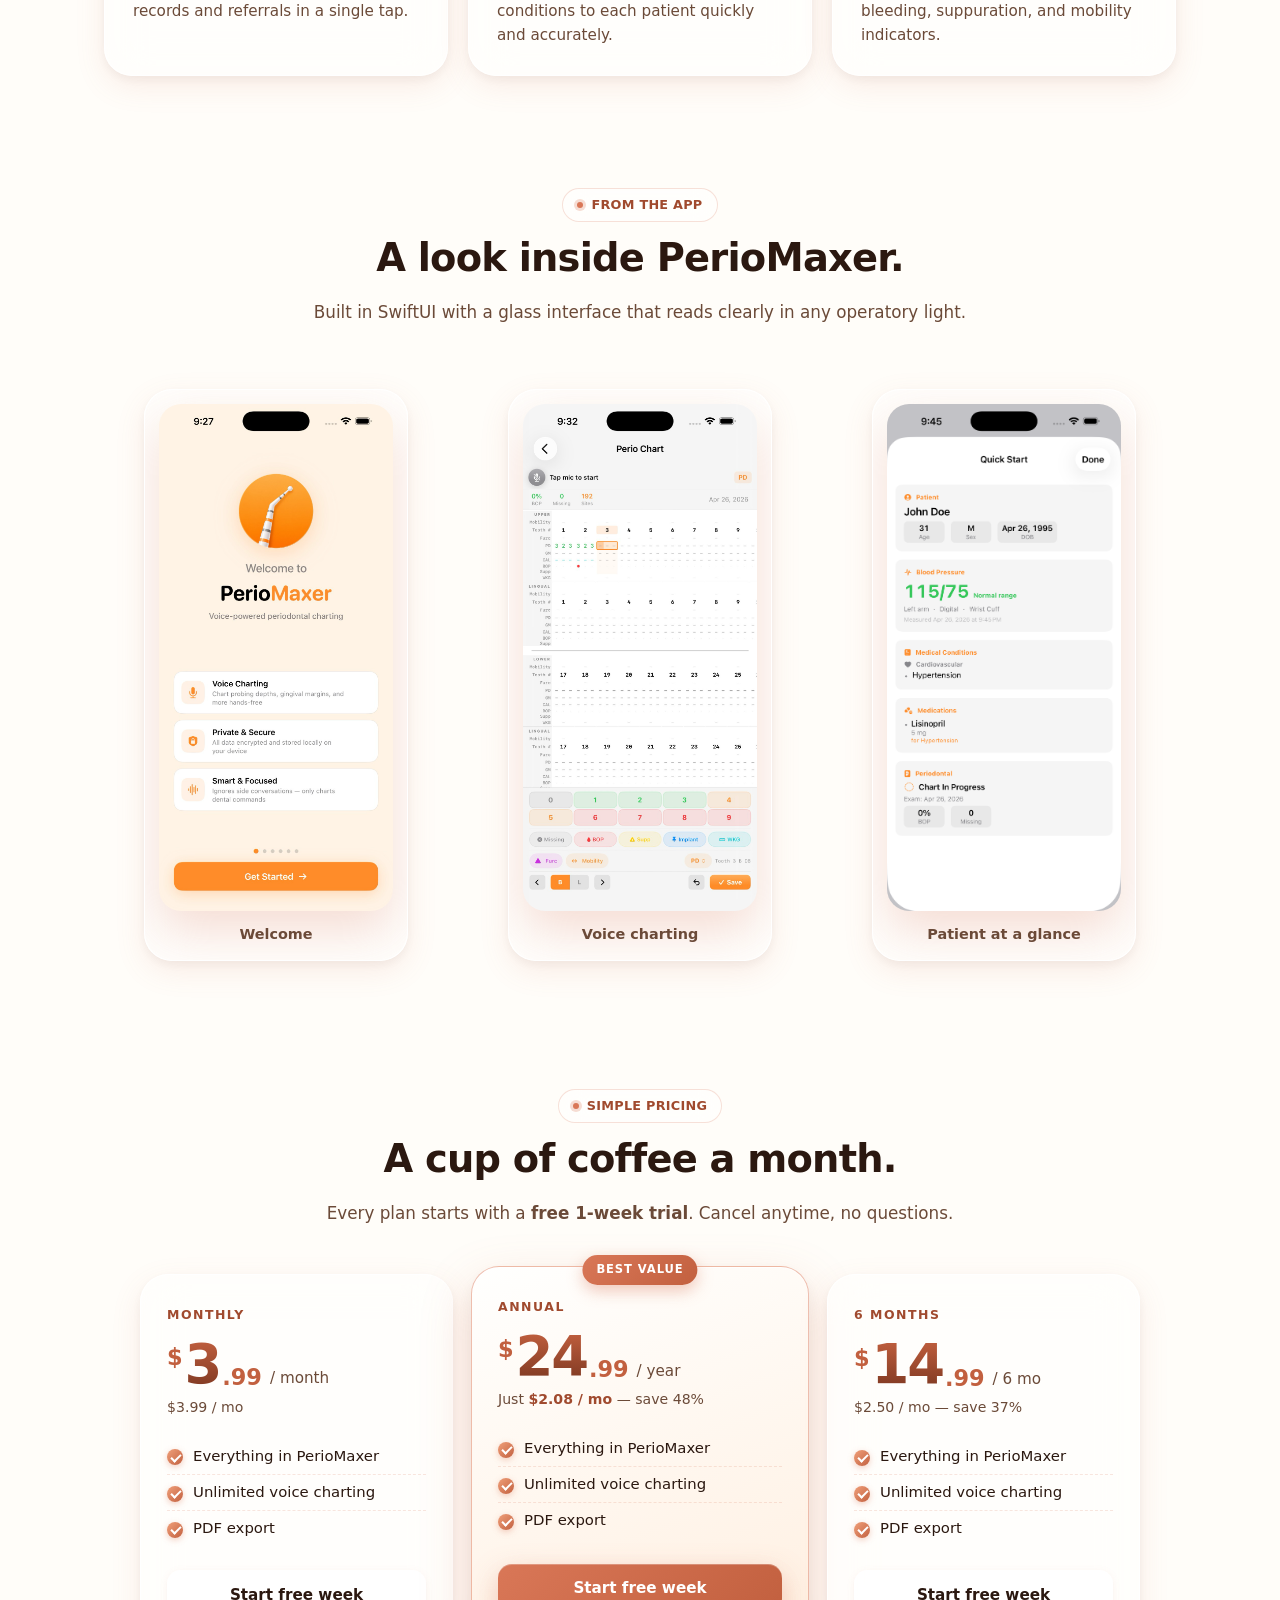
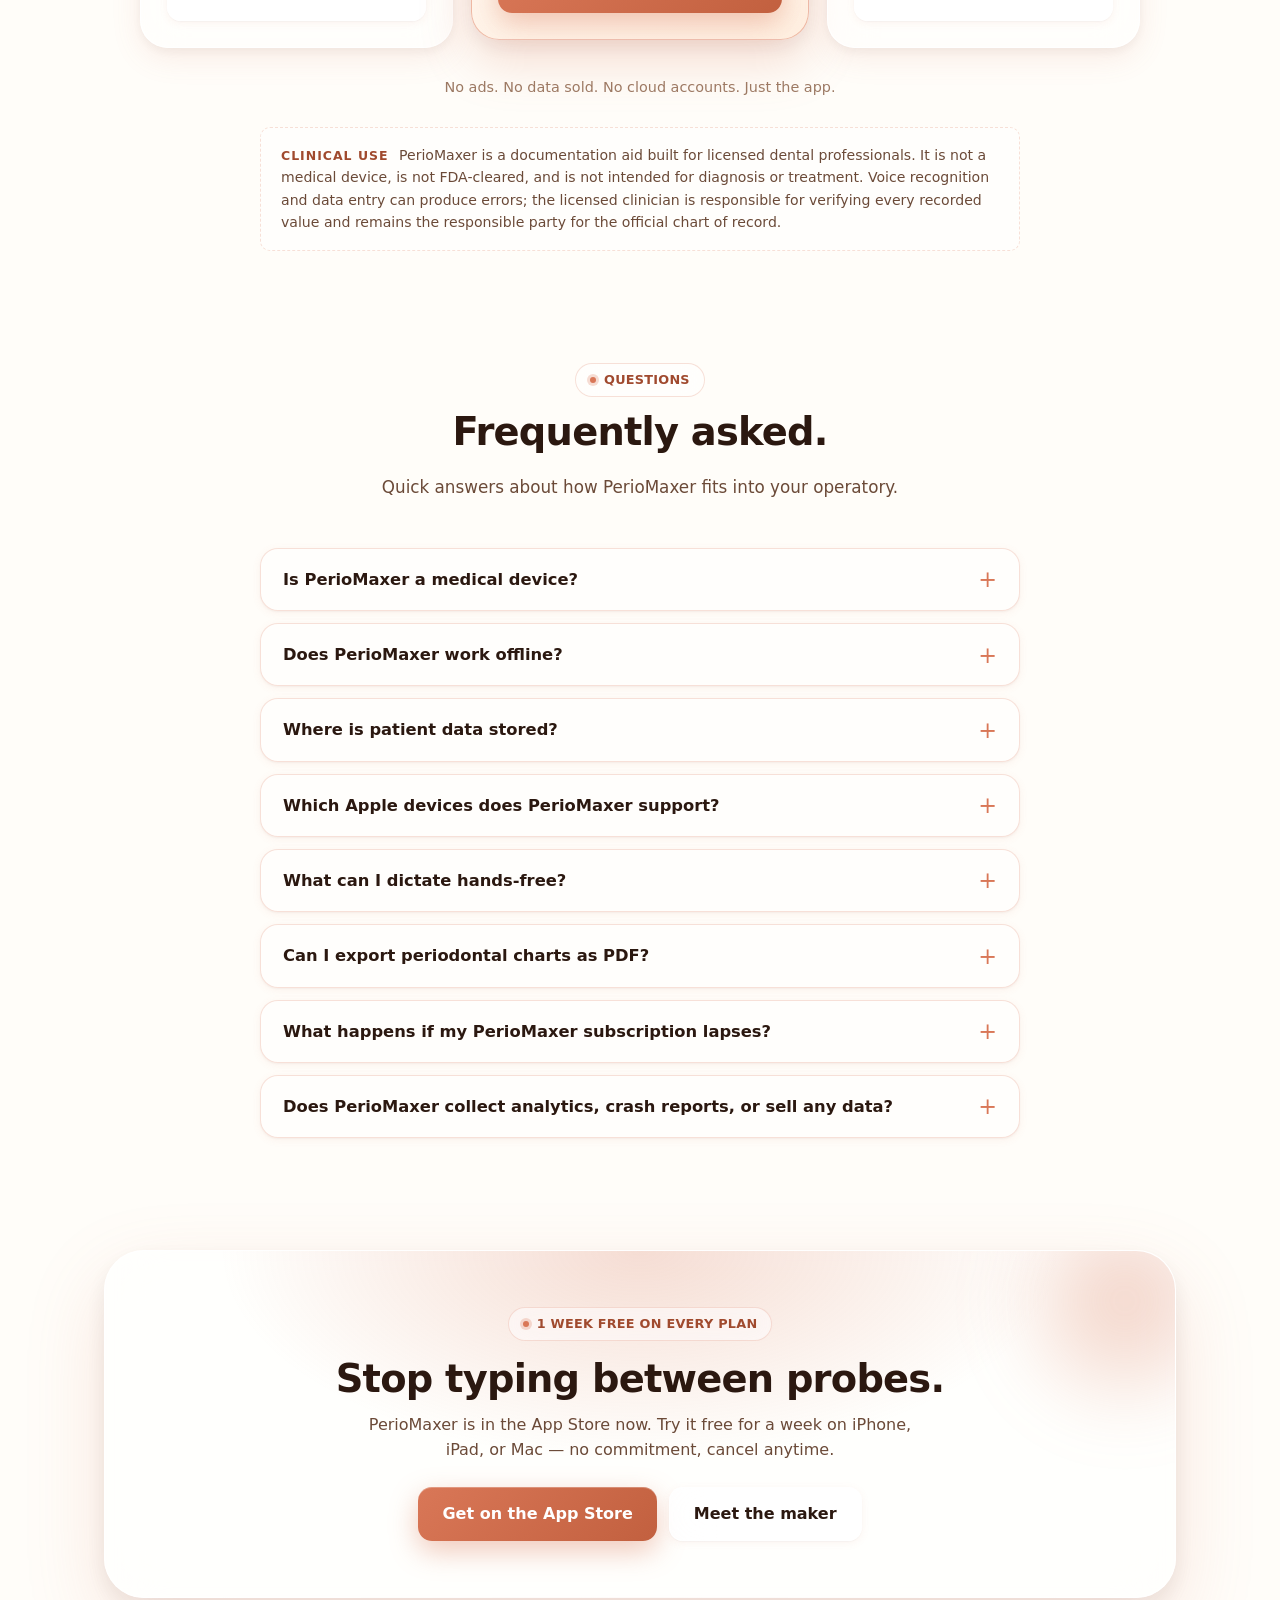
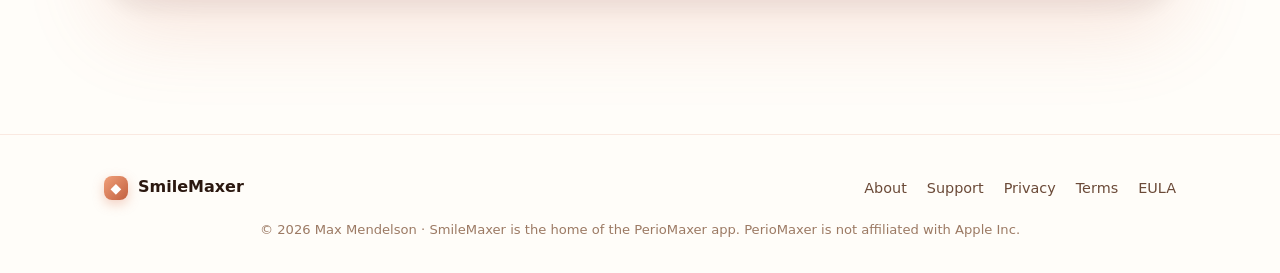
==== commit d0f1bb14: "Update support email to support@periomaxer.com Replaces all references to maxethis@gmail.com across " ====
--- a/index.html
+++ b/index.html
@@ -46,11 +46,11 @@
   "logo": "https://smilemaxer.com/assets/img/app-icon-1024.png",
   "description": "SmileMaxer is the home of PerioMaxer, a voice-powered, on-device periodontal charting app for dental professionals on iOS and macOS.",
   "founder": { "@id": "https://smilemaxer.com/about.html#person" },
-  "email": "maxethis@gmail.com",
+  "email": "support@periomaxer.com",
   "contactPoint": {
     "@type": "ContactPoint",
     "contactType": "customer support",
-    "email": "maxethis@gmail.com",
+    "email": "support@periomaxer.com",
     "availableLanguage": ["English"]
   },
   "sameAs": [
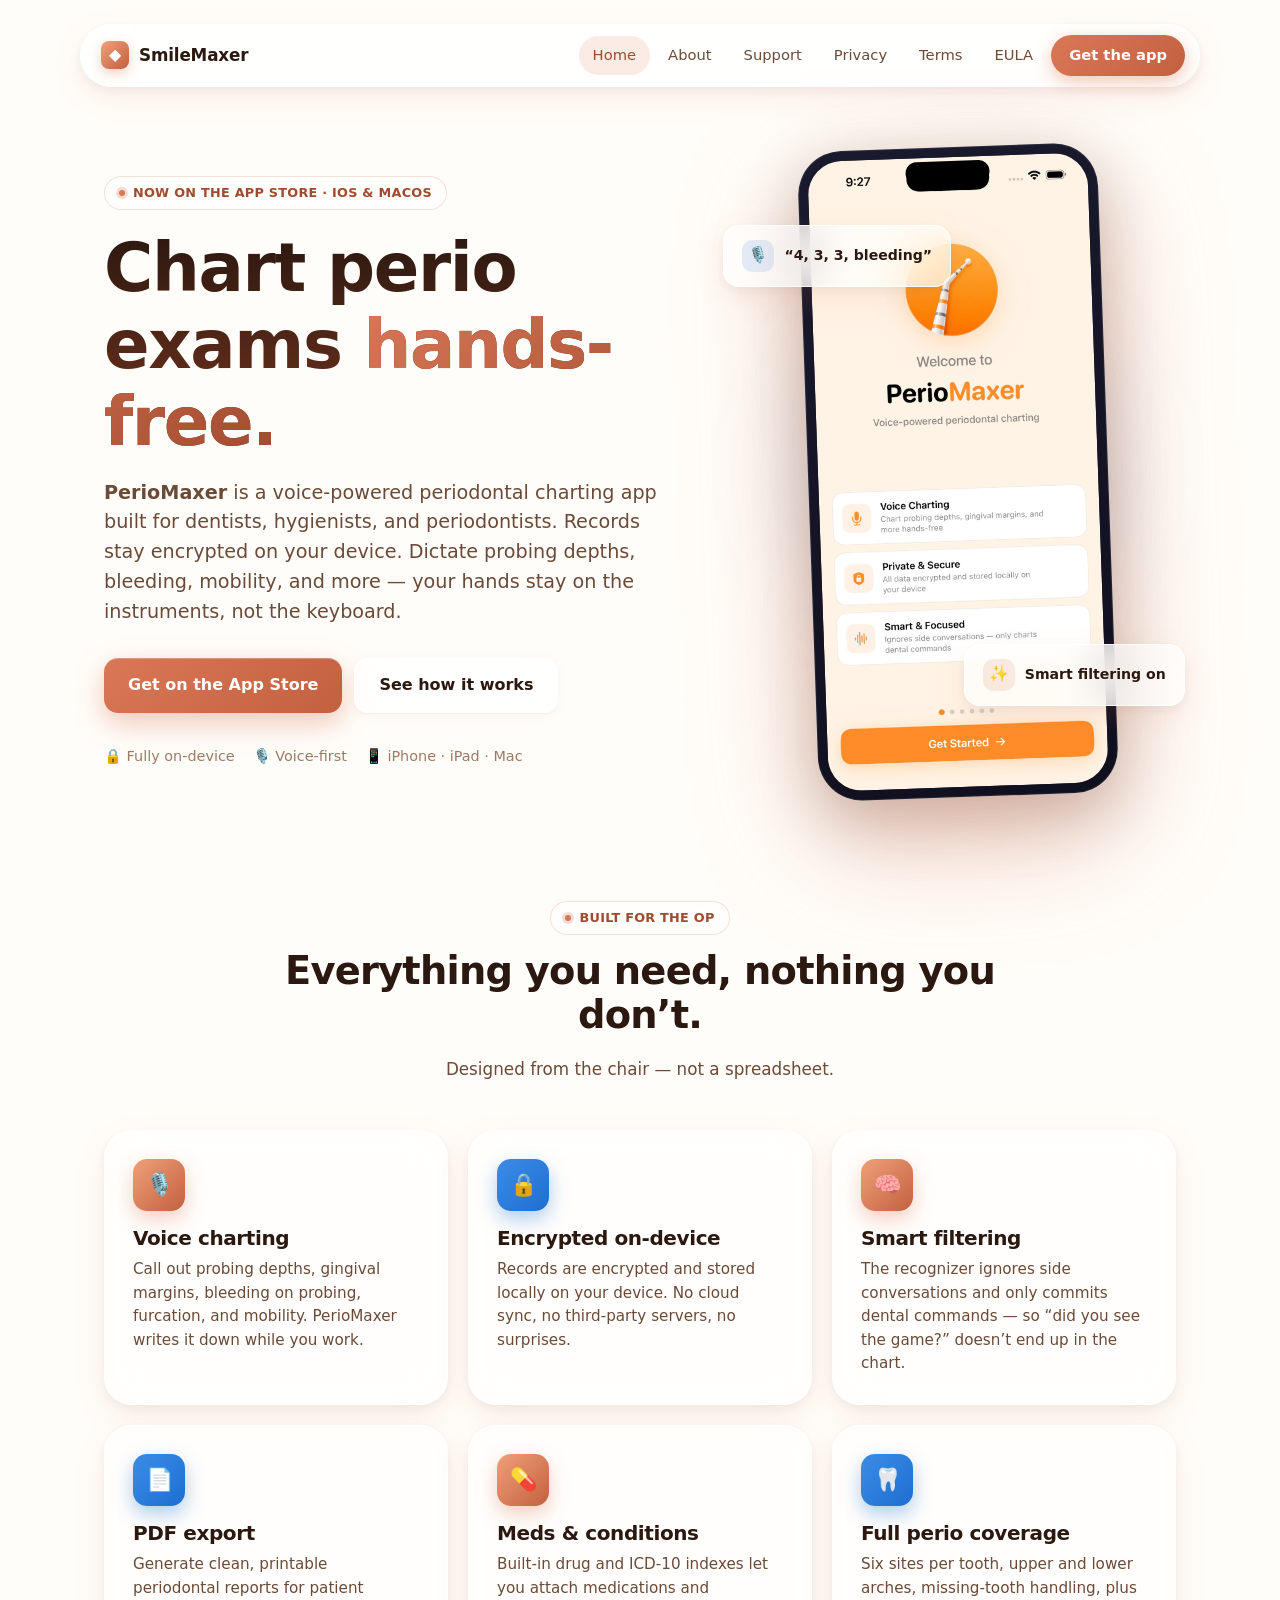
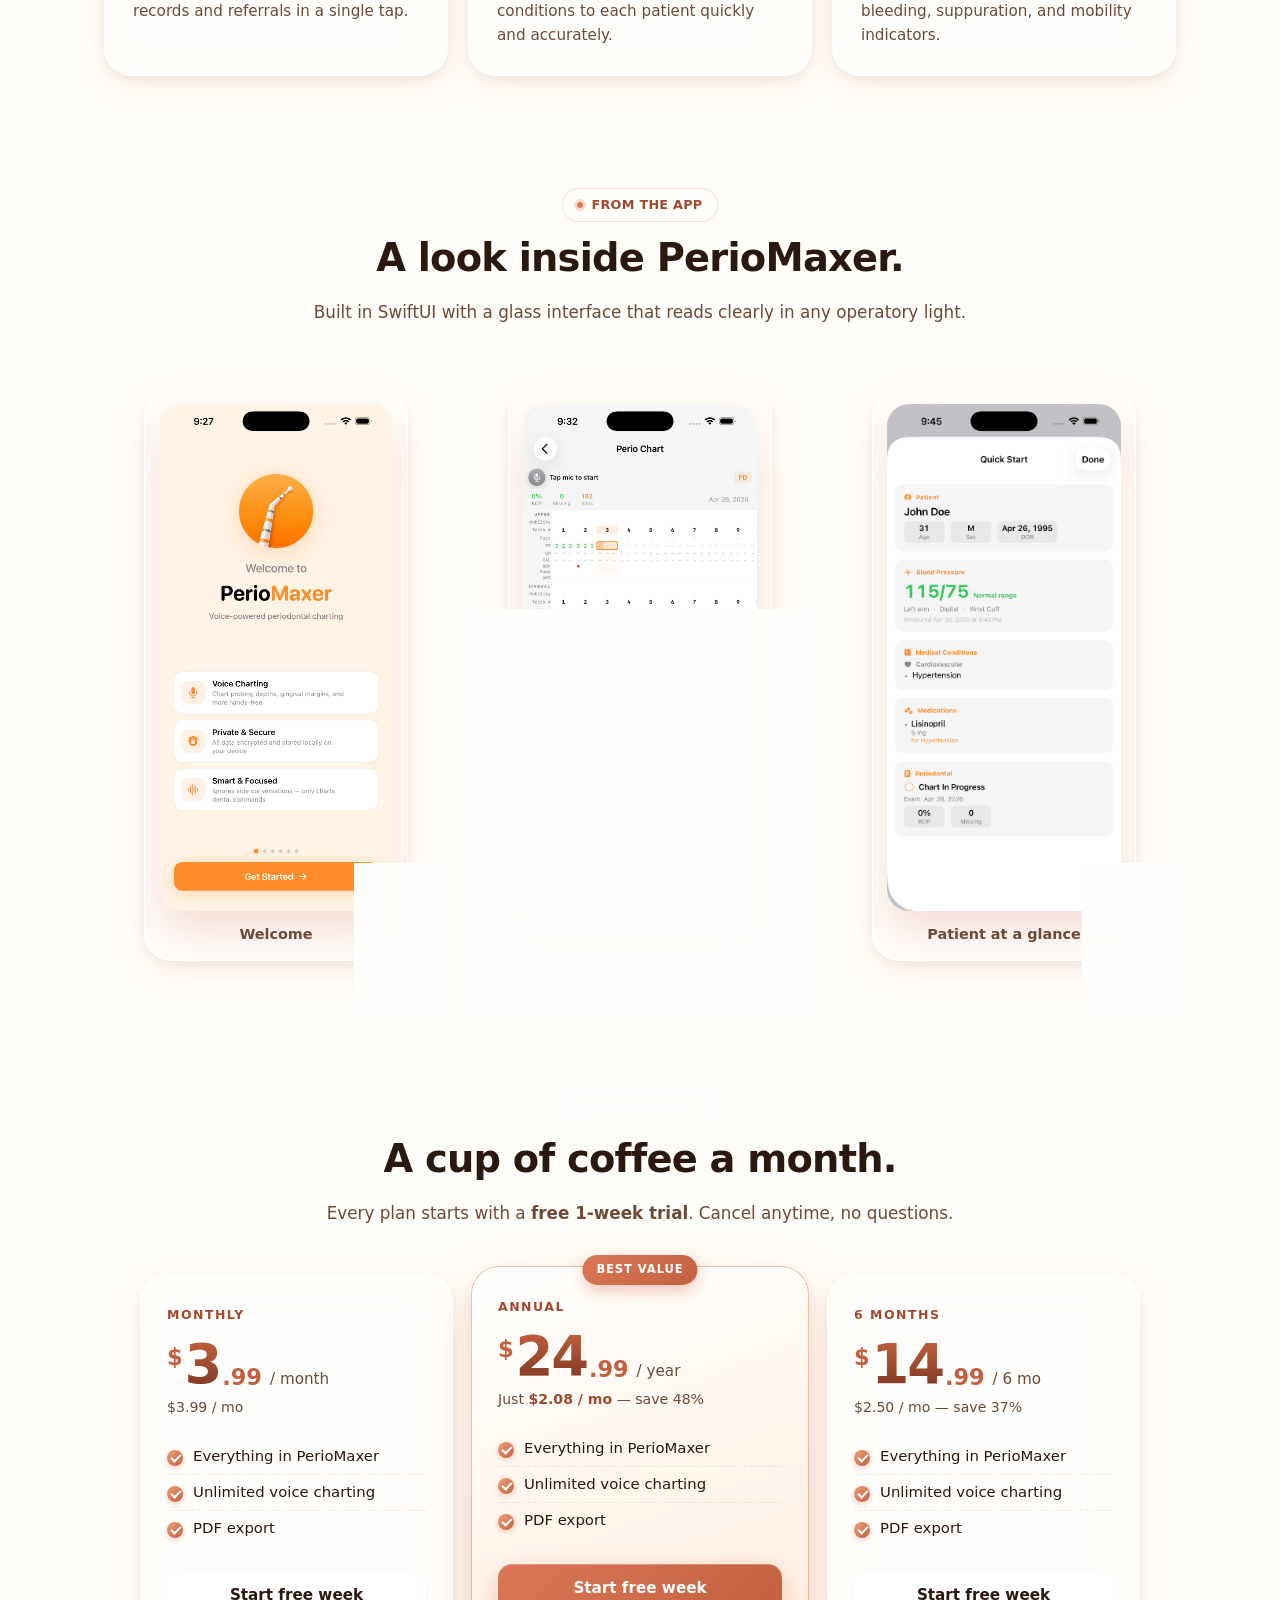
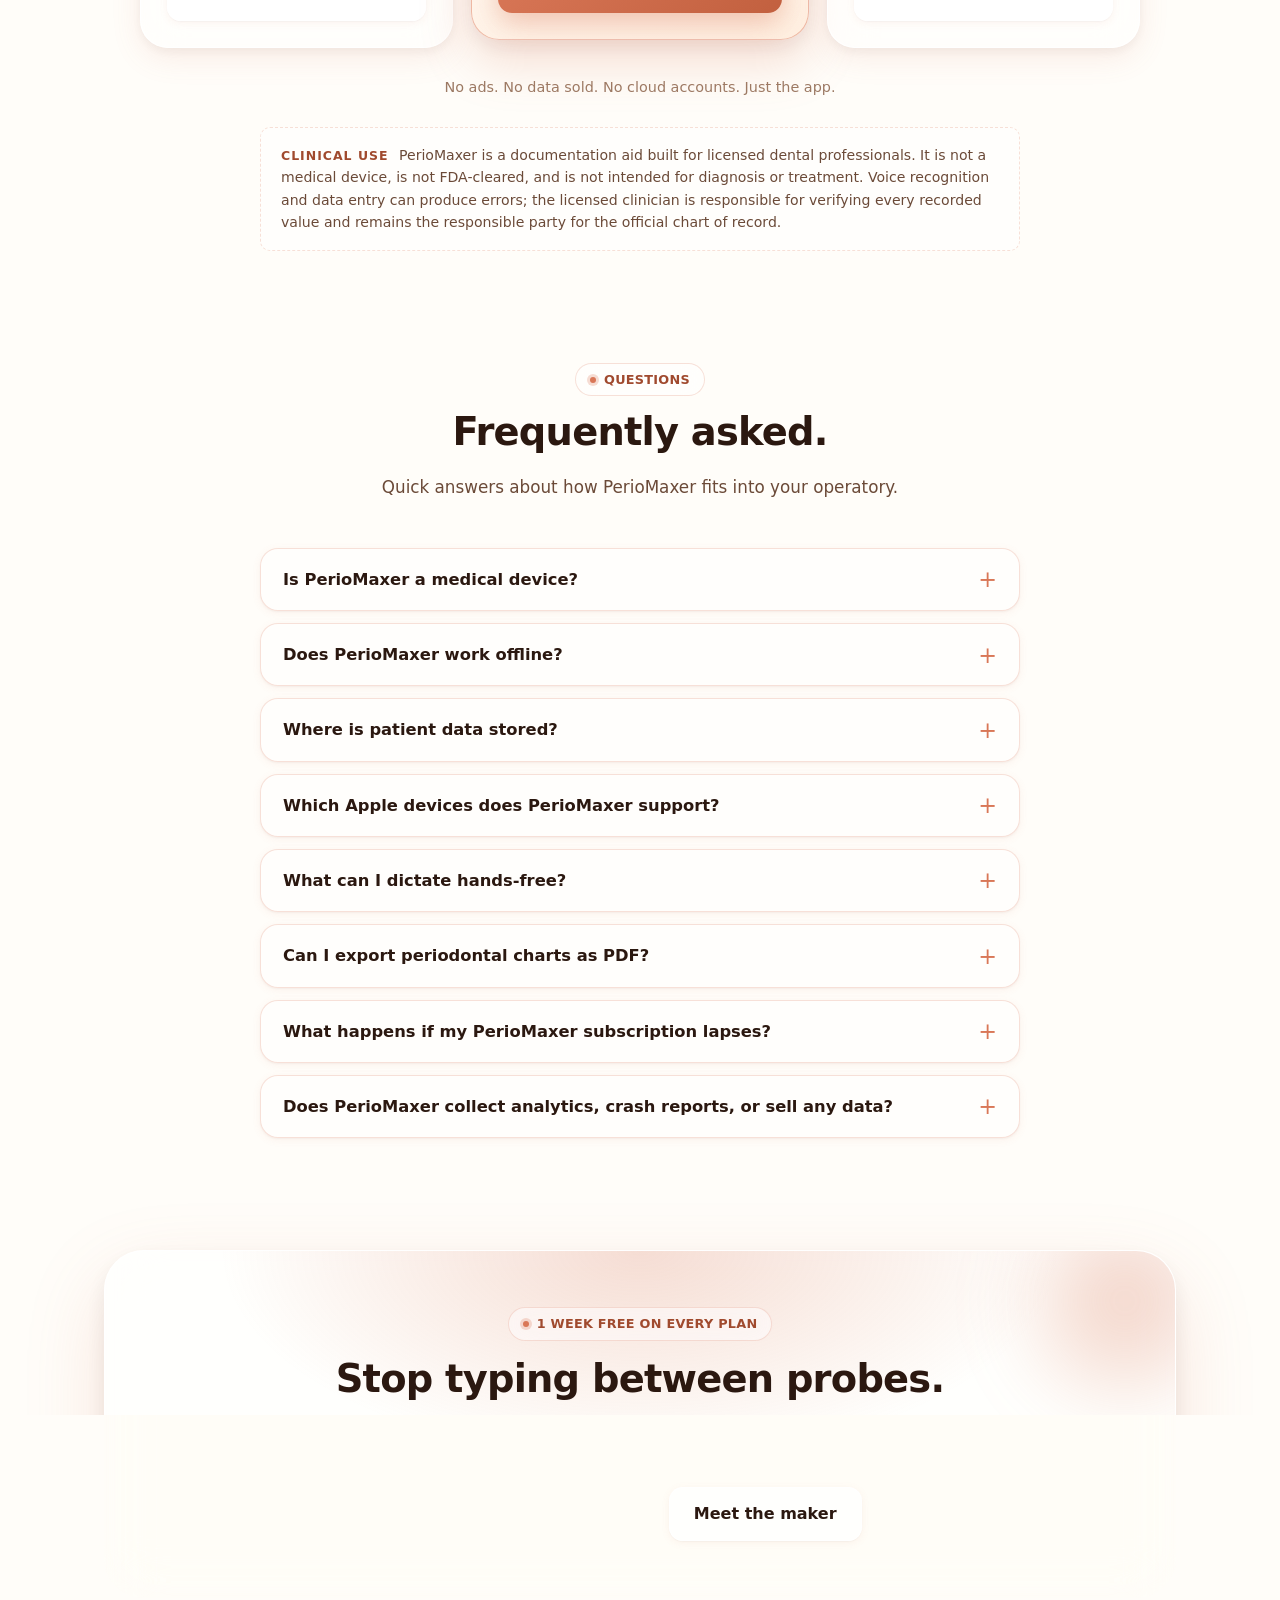
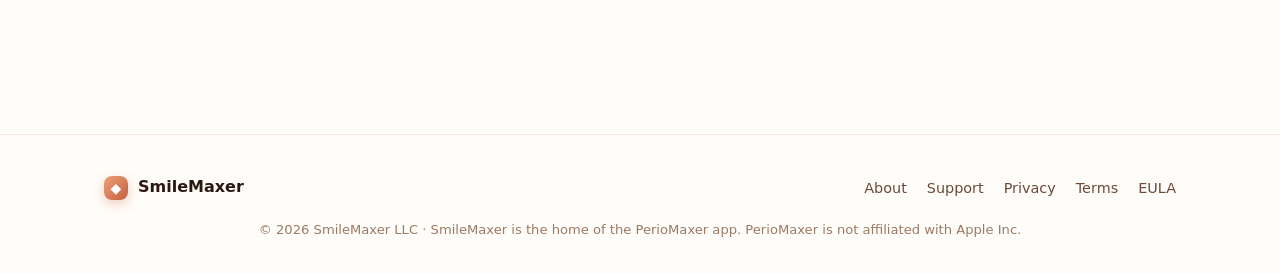
==== commit 54c9e366: "Work in progress snapshot Co-Authored-By: Claude Fable 5 <noreply@anthropic.com>" ====
--- a/index.html
+++ b/index.html
@@ -519,7 +519,7 @@
       </nav>
     </div>
     <div class="footer-meta" data-i18n="footer.note_index">
-      © <span id="year"></span> Max Mendelson · SmileMaxer is the home of the PerioMaxer app. PerioMaxer is not affiliated with Apple Inc.
+      © <span id="year"></span> SmileMaxer LLC · SmileMaxer is the home of the PerioMaxer app. PerioMaxer is not affiliated with Apple Inc.
     </div>
   </div>
 </footer>
